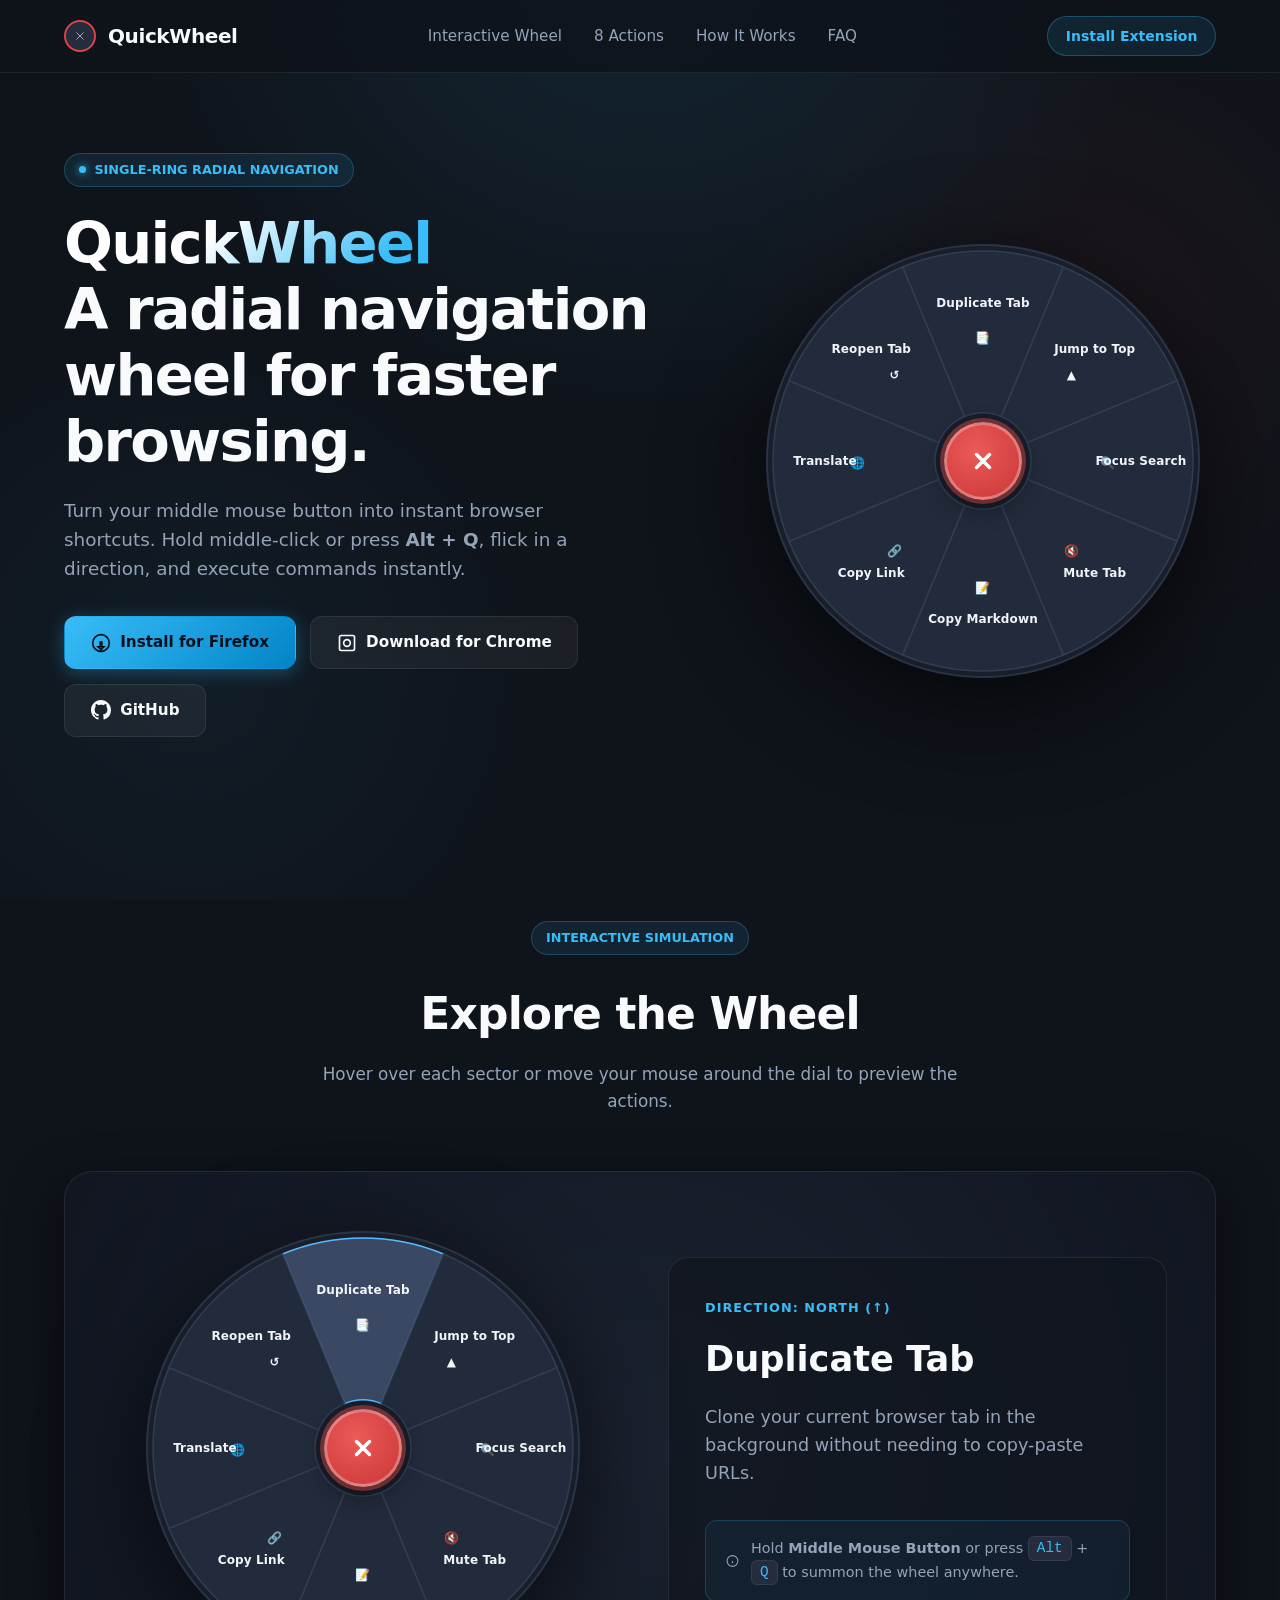
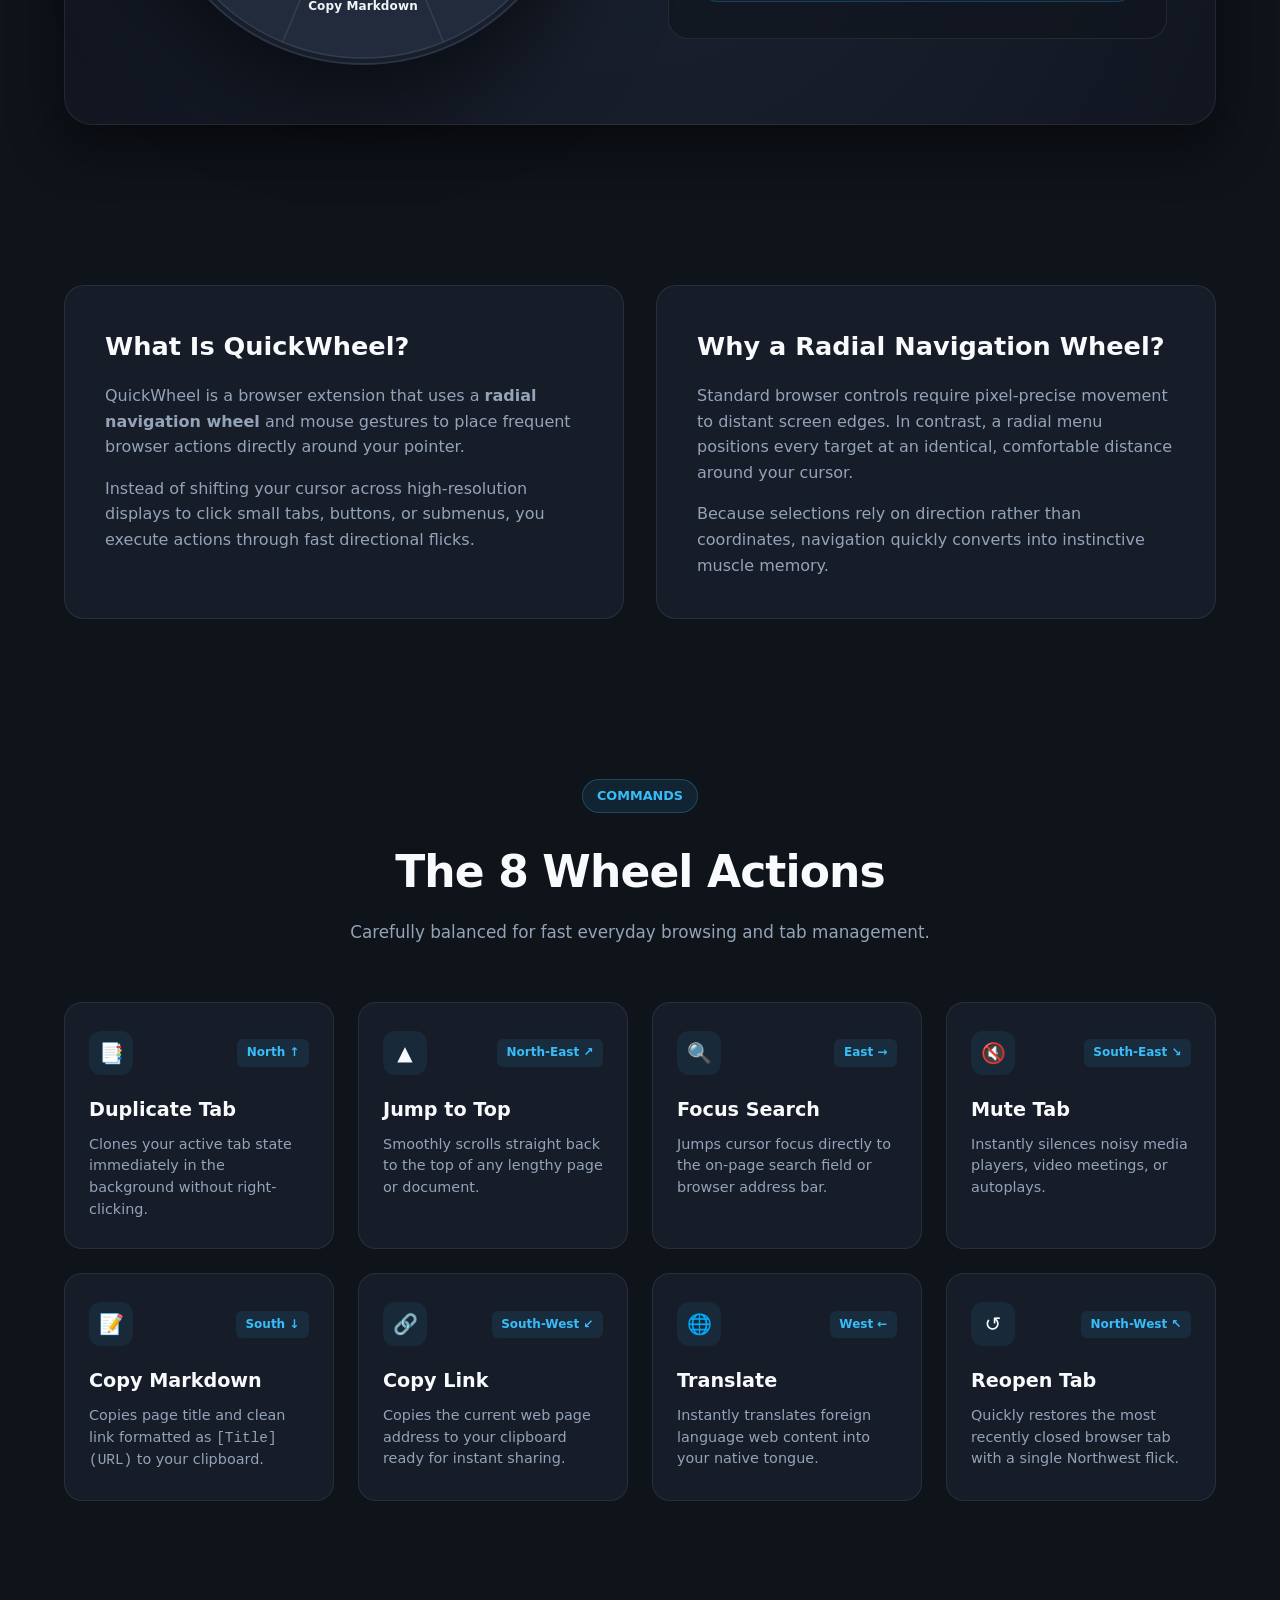
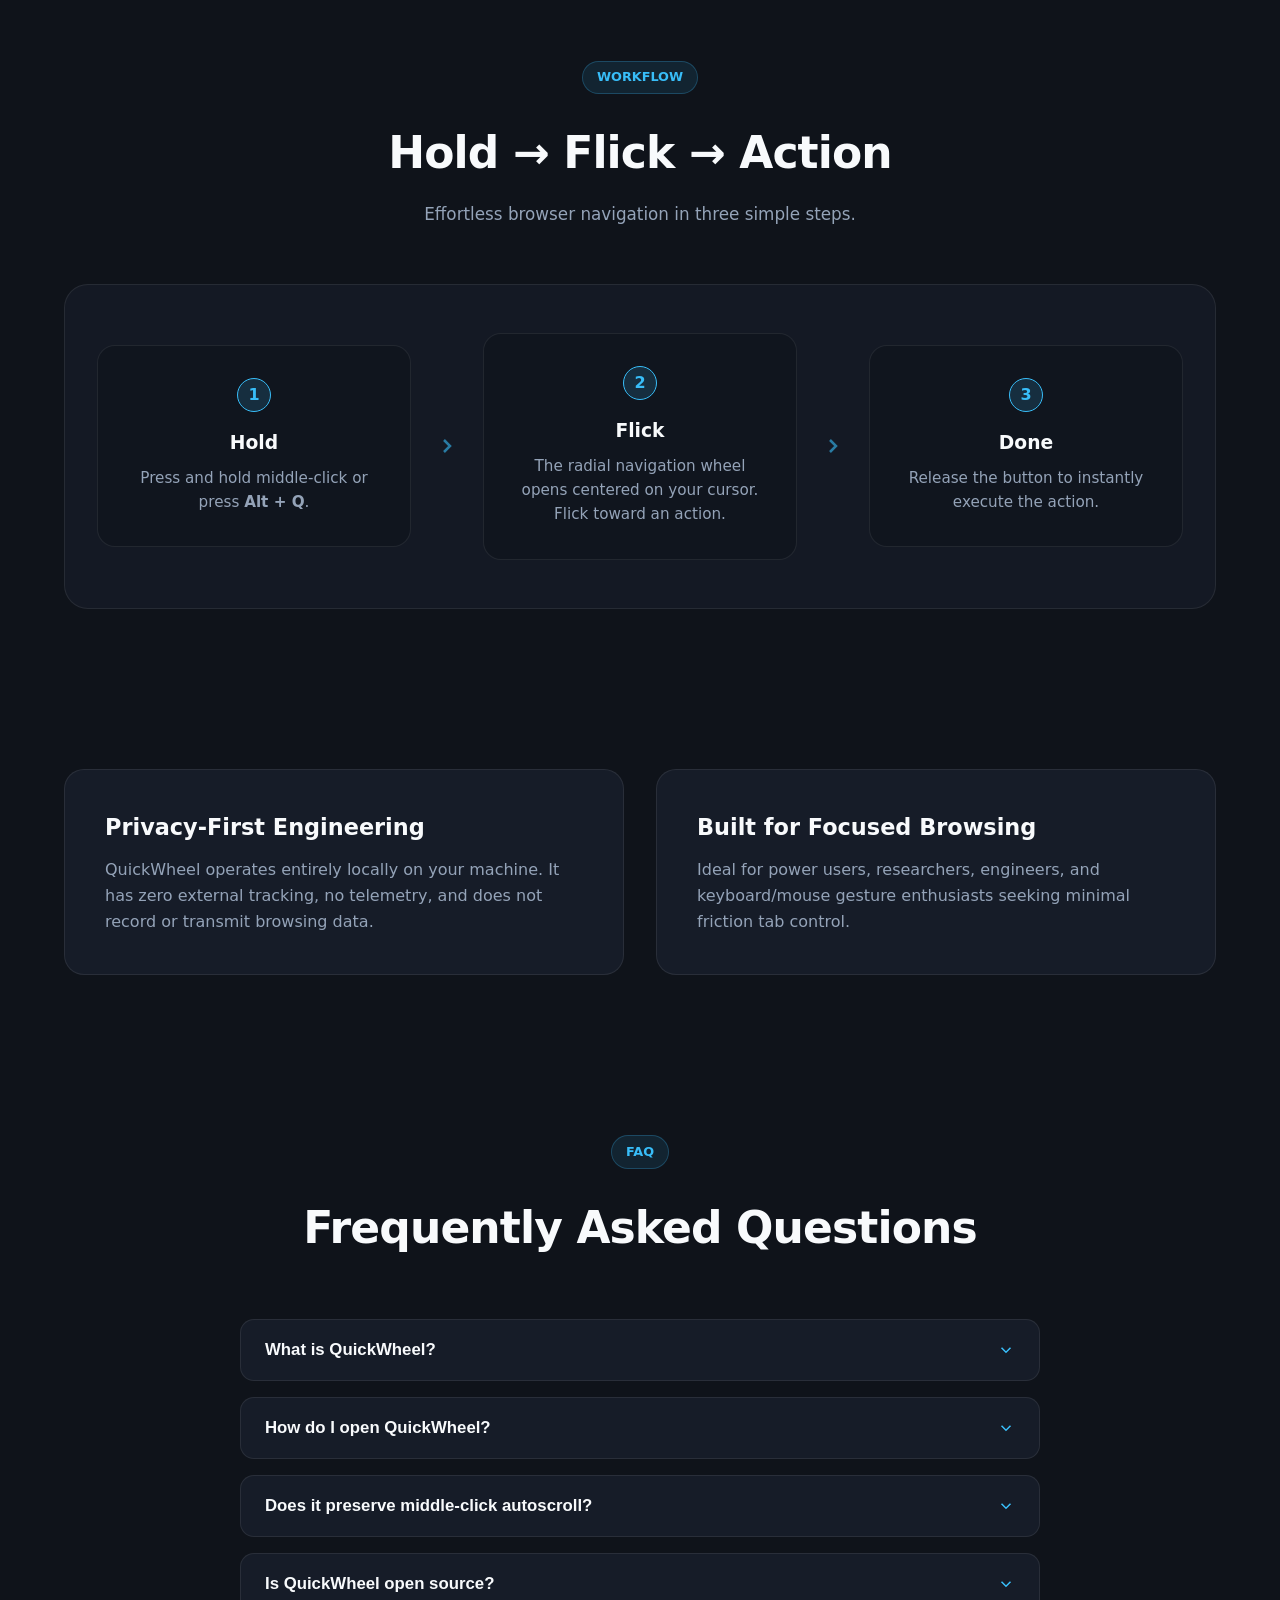
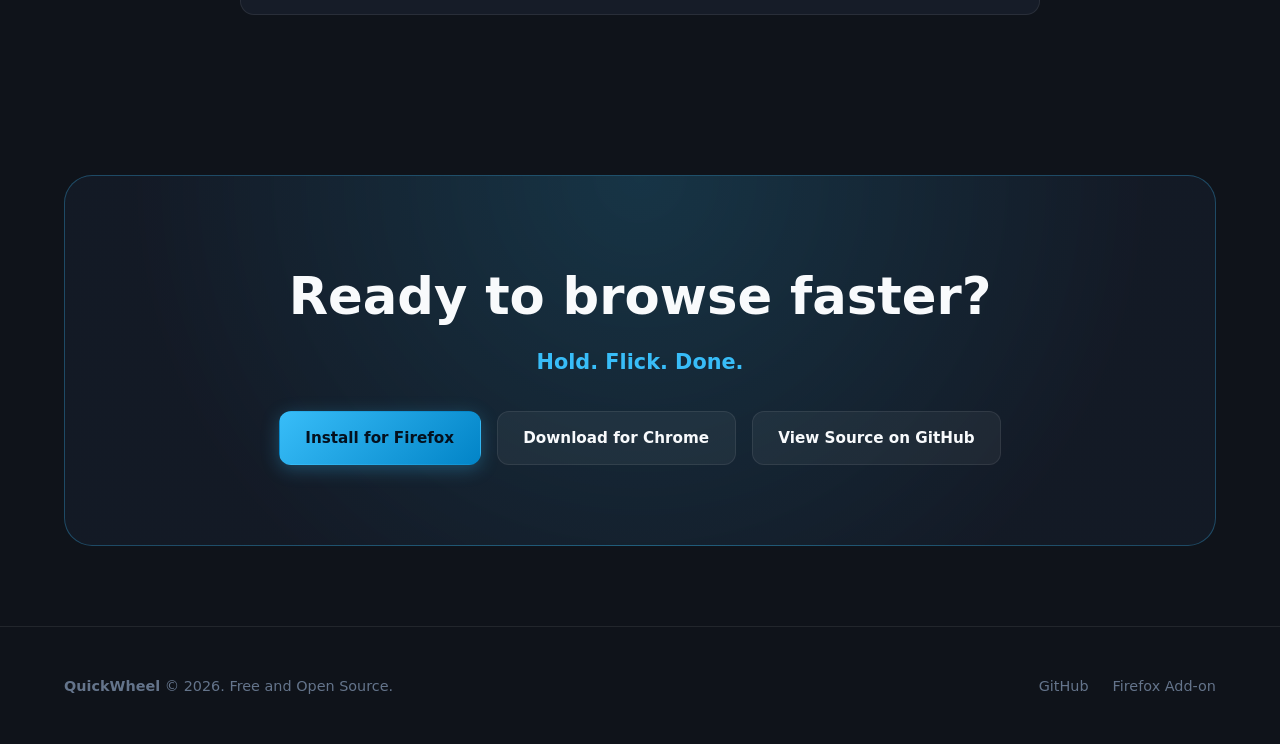
==== index.html @ 704f4c3c "Update print statement from 'Hello' to 'Goodbye'" ====
<!DOCTYPE html>
<html lang="en">
<head>
  <meta charset="UTF-8" />
  <meta name="viewport" content="width=device-width, initial-scale=1.0" />
  <title>QuickWheel — Radial Navigation Wheel Browser Extension</title>
  <meta name="description" content="QuickWheel is a lightweight browser extension that turns your middle mouse button into an 8-direction radial navigation wheel for instant mouse gesture shortcuts." />
  <link rel="canonical" href="https://fluryjanis.github.io/QuickWheel/" />

  <!-- Open Graph -->
  <meta property="og:type" content="website" />
  <meta property="og:url" content="https://fluryjanis.github.io/QuickWheel/" />
  <meta property="og:title" content="QuickWheel — Radial Navigation Wheel Browser Extension" />
  <meta property="og:description" content="Turn your middle mouse button into instant browser shortcuts. Hold, flick toward an action, and browse faster." />

  <!-- Favicon SVG -->
  <link rel="icon" href="data:image/svg+xml,<svg xmlns='http://www.w3.org/2000/svg' viewBox='0 0 100 100'><circle cx='50' cy='50' r='46' fill='%231e2533' stroke='%2338bdf8' stroke-width='4'/><circle cx='50' cy='50' r='16' fill='%23dc4545'/><path d='M44 44 L56 56 M56 44 L44 56' stroke='white' stroke-width='3' stroke-linecap='round'/></svg>" />

  <style>
    *, *::before, *::after {
      box-sizing: border-box;
      margin: 0;
      padding: 0;
    }

    :root {
      --bg-dark: #0f131a;
      --bg-card: rgba(26, 33, 47, 0.7);
      --bg-card-hover: rgba(36, 46, 65, 0.85);
      --border-subtle: rgba(255, 255, 255, 0.08);
      --border-focus: rgba(56, 189, 248, 0.45);
      --wheel-outer: #1c222e;
      --wheel-inner: #242c3d;
      --wheel-hover: #323d54;
      --wheel-red: #dc4545;
      --wheel-red-ring: rgba(239, 83, 80, 0.4);
      --primary: #38bdf8;
      --text-main: #f8fafc;
      --text-muted: #94a3b8;
      --text-subtle: #64748b;
      --font: system-ui, -apple-system, BlinkMacSystemFont, "Segoe UI", Roboto, sans-serif;
    }

    html {
      scroll-behavior: smooth;
      font-family: var(--font);
      background-color: var(--bg-dark);
      color: var(--text-main);
      line-height: 1.6;
      -webkit-font-smoothing: antialiased;
    }

    body {
      overflow-x: hidden;
      background-image: 
        radial-gradient(circle at 50% -10%, rgba(56, 189, 248, 0.12), transparent 45%),
        radial-gradient(circle at 85% 35%, rgba(220, 69, 69, 0.06), transparent 30%),
        radial-gradient(circle at 15% 75%, rgba(56, 189, 248, 0.06), transparent 30%);
      background-attachment: fixed;
    }

    a { color: inherit; text-decoration: none; }

    .container {
      max-width: 1200px;
      margin: 0 auto;
      padding: 0 1.5rem;
    }

    /* HEADER */
    .nav {
      position: sticky;
      top: 0;
      z-index: 100;
      backdrop-filter: blur(16px);
      background: rgba(15, 19, 26, 0.85);
      border-bottom: 1px solid var(--border-subtle);
    }
    .nav-content {
      display: flex;
      align-items: center;
      justify-content: space-between;
      height: 72px;
    }
    .brand {
      display: flex;
      align-items: center;
      gap: 0.75rem;
      font-size: 1.25rem;
      font-weight: 800;
      letter-spacing: -0.02em;
    }
    .brand-icon {
      width: 32px;
      height: 32px;
      border-radius: 50%;
      background: var(--wheel-inner);
      border: 2px solid var(--wheel-red);
      display: grid;
      place-items: center;
    }
    .brand-icon svg { width: 14px; height: 14px; stroke: #fff; }
    .nav-links { display: flex; gap: 2rem; }
    .nav-link { font-size: 0.95rem; font-weight: 500; color: var(--text-muted); transition: color 0.2s; }
    .nav-link:hover { color: #fff; }
    .nav-btn {
      padding: 0.5rem 1.1rem;
      border-radius: 9999px;
      background: rgba(56, 189, 248, 0.1);
      border: 1px solid rgba(56, 189, 248, 0.3);
      color: var(--primary);
      font-size: 0.875rem;
      font-weight: 600;
      transition: all 0.2s;
    }
    .nav-btn:hover { background: var(--primary); color: #000; }

    /* HERO */
    .hero { padding: 5rem 0 4.5rem; }
    .hero-grid {
      display: grid;
      grid-template-columns: 1.15fr 0.85fr;
      gap: 3.5rem;
      align-items: center;
    }
    .badge {
      display: inline-flex;
      align-items: center;
      gap: 0.5rem;
      padding: 0.35rem 0.9rem;
      background: rgba(56, 189, 248, 0.1);
      border: 1px solid rgba(56, 189, 248, 0.25);
      border-radius: 9999px;
      font-size: 0.8rem;
      font-weight: 600;
      text-transform: uppercase;
      color: var(--primary);
      margin-bottom: 1.5rem;
    }
    .badge-dot {
      width: 7px;
      height: 7px;
      border-radius: 50%;
      background: var(--primary);
      box-shadow: 0 0 8px var(--primary);
    }
    .hero-title {
      font-size: clamp(2.4rem, 4.5vw, 3.8rem);
      line-height: 1.15;
      font-weight: 800;
      letter-spacing: -0.03em;
      margin-bottom: 1.25rem;
    }
    .gradient-text {
      background: linear-gradient(135deg, #ffffff 40%, #38bdf8 85%);
      -webkit-background-clip: text;
      -webkit-text-fill-color: transparent;
    }
    .hero-subtitle {
      font-size: 1.15rem;
      color: var(--text-muted);
      margin-bottom: 2rem;
      max-width: 560px;
    }
    .hero-cta-group {
      display: flex;
      flex-wrap: wrap;
      gap: 0.9rem;
      margin-bottom: 2rem;
    }
    .btn {
      display: inline-flex;
      align-items: center;
      justify-content: center;
      gap: 0.6rem;
      padding: 0.85rem 1.6rem;
      border-radius: 12px;
      font-size: 0.95rem;
      font-weight: 600;
      cursor: pointer;
      transition: all 0.2s ease;
      border: 1px solid transparent;
    }
    .btn-primary {
      background: linear-gradient(135deg, #38bdf8, #0284c7);
      color: #04101e;
      box-shadow: 0 4px 18px rgba(56, 189, 248, 0.3);
    }
    .btn-primary:hover {
      transform: translateY(-2px);
      box-shadow: 0 6px 24px rgba(56, 189, 248, 0.5);
    }
    .btn-secondary {
      background: rgba(255, 255, 255, 0.05);
      border-color: var(--border-subtle);
      color: var(--text-main);
    }
    .btn-secondary:hover {
      background: rgba(255, 255, 255, 0.1);
      transform: translateY(-2px);
    }

    /* THE REALISTIC RADIAL WHEEL COMPONENT */
    .wheel-wrapper {
      position: relative;
      width: 440px;
      height: 440px;
      margin: 0 auto;
      user-select: none;
      filter: drop-shadow(0 25px 50px rgba(0, 0, 0, 0.65));
    }
    .wheel-svg-canvas {
      width: 100%;
      height: 100%;
      overflow: visible;
    }
    .wheel-sector-wedge {
      fill: #222b3b;
      stroke: #333d52;
      stroke-width: 1.5;
      cursor: pointer;
      transition: fill 0.18s ease, stroke 0.18s ease, transform 0.18s ease;
      transform-origin: 220px 220px;
    }
    .wheel-sector-wedge:hover,
    .wheel-sector-wedge.active-wedge {
      fill: #333f56;
      stroke: #4ba2ea;
      filter: brightness(1.15);
    }
    .wheel-icon-item {
      pointer-events: none;
      transition: transform 0.18s ease;
      transform-origin: center;
    }
    .wheel-icon-item text {
      fill: #f1f5f9;
      font-size: 12px;
      font-weight: 600;
      letter-spacing: 0.01em;
      text-anchor: middle;
      font-family: var(--font);
    }
    .wheel-center-btn {
      position: absolute;
      top: 50%;
      left: 50%;
      width: 78px;
      height: 78px;
      transform: translate(-50%, -50%);
      border-radius: 50%;
      background: radial-gradient(circle at 40% 35%, #eb5b58 0%, #c93636 100%);
      border: 3px solid rgba(255, 255, 255, 0.3);
      box-shadow: 0 0 0 4px var(--wheel-red-ring), 0 8px 24px rgba(0, 0, 0, 0.4);
      display: grid;
      place-items: center;
      cursor: pointer;
      z-index: 10;
      transition: transform 0.2s ease, box-shadow 0.2s ease;
    }
    .wheel-center-btn:hover {
      transform: translate(-50%, -50%) scale(1.06);
      box-shadow: 0 0 0 6px var(--wheel-red-ring), 0 10px 28px rgba(220, 69, 69, 0.5);
    }
    .wheel-center-btn svg {
      width: 26px;
      height: 26px;
      stroke: #ffffff;
      stroke-width: 3.2;
      stroke-linecap: round;
    }

    /* SECTION BASICS */
    section { padding: 5rem 0; }
    .section-header {
      text-align: center;
      max-width: 680px;
      margin: 0 auto 3.5rem;
    }
    .section-header h2 {
      font-size: clamp(2rem, 3.5vw, 2.75rem);
      font-weight: 800;
      letter-spacing: -0.02em;
      margin-bottom: 0.75rem;
    }
    .section-header p {
      color: var(--text-muted);
      font-size: 1.05rem;
    }

    /* DEMO SECTION */
    .demo-container {
      background: radial-gradient(circle at center, #1b2230 0%, #111621 100%);
      border: 1px solid rgba(255, 255, 255, 0.08);
      border-radius: 28px;
      padding: 3.5rem 3rem;
      display: grid;
      grid-template-columns: 1fr 1fr;
      gap: 3.5rem;
      align-items: center;
      box-shadow: 0 20px 50px rgba(0,0,0,0.5);
    }
    .demo-info-panel {
      background: rgba(15, 20, 29, 0.6);
      border: 1px solid var(--border-subtle);
      border-radius: 20px;
      padding: 2.25rem;
    }
    .demo-badge {
      font-size: 0.8rem;
      font-weight: 700;
      color: var(--primary);
      text-transform: uppercase;
      letter-spacing: 0.08em;
      margin-bottom: 0.75rem;
      display: inline-block;
    }
    .demo-title {
      font-size: 2.2rem;
      font-weight: 800;
      margin-bottom: 1rem;
      display: flex;
      align-items: center;
      gap: 0.75rem;
    }
    .demo-desc {
      font-size: 1.1rem;
      color: var(--text-muted);
      margin-bottom: 2rem;
      line-height: 1.6;
      min-height: 56px;
    }
    .demo-hint-box {
      background: rgba(56, 189, 248, 0.06);
      border: 1px solid rgba(56, 189, 248, 0.2);
      border-radius: 12px;
      padding: 1rem 1.25rem;
      font-size: 0.9rem;
      color: var(--text-muted);
      display: flex;
      align-items: center;
      gap: 0.75rem;
    }
    .demo-hint-box kbd {
      background: #242c3d;
      border: 1px solid var(--border-subtle);
      border-radius: 6px;
      padding: 0.2rem 0.5rem;
      color: var(--primary);
      font-family: monospace;
    }

    /* ACTION CARDS */
    .actions-grid {
      display: grid;
      grid-template-columns: repeat(4, 1fr);
      gap: 1.5rem;
    }
    .action-card {
      background: var(--bg-card);
      border: 1px solid var(--border-subtle);
      border-radius: 18px;
      padding: 1.75rem 1.5rem;
      transition: all 0.2s ease;
      cursor: default;
    }
    .action-card:hover {
      background: var(--bg-card-hover);
      border-color: var(--border-focus);
      transform: translateY(-3px);
    }
    .action-card-header {
      display: flex;
      justify-content: space-between;
      align-items: center;
      margin-bottom: 1.25rem;
    }
    .action-icon-pill {
      width: 44px;
      height: 44px;
      border-radius: 12px;
      background: rgba(56, 189, 248, 0.08);
      display: grid;
      place-items: center;
      font-size: 1.25rem;
    }
    .action-dir-badge {
      font-size: 0.75rem;
      font-weight: 700;
      color: var(--primary);
      background: rgba(56, 189, 248, 0.1);
      padding: 0.25rem 0.6rem;
      border-radius: 6px;
    }
    .action-card h3 {
      font-size: 1.2rem;
      font-weight: 700;
      margin-bottom: 0.5rem;
    }
    .action-card p {
      font-size: 0.9rem;
      color: var(--text-muted);
      line-height: 1.5;
    }

    /* TIMELINE */
    .timeline-steps {
      display: grid;
      grid-template-columns: 1fr 40px 1fr 40px 1fr;
      align-items: center;
      gap: 1rem;
      background: rgba(26, 33, 47, 0.5);
      border: 1px solid var(--border-subtle);
      border-radius: 24px;
      padding: 3rem 2rem;
    }
    .step-card {
      background: rgba(15, 20, 29, 0.8);
      border: 1px solid var(--border-subtle);
      border-radius: 18px;
      padding: 2rem;
      text-align: center;
    }
    .step-number {
      display: inline-block;
      width: 34px;
      height: 34px;
      line-height: 32px;
      border-radius: 50%;
      background: rgba(56, 189, 248, 0.15);
      border: 1px solid var(--primary);
      color: var(--primary);
      font-weight: 800;
      margin-bottom: 1rem;
    }
    .timeline-arrow {
      display: grid;
      place-items: center;
      color: var(--primary);
      opacity: 0.6;
    }

    /* FAQ */
    .faq-list {
      max-width: 800px;
      margin: 0 auto;
      display: flex;
      flex-direction: column;
      gap: 1rem;
    }
    .faq-item {
      background: var(--bg-card);
      border: 1px solid var(--border-subtle);
      border-radius: 14px;
      overflow: hidden;
    }
    .faq-question {
      width: 100%;
      text-align: left;
      background: none;
      border: none;
      padding: 1.25rem 1.5rem;
      font-size: 1.05rem;
      font-weight: 600;
      color: var(--text-main);
      display: flex;
      justify-content: space-between;
      align-items: center;
      cursor: pointer;
    }
    .faq-toggle-icon {
      width: 18px;
      height: 18px;
      stroke: var(--primary);
      transition: transform 0.25s ease;
    }
    .faq-answer {
      padding: 0 1.5rem 1.25rem;
      font-size: 0.95rem;
      color: var(--text-muted);
      line-height: 1.6;
      display: none;
    }
    .faq-item.open .faq-answer { display: block; }
    .faq-item.open .faq-toggle-icon { transform: rotate(180deg); }

    /* CTA BANNER */
    .cta-banner {
      background: radial-gradient(circle at 50% 0%, rgba(56, 189, 248, 0.2) 0%, rgba(20, 26, 38, 0.95) 75%);
      border: 1px solid rgba(56, 189, 248, 0.3);
      border-radius: 28px;
      padding: 5rem 2rem;
      text-align: center;
    }

    /* FOOTER */
    footer {
      border-top: 1px solid var(--border-subtle);
      padding: 3rem 0;
      color: var(--text-subtle);
      font-size: 0.9rem;
    }
    .footer-content {
      display: flex;
      justify-content: space-between;
      align-items: center;
      flex-wrap: wrap;
      gap: 1rem;
    }

    /* RESPONSIVE */
    @media (max-width: 960px) {
      .hero-grid, .demo-container { grid-template-columns: 1fr; }
      .actions-grid { grid-template-columns: repeat(2, 1fr); }
      .timeline-steps { grid-template-columns: 1fr; }
      .timeline-arrow { transform: rotate(90deg); margin: 0 auto; }
      .wheel-wrapper { width: 340px; height: 340px; }
    }
    @media (max-width: 640px) {
      .actions-grid { grid-template-columns: 1fr; }
      .nav-links { display: none; }
      .wheel-wrapper { width: 300px; height: 300px; }
      .wheel-center-btn { width: 62px; height: 62px; }
    }
  </style>
</head>
<body>

  <!-- HEADER -->
  <header class="nav">
    <div class="container nav-content">
      <a href="#" class="brand" aria-label="QuickWheel Home">
        <div class="brand-icon">
          <svg viewBox="0 0 24 24" fill="none"><line x1="6" y1="6" x2="18" y2="18"/><line x1="18" y1="6" x2="6" y2="18"/></svg>
        </div>
        <span>QuickWheel</span>
      </a>
      <nav class="nav-links">
        <a href="#demo" class="nav-link">Interactive Wheel</a>
        <a href="#actions" class="nav-link">8 Actions</a>
        <a href="#how-it-works" class="nav-link">How It Works</a>
        <a href="#faq" class="nav-link">FAQ</a>
      </nav>
      <a href="https://addons.mozilla.org/en-US/firefox/addon/quickwheel/" target="_blank" rel="noopener noreferrer" class="nav-btn">Install Extension</a>
    </div>
  </header>

  <main>
    <!-- HERO -->
    <section class="hero">
      <div class="container hero-grid">
        <div>
          <div class="badge">
            <span class="badge-dot"></span> Single-Ring Radial Navigation
          </div>
          <h1 class="hero-title">
            <span class="gradient-text">QuickWheel</span><br />
            A radial navigation wheel for faster browsing.
          </h1>
          <p class="hero-subtitle">
            Turn your middle mouse button into instant browser shortcuts. Hold middle-click or press <strong>Alt + Q</strong>, flick in a direction, and execute commands instantly.
          </p>
          <div class="hero-cta-group">
            <a href="https://addons.mozilla.org/en-US/firefox/addon/quickwheel/" target="_blank" rel="noopener noreferrer" class="btn btn-primary">
              <svg width="20" height="20" viewBox="0 0 24 24" fill="none" stroke="currentColor" stroke-width="2"><path d="M12 2a10 10 0 1 0 10 10A10 10 0 0 0 12 2zm1 14.5V11h-2v5.5H8.5L12 20l3.5-3.5z"/></svg>
              Install for Firefox
            </a>
            <a href="https://github.com/fluryjanis/QuickWheel/releases/tag/v1.1.0" target="_blank" rel="noopener noreferrer" class="btn btn-secondary">
              <svg width="20" height="20" viewBox="0 0 24 24" fill="none" stroke="currentColor" stroke-width="2"><rect x="3" y="3" width="18" height="18" rx="2"/><circle cx="12" cy="12" r="4"/></svg>
              Download for Chrome
            </a>
            <a href="https://github.com/fluryjanis/QuickWheel" target="_blank" rel="noopener noreferrer" class="btn btn-secondary">
              <svg width="20" height="20" viewBox="0 0 24 24" fill="currentColor"><path d="M12 0C5.37 0 0 5.37 0 12c0 5.31 3.435 9.795 8.205 11.385.6.105.825-.255.825-.57 0-.285-.015-1.23-.015-2.235-3.015.555-3.795-.735-4.035-1.41-.135-.345-.72-1.41-1.23-1.695-.42-.225-1.02-.78-.015-.795.945-.015 1.62.87 1.845 1.23 1.08 1.815 2.805 1.305 3.495.99.105-.78.42-1.305.765-1.605-2.67-.3-5.46-1.335-5.46-5.925 0-1.305.465-2.385 1.23-3.225-.12-.3-.54-1.53.12-3.18 0 0 1.005-.315 3.3 1.23.96-.27 1.98-.405 3-.405s2.04.135 3 .405c2.295-1.56 3.3-1.23 3.3-1.23.66 1.65.24 2.88.12 3.18.765.84 1.23 1.905 1.23 3.225 0 4.605-2.805 5.625-5.475 5.925.435.375.81 1.095.81 2.22 0 1.605-.015 2.895-.015 3.3 0 .315.225.69.825.57A12.02 12.02 0 0024 12c0-6.63-5.37-12-12-12z"/></svg>
              GitHub
            </a>
          </div>
        </div>

        <!-- HERO RADIAL WHEEL DISPLAY -->
        <div>
          <div class="wheel-wrapper" id="heroWheel">
            <svg class="wheel-svg-canvas" viewBox="0 0 440 440" id="heroWheelSvg">
              <!-- Outer Dark Shell -->
              <circle cx="220" cy="220" r="216" fill="#181e2a" stroke="#2a3447" stroke-width="2" />
              <!-- Slices Container -->
              <g id="heroWheelSlices"></g>
            </svg>
            <!-- Center Red X Button -->
            <div class="wheel-center-btn" title="Close Wheel">
              <svg viewBox="0 0 24 24"><line x1="6" y1="6" x2="18" y2="18"/><line x1="18" y1="6" x2="6" y2="18"/></svg>
            </div>
          </div>
        </div>
      </div>
    </section>

    <!-- INTERACTIVE DEMONSTRATION -->
    <section id="demo">
      <div class="container">
        <div class="section-header">
          <div class="badge">Interactive Simulation</div>
          <h2>Explore the Wheel</h2>
          <p>Hover over each sector or move your mouse around the dial to preview the actions.</p>
        </div>

        <div class="demo-container">
          <div class="wheel-wrapper" id="interactiveWheel">
            <svg class="wheel-svg-canvas" viewBox="0 0 440 440" id="interactiveWheelSvg">
              <circle cx="220" cy="220" r="216" fill="#181e2a" stroke="#2a3447" stroke-width="2" />
              <g id="interactiveWheelSlices"></g>
            </svg>
            <div class="wheel-center-btn" id="interactiveCenterBtn">
              <svg viewBox="0 0 24 24"><line x1="6" y1="6" x2="18" y2="18"/><line x1="18" y1="6" x2="6" y2="18"/></svg>
            </div>
          </div>

          <div class="demo-info-panel">
            <span class="demo-badge" id="demoDir">DIRECTION: NORTH (↑)</span>
            <div class="demo-title" id="demoTitle">Duplicate Tab</div>
            <p class="demo-desc" id="demoDesc">
              Clone your current browser tab in the background without needing to copy-paste URLs.
            </p>
            <div class="demo-hint-box">
              <svg width="22" height="22" viewBox="0 0 24 24" fill="none" stroke="currentColor" stroke-width="2"><circle cx="12" cy="12" r="10"/><line x1="12" y1="16" x2="12" y2="12"/><line x1="12" y1="8" x2="12.01" y2="8"/></svg>
              <span>Hold <strong>Middle Mouse Button</strong> or press <kbd>Alt</kbd> + <kbd>Q</kbd> to summon the wheel anywhere.</span>
            </div>
          </div>
        </div>
      </div>
    </section>

    <!-- WHAT IS QUICKWHEEL & PHILOSOPHY -->
    <section>
      <div class="container" style="display: grid; grid-template-columns: repeat(auto-fit, minmax(320px, 1fr)); gap: 2rem;">
        <div style="background: var(--bg-card); border: 1px solid var(--border-subtle); border-radius: 20px; padding: 2.5rem;">
          <h2 style="font-size: 1.6rem; margin-bottom: 1rem;">What Is QuickWheel?</h2>
          <p style="color: var(--text-muted); margin-bottom: 1rem;">
            QuickWheel is a browser extension that uses a <strong>radial navigation wheel</strong> and mouse gestures to place frequent browser actions directly around your pointer.
          </p>
          <p style="color: var(--text-muted);">
            Instead of shifting your cursor across high-resolution displays to click small tabs, buttons, or submenus, you execute actions through fast directional flicks.
          </p>
        </div>

        <div style="background: var(--bg-card); border: 1px solid var(--border-subtle); border-radius: 20px; padding: 2.5rem;">
          <h2 style="font-size: 1.6rem; margin-bottom: 1rem;">Why a Radial Navigation Wheel?</h2>
          <p style="color: var(--text-muted); margin-bottom: 1rem;">
            Standard browser controls require pixel-precise movement to distant screen edges. In contrast, a radial menu positions every target at an identical, comfortable distance around your cursor.
          </p>
          <p style="color: var(--text-muted);">
            Because selections rely on direction rather than coordinates, navigation quickly converts into instinctive muscle memory.
          </p>
        </div>
      </div>
    </section>

    <!-- 8 ACTIONS GRID -->
    <section id="actions">
      <div class="container">
        <div class="section-header">
          <div class="badge">Commands</div>
          <h2>The 8 Wheel Actions</h2>
          <p>Carefully balanced for fast everyday browsing and tab management.</p>
        </div>

        <div class="actions-grid">
          <!-- 1. Duplicate Tab -->
          <div class="action-card">
            <div class="action-card-header">
              <div class="action-icon-pill">📑</div>
              <span class="action-dir-badge">North ↑</span>
            </div>
            <h3>Duplicate Tab</h3>
            <p>Clones your active tab state immediately in the background without right-clicking.</p>
          </div>

          <!-- 2. Jump to Top -->
          <div class="action-card">
            <div class="action-card-header">
              <div class="action-icon-pill">▲</div>
              <span class="action-dir-badge">North-East ↗</span>
            </div>
            <h3>Jump to Top</h3>
            <p>Smoothly scrolls straight back to the top of any lengthy page or document.</p>
          </div>

          <!-- 3. Focus Search -->
          <div class="action-card">
            <div class="action-card-header">
              <div class="action-icon-pill">🔍</div>
              <span class="action-dir-badge">East →</span>
            </div>
            <h3>Focus Search</h3>
            <p>Jumps cursor focus directly to the on-page search field or browser address bar.</p>
          </div>

          <!-- 4. Mute Tab -->
          <div class="action-card">
            <div class="action-card-header">
              <div class="action-icon-pill">🔇</div>
              <span class="action-dir-badge">South-East ↘</span>
            </div>
            <h3>Mute Tab</h3>
            <p>Instantly silences noisy media players, video meetings, or autoplays.</p>
          </div>

          <!-- 5. Copy Markdown -->
          <div class="action-card">
            <div class="action-card-header">
              <div class="action-icon-pill">📝</div>
              <span class="action-dir-badge">South ↓</span>
            </div>
            <h3>Copy Markdown</h3>
            <p>Copies page title and clean link formatted as <code>[Title](URL)</code> to your clipboard.</p>
          </div>

          <!-- 6. Copy Link -->
          <div class="action-card">
            <div class="action-card-header">
              <div class="action-icon-pill">🔗</div>
              <span class="action-dir-badge">South-West ↙</span>
            </div>
            <h3>Copy Link</h3>
            <p>Copies the current web page address to your clipboard ready for instant sharing.</p>
          </div>

          <!-- 7. Translate -->
          <div class="action-card">
            <div class="action-card-header">
              <div class="action-icon-pill">🌐</div>
              <span class="action-dir-badge">West ←</span>
            </div>
            <h3>Translate</h3>
            <p>Instantly translates foreign language web content into your native tongue.</p>
          </div>

          <!-- 8. Reopen Tab -->
          <div class="action-card">
            <div class="action-card-header">
              <div class="action-icon-pill">↺</div>
              <span class="action-dir-badge">North-West ↖</span>
            </div>
            <h3>Reopen Tab</h3>
            <p>Quickly restores the most recently closed browser tab with a single Northwest flick.</p>
          </div>
        </div>
      </div>
    </section>

    <!-- HOLD FLICK DONE -->
    <section id="how-it-works">
      <div class="container">
        <div class="section-header">
          <div class="badge">Workflow</div>
          <h2>Hold → Flick → Action</h2>
          <p>Effortless browser navigation in three simple steps.</p>
        </div>

        <div class="timeline-steps">
          <div class="step-card">
            <span class="step-number">1</span>
            <h3>Hold</h3>
            <p style="color:var(--text-muted);font-size:0.95rem;margin-top:0.5rem;">
              Press and hold middle-click or press <strong>Alt + Q</strong>.
            </p>
          </div>
          <div class="timeline-arrow">
            <svg width="24" height="24" viewBox="0 0 24 24" fill="none" stroke="currentColor" stroke-width="2.5"><polyline points="9 18 15 12 9 6"/></svg>
          </div>
          <div class="step-card">
            <span class="step-number">2</span>
            <h3>Flick</h3>
            <p style="color:var(--text-muted);font-size:0.95rem;margin-top:0.5rem;">
              The radial navigation wheel opens centered on your cursor. Flick toward an action.
            </p>
          </div>
          <div class="timeline-arrow">
            <svg width="24" height="24" viewBox="0 0 24 24" fill="none" stroke="currentColor" stroke-width="2.5"><polyline points="9 18 15 12 9 6"/></svg>
          </div>
          <div class="step-card">
            <span class="step-number">3</span>
            <h3>Done</h3>
            <p style="color:var(--text-muted);font-size:0.95rem;margin-top:0.5rem;">
              Release the button to instantly execute the action.
            </p>
          </div>
        </div>
      </div>
    </section>

    <!-- PRIVACY & AUDIENCE -->
    <section>
      <div class="container" style="display: grid; grid-template-columns: 1fr 1fr; gap: 2rem;">
        <div style="background: var(--bg-card); border: 1px solid var(--border-subtle); border-radius: 20px; padding: 2.5rem;">
          <h3 style="font-size: 1.4rem; margin-bottom: 0.75rem;">Privacy-First Engineering</h3>
          <p style="color: var(--text-muted); line-height: 1.6;">
            QuickWheel operates entirely locally on your machine. It has zero external tracking, no telemetry, and does not record or transmit browsing data.
          </p>
        </div>
        <div style="background: var(--bg-card); border: 1px solid var(--border-subtle); border-radius: 20px; padding: 2.5rem;">
          <h3 style="font-size: 1.4rem; margin-bottom: 0.75rem;">Built for Focused Browsing</h3>
          <p style="color: var(--text-muted); line-height: 1.6;">
            Ideal for power users, researchers, engineers, and keyboard/mouse gesture enthusiasts seeking minimal friction tab control.
          </p>
        </div>
      </div>
    </section>

    <!-- FAQ -->
    <section id="faq">
      <div class="container">
        <div class="section-header">
          <div class="badge">FAQ</div>
          <h2>Frequently Asked Questions</h2>
        </div>

        <div class="faq-list">
          <div class="faq-item">
            <button class="faq-question" type="button">
              <span>What is QuickWheel?</span>
              <svg class="faq-toggle-icon" viewBox="0 0 24 24" fill="none" stroke="currentColor" stroke-width="2"><polyline points="6 9 12 15 18 9"/></svg>
            </button>
            <div class="faq-answer">
              QuickWheel is a browser extension that equips your mouse cursor with an 8-direction radial navigation menu for instant gesture shortcuts.
            </div>
          </div>

          <div class="faq-item">
            <button class="faq-question" type="button">
              <span>How do I open QuickWheel?</span>
              <svg class="faq-toggle-icon" viewBox="0 0 24 24" fill="none" stroke="currentColor" stroke-width="2"><polyline points="6 9 12 15 18 9"/></svg>
            </button>
            <div class="faq-answer">
              Hold down your middle mouse button (scroll wheel) or press <strong>Alt + Q</strong> anywhere on a webpage.
            </div>
          </div>

          <div class="faq-item">
            <button class="faq-question" type="button">
              <span>Does it preserve middle-click autoscroll?</span>
              <svg class="faq-toggle-icon" viewBox="0 0 24 24" fill="none" stroke="currentColor" stroke-width="2"><polyline points="6 9 12 15 18 9"/></svg>
            </button>
            <div class="faq-answer">
              Yes! QuickWheel includes threshold detection so native browser middle-click autoscroll remains intact when not flicking an action.
            </div>
          </div>

          <div class="faq-item">
            <button class="faq-question" type="button">
              <span>Is QuickWheel open source?</span>
              <svg class="faq-toggle-icon" viewBox="0 0 24 24" fill="none" stroke="currentColor" stroke-width="2"><polyline points="6 9 12 15 18 9"/></svg>
            </button>
            <div class="faq-answer">
              Yes, QuickWheel is fully open source on GitHub under an open permissive license.
            </div>
          </div>
        </div>
      </div>
    </section>

    <!-- FINAL CTA -->
    <section>
      <div class="container">
        <div class="cta-banner">
          <h2 style="font-size: clamp(2.2rem, 4vw, 3.2rem); font-weight: 800; margin-bottom: 0.5rem;">Ready to browse faster?</h2>
          <div style="font-size: 1.3rem; color: var(--primary); font-weight: 600; margin-bottom: 2rem;">Hold. Flick. Done.</div>
          <div style="display: flex; justify-content: center; gap: 1rem; flex-wrap: wrap;">
            <a href="https://addons.mozilla.org/en-US/firefox/addon/quickwheel/" target="_blank" rel="noopener noreferrer" class="btn btn-primary">Install for Firefox</a>
            <a href="https://github.com/fluryjanis/QuickWheel/releases/tag/v1.1.0" target="_blank" rel="noopener noreferrer" class="btn btn-secondary">Download for Chrome</a>
            <a href="https://github.com/fluryjanis/QuickWheel" target="_blank" rel="noopener noreferrer" class="btn btn-secondary">View Source on GitHub</a>
          </div>
        </div>
      </div>
    </section>
  </main>

  <footer>
    <div class="container footer-content">
      <div><strong>QuickWheel</strong> &copy; 2026. Free and Open Source.</div>
      <div style="display: flex; gap: 1.5rem;">
        <a href="https://github.com/fluryjanis/QuickWheel" target="_blank" rel="noopener noreferrer">GitHub</a>
        <a href="https://addons.mozilla.org/en-US/firefox/addon/quickwheel/" target="_blank" rel="noopener noreferrer">Firefox Add-on</a>
      </div>
    </div>
  </footer>

  <!-- SCRIPT: GENERATE PIE SECTORS & INTERACTION -->
  <script>
    (function () {
      // 8 Actions exactly mapped to the visual layout from the product image
      const actions = [
        { name: "Duplicate Tab", dir: "NORTH (↑)", icon: "📑", desc: "Clones the current active tab in the background without manually copying links.", startAngle: -22.5, endAngle: 22.5, midAngle: 0 },
        { name: "Jump to Top", dir: "NORTH-EAST (↗)", icon: "▲", desc: "Instant smooth scroll straight to the very top of the page.", startAngle: 22.5, endAngle: 67.5, midAngle: 45 },
        { name: "Focus Search", dir: "EAST (→)", icon: "🔍", desc: "Instantly brings keyboard focus straight to page search boxes or the search bar.", startAngle: 67.5, endAngle: 112.5, midAngle: 90 },
        { name: "Mute Tab", dir: "SOUTH-EAST (↘)", icon: "🔇", desc: "Immediately silence background tabs, auto-playing video streams, or music.", startAngle: 112.5, endAngle: 157.5, midAngle: 135 },
        { name: "Copy Markdown", dir: "SOUTH (↓)", icon: "📝", desc: "Copies current page title & URL formatted as a clean Markdown link [Title](URL).", startAngle: 157.5, endAngle: 202.5, midAngle: 180 },
        { name: "Copy Link", dir: "SOUTH-WEST (↙)", icon: "🔗", desc: "Copies current page clean address to clipboard ready for sharing.", startAngle: 202.5, endAngle: 247.5, midAngle: 225 },
        { name: "Translate", dir: "WEST (←)", icon: "🌐", desc: "Instantly triggers page translation into your preferred native language.", startAngle: 247.5, endAngle: 292.5, midAngle: 270 },
        { name: "Reopen Tab", dir: "NORTH-WEST (↖)", icon: "↺", desc: "Restores your most recently closed browser tab in a snap.", startAngle: 292.5, endAngle: 337.5, midAngle: 315 }
      ];

      function polarToCartesian(cx, cy, r, angleInDegrees) {
        const rad = (angleInDegrees - 90) * Math.PI / 180.0;
        return {
          x: cx + (r * Math.cos(rad)),
          y: cy + (r * Math.sin(rad))
        };
      }

      function describeDonutSegment(cx, cy, innerR, outerR, startAngle, endAngle) {
        const p1 = polarToCartesian(cx, cy, outerR, startAngle);
        const p2 = polarToCartesian(cx, cy, outerR, endAngle);
        const p3 = polarToCartesian(cx, cy, innerR, endAngle);
        const p4 = polarToCartesian(cx, cy, innerR, startAngle);

        return [
          "M", p1.x, p1.y,
          "A", outerR, outerR, 0, 0, 1, p2.x, p2.y,
          "L", p3.x, p3.y,
          "A", innerR, innerR, 0, 0, 0, p4.x, p4.y,
          "Z"
        ].join(" ");
      }

      function buildWheelSlices(containerId, isInteractive) {
        const group = document.getElementById(containerId);
        if (!group) return;
        const cx = 220, cy = 220, innerR = 48, outerR = 210, iconR = 125, textR = 158;

        actions.forEach((act, idx) => {
          const pathD = describeDonutSegment(cx, cy, innerR, outerR, act.startAngle, act.endAngle);

          // Wedge Path
          const path = document.createElementNS("http://www.w3.org/2000/svg", "path");
          path.setAttribute("d", pathD);
          path.setAttribute("class", "wheel-sector-wedge" + (idx === 0 && isInteractive ? " active-wedge" : ""));
          path.setAttribute("data-index", idx);
          group.appendChild(path);

          // Icon and Label
          const iconPos = polarToCartesian(cx, cy, iconR, act.midAngle);
          const textPos = polarToCartesian(cx, cy, textR, act.midAngle);

          const itemGroup = document.createElementNS("http://www.w3.org/2000/svg", "g");
          itemGroup.setAttribute("class", "wheel-icon-item");

          // Text Icon
          const iconText = document.createElementNS("http://www.w3.org/2000/svg", "text");
          iconText.setAttribute("x", iconPos.x);
          iconText.setAttribute("y", iconPos.y + 6);
          iconText.setAttribute("font-size", "22");
          iconText.textContent = act.icon;
          itemGroup.appendChild(iconText);

          // Action Name Label
          const labelText = document.createElementNS("http://www.w3.org/2000/svg", "text");
          labelText.setAttribute("x", textPos.x);
          labelText.setAttribute("y", textPos.y + 4);
          labelText.textContent = act.name;
          itemGroup.appendChild(labelText);

          group.appendChild(itemGroup);
        });
      }

      buildWheelSlices("heroWheelSlices", false);
      buildWheelSlices("interactiveWheelSlices", true);

      // Interactive Demo Behavior
      const demoTitle = document.getElementById("demoTitle");
      const demoDesc = document.getElementById("demoDesc");
      const demoDir = document.getElementById("demoDir");
      const interactiveWheel = document.getElementById("interactiveWheel");

      function updateActiveAction(idx) {
        const wedges = document.querySelectorAll("#interactiveWheelSlices .wheel-sector-wedge");
        wedges.forEach((w, i) => {
          w.classList.toggle("active-wedge", i === idx);
        });
        const act = actions[idx];
        demoTitle.innerHTML = `<span style="font-size:1.8rem;margin-right:0.5rem">${act.icon}</span> ${act.name}`;
        demoDesc.textContent = act.desc;
        demoDir.textContent = `DIRECTION: ${act.dir}`;
      }

      // Wedge hover listeners
      const demoWedges = document.querySelectorAll("#interactiveWheelSlices .wheel-sector-wedge");
      demoWedges.forEach((wedge) => {
        wedge.addEventListener("mouseenter", () => {
          const idx = parseInt(wedge.getAttribute("data-index"), 10);
          updateActiveAction(idx);
        });
      });

      // Mouse angle tracking over wheel container
      if (interactiveWheel) {
        interactiveWheel.addEventListener("mousemove", (e) => {
          const rect = interactiveWheel.getBoundingClientRect();
          const cx = rect.left + rect.width / 2;
          const cy = rect.top + rect.height / 2;
          const dx = e.clientX - cx;
          const dy = e.clientY - cy;
          const dist = Math.hypot(dx, dy);

          if (dist > 35) {
            let deg = Math.atan2(dx, -dy) * (180 / Math.PI);
            if (deg < 0) deg += 360;
            // 8 sectors offset by 22.5 deg
            const sliceIndex = Math.floor(((deg + 22.5) % 360) / 45);
            updateActiveAction(sliceIndex);
          }
        });
      }

      // FAQ accordion toggle
      document.querySelectorAll(".faq-question").forEach((btn) => {
        btn.addEventListener("click", () => {
          const item = btn.parentElement;
          item.classList.toggle("open");
        });
      });
    })();
  </script>
</body>
</html>
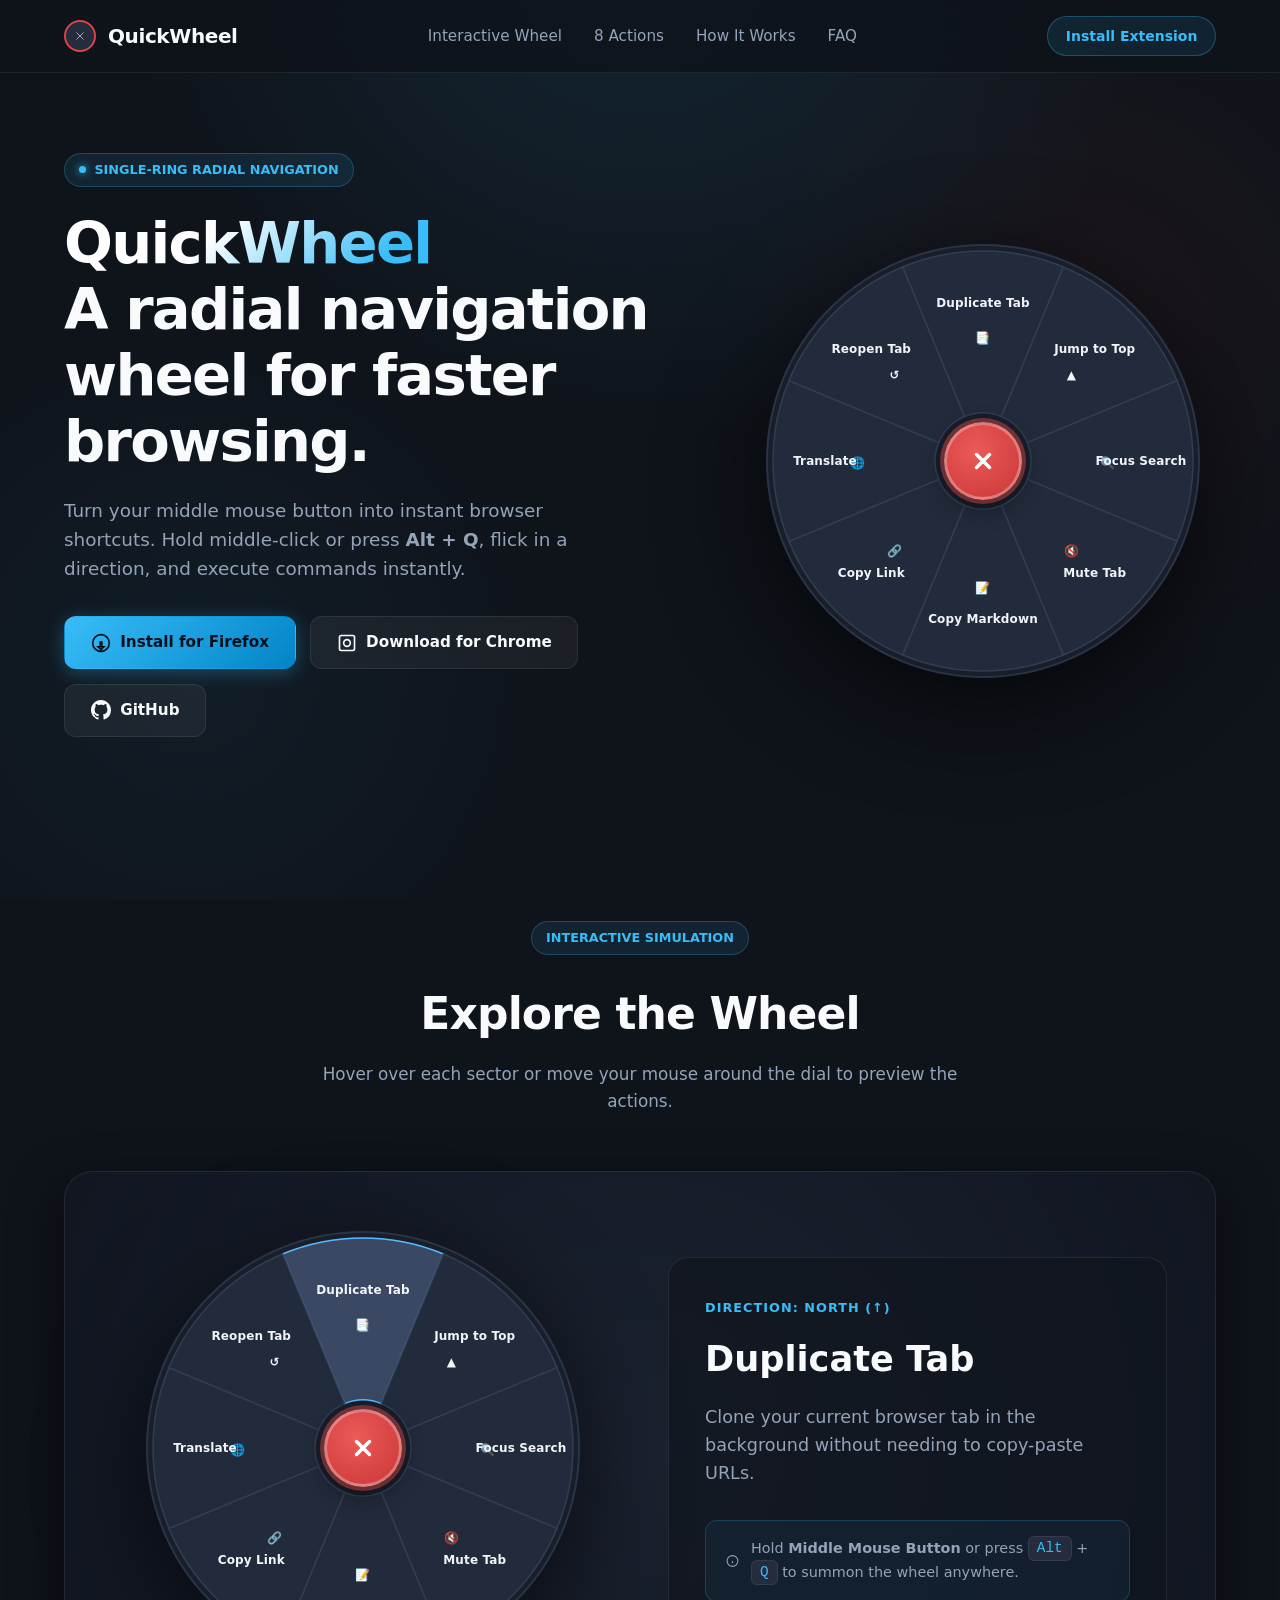
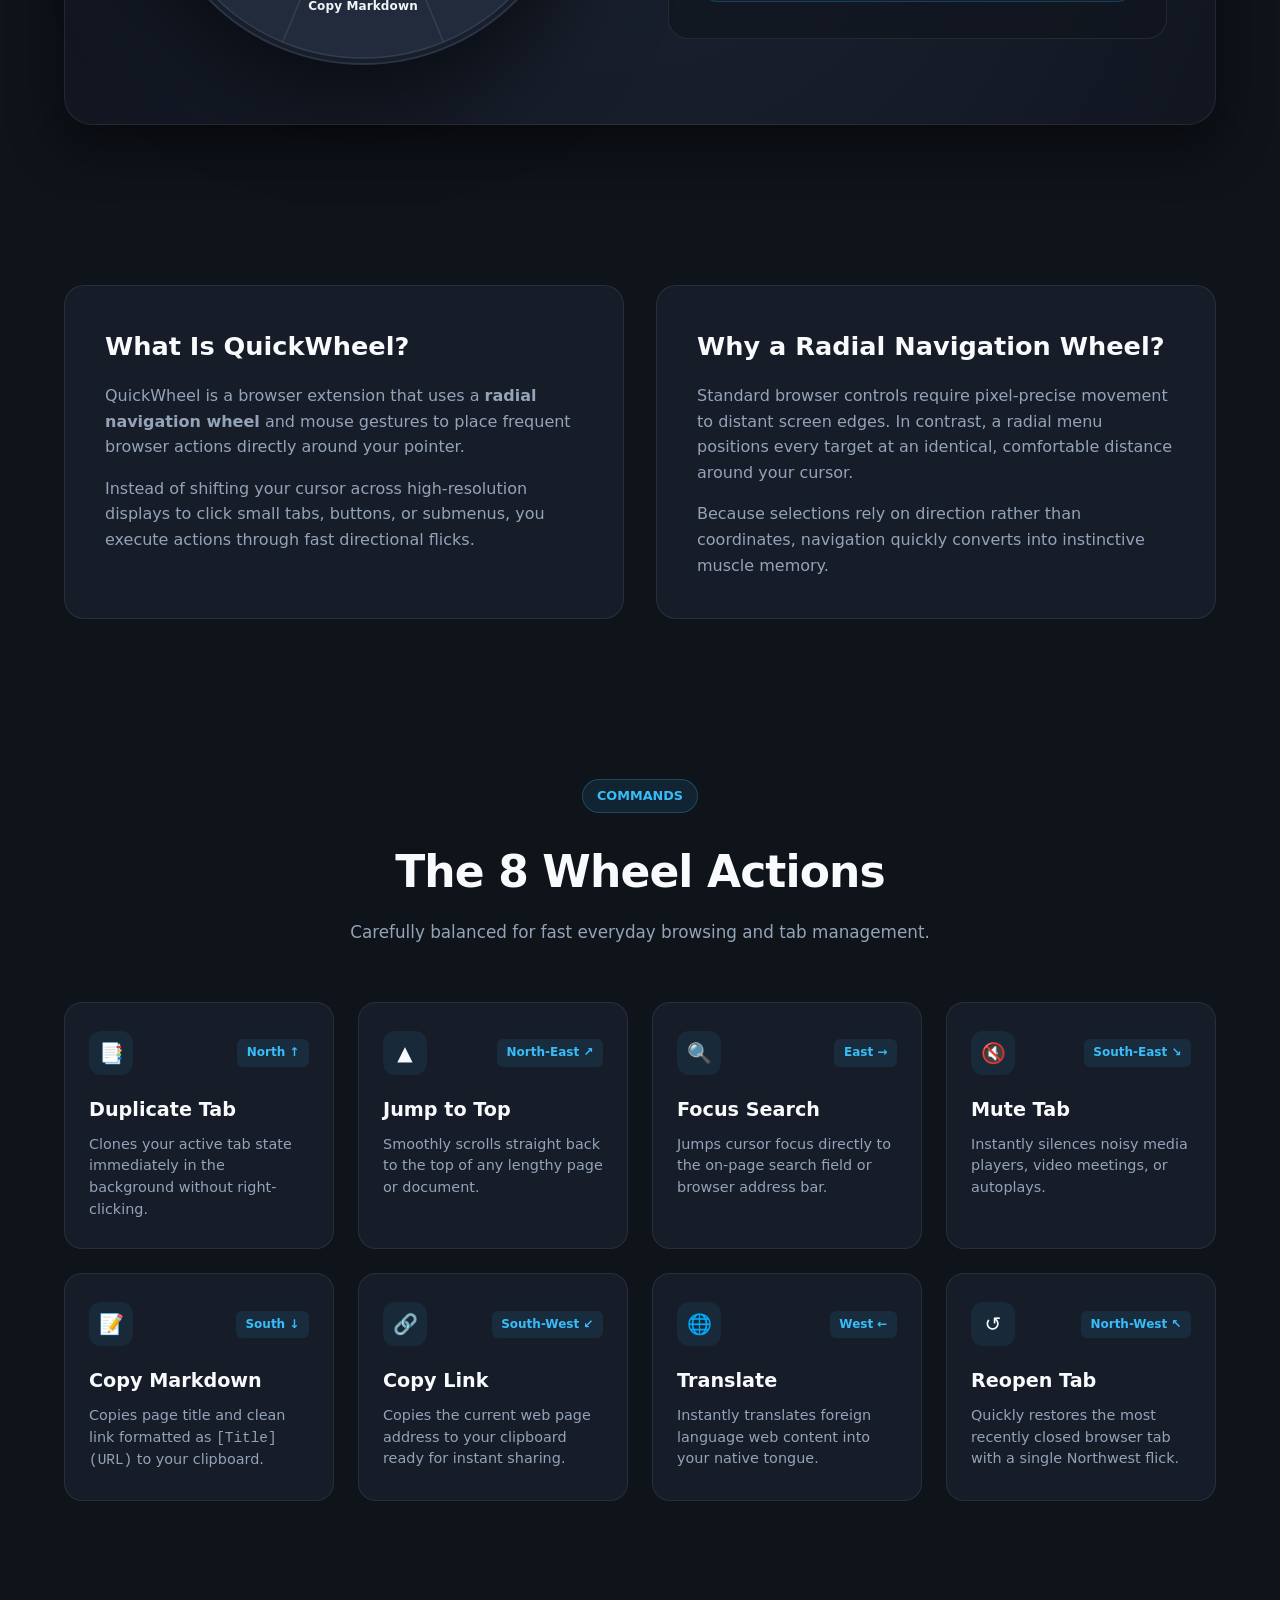
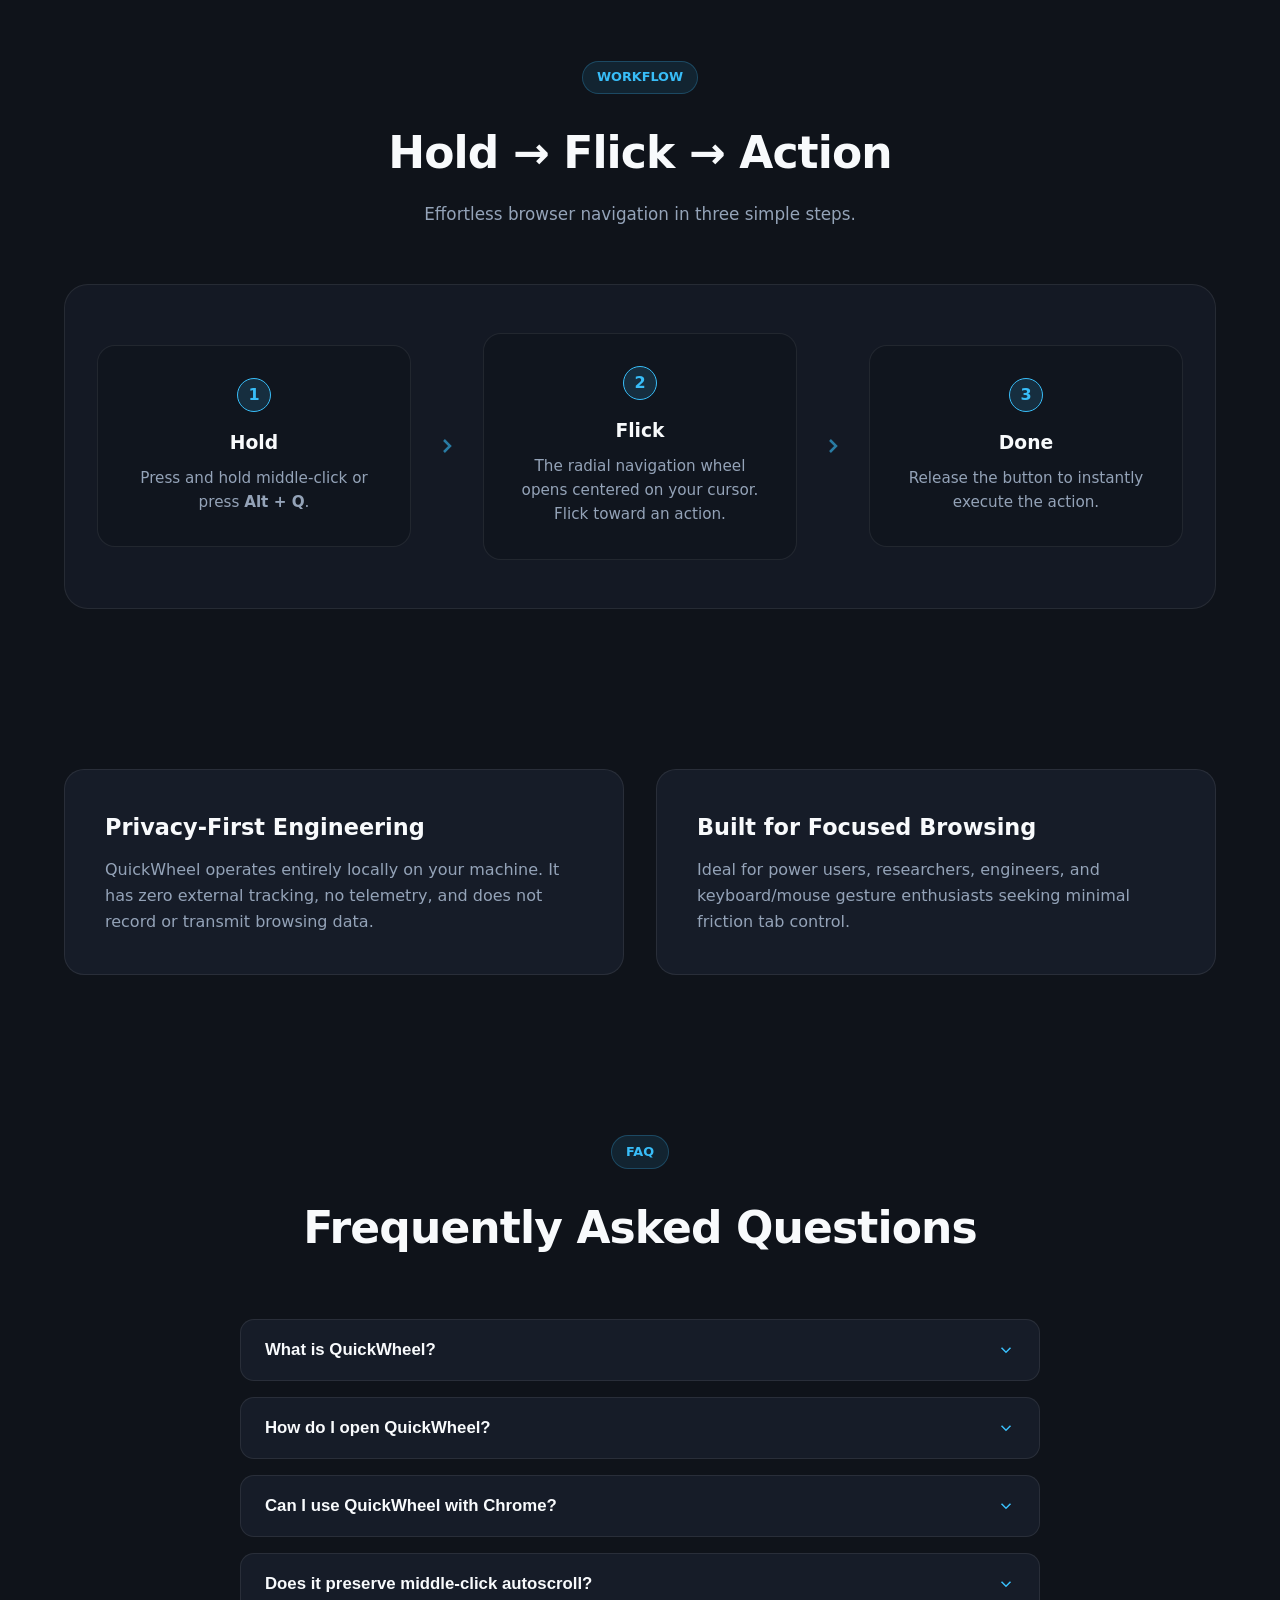
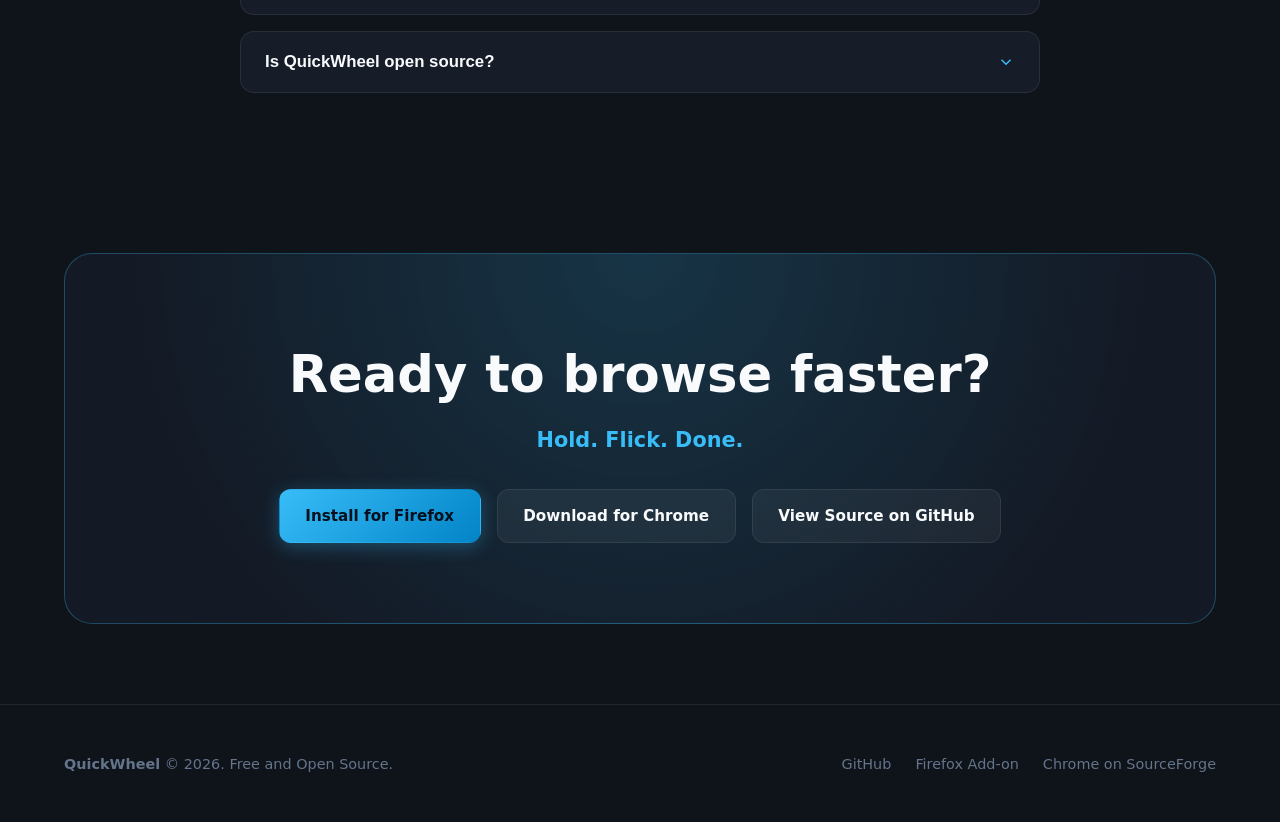
==== commit 9f58ddd0: "Update references from GitHub to SourceForge" ====
--- a/index.html
+++ b/index.html
@@ -200,7 +200,7 @@
       transform: translateY(-2px);
     }
 
-    /* THE REALISTIC RADIAL WHEEL COMPONENT */
+    /* THE RADIAL WHEEL COMPONENT */
     .wheel-wrapper {
       position: relative;
       width: 440px;
@@ -219,7 +219,7 @@
       stroke: #333d52;
       stroke-width: 1.5;
       cursor: pointer;
-      transition: fill 0.18s ease, stroke 0.18s ease, transform 0.18s ease;
+      transition: fill 0.18s ease, stroke 0.18s ease;
       transform-origin: 220px 220px;
     }
     .wheel-sector-wedge:hover,
@@ -565,7 +565,7 @@
               <svg width="20" height="20" viewBox="0 0 24 24" fill="none" stroke="currentColor" stroke-width="2"><path d="M12 2a10 10 0 1 0 10 10A10 10 0 0 0 12 2zm1 14.5V11h-2v5.5H8.5L12 20l3.5-3.5z"/></svg>
               Install for Firefox
             </a>
-            <a href="https://github.com/fluryjanis/QuickWheel/releases/tag/v1.1.0" target="_blank" rel="noopener noreferrer" class="btn btn-secondary">
+            <a href="https://sourceforge.net/projects/quickwheel/" target="_blank" rel="noopener noreferrer" class="btn btn-secondary">
               <svg width="20" height="20" viewBox="0 0 24 24" fill="none" stroke="currentColor" stroke-width="2"><rect x="3" y="3" width="18" height="18" rx="2"/><circle cx="12" cy="12" r="4"/></svg>
               Download for Chrome
             </a>
@@ -837,6 +837,16 @@
 
           <div class="faq-item">
             <button class="faq-question" type="button">
+              <span>Can I use QuickWheel with Chrome?</span>
+              <svg class="faq-toggle-icon" viewBox="0 0 24 24" fill="none" stroke="currentColor" stroke-width="2"><polyline points="6 9 12 15 18 9"/></svg>
+            </button>
+            <div class="faq-answer">
+              Yes! You can download the Chrome package directly from <a href="https://sourceforge.net/projects/quickwheel/" target="_blank" rel="noopener noreferrer" style="color: var(--primary); text-decoration: underline;">SourceForge</a>.
+            </div>
+          </div>
+
+          <div class="faq-item">
+            <button class="faq-question" type="button">
               <span>Does it preserve middle-click autoscroll?</span>
               <svg class="faq-toggle-icon" viewBox="0 0 24 24" fill="none" stroke="currentColor" stroke-width="2"><polyline points="6 9 12 15 18 9"/></svg>
             </button>
@@ -866,7 +876,7 @@
           <div style="font-size: 1.3rem; color: var(--primary); font-weight: 600; margin-bottom: 2rem;">Hold. Flick. Done.</div>
           <div style="display: flex; justify-content: center; gap: 1rem; flex-wrap: wrap;">
             <a href="https://addons.mozilla.org/en-US/firefox/addon/quickwheel/" target="_blank" rel="noopener noreferrer" class="btn btn-primary">Install for Firefox</a>
-            <a href="https://github.com/fluryjanis/QuickWheel/releases/tag/v1.1.0" target="_blank" rel="noopener noreferrer" class="btn btn-secondary">Download for Chrome</a>
+            <a href="https://sourceforge.net/projects/quickwheel/" target="_blank" rel="noopener noreferrer" class="btn btn-secondary">Download for Chrome</a>
             <a href="https://github.com/fluryjanis/QuickWheel" target="_blank" rel="noopener noreferrer" class="btn btn-secondary">View Source on GitHub</a>
           </div>
         </div>
@@ -880,6 +890,7 @@
       <div style="display: flex; gap: 1.5rem;">
         <a href="https://github.com/fluryjanis/QuickWheel" target="_blank" rel="noopener noreferrer">GitHub</a>
         <a href="https://addons.mozilla.org/en-US/firefox/addon/quickwheel/" target="_blank" rel="noopener noreferrer">Firefox Add-on</a>
+        <a href="https://sourceforge.net/projects/quickwheel/" target="_blank" rel="noopener noreferrer">Chrome on SourceForge</a>
       </div>
     </div>
   </footer>
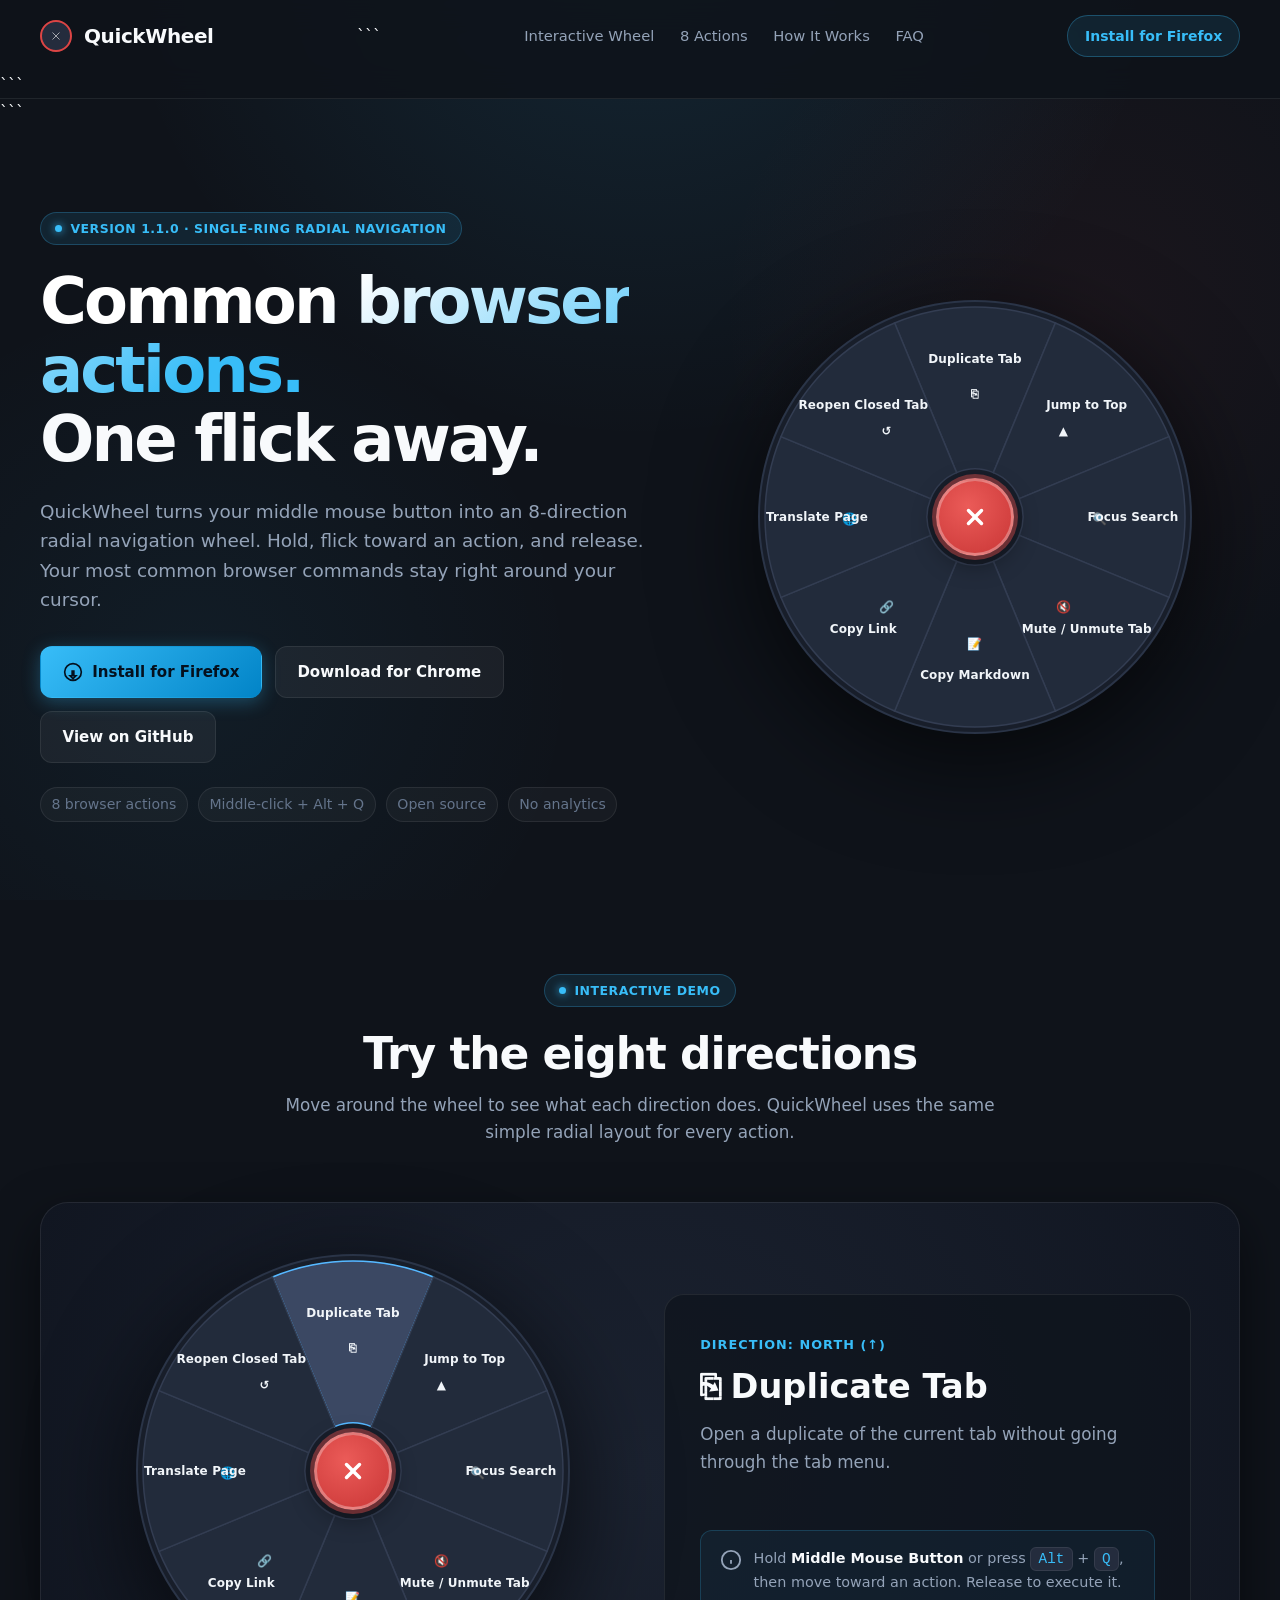
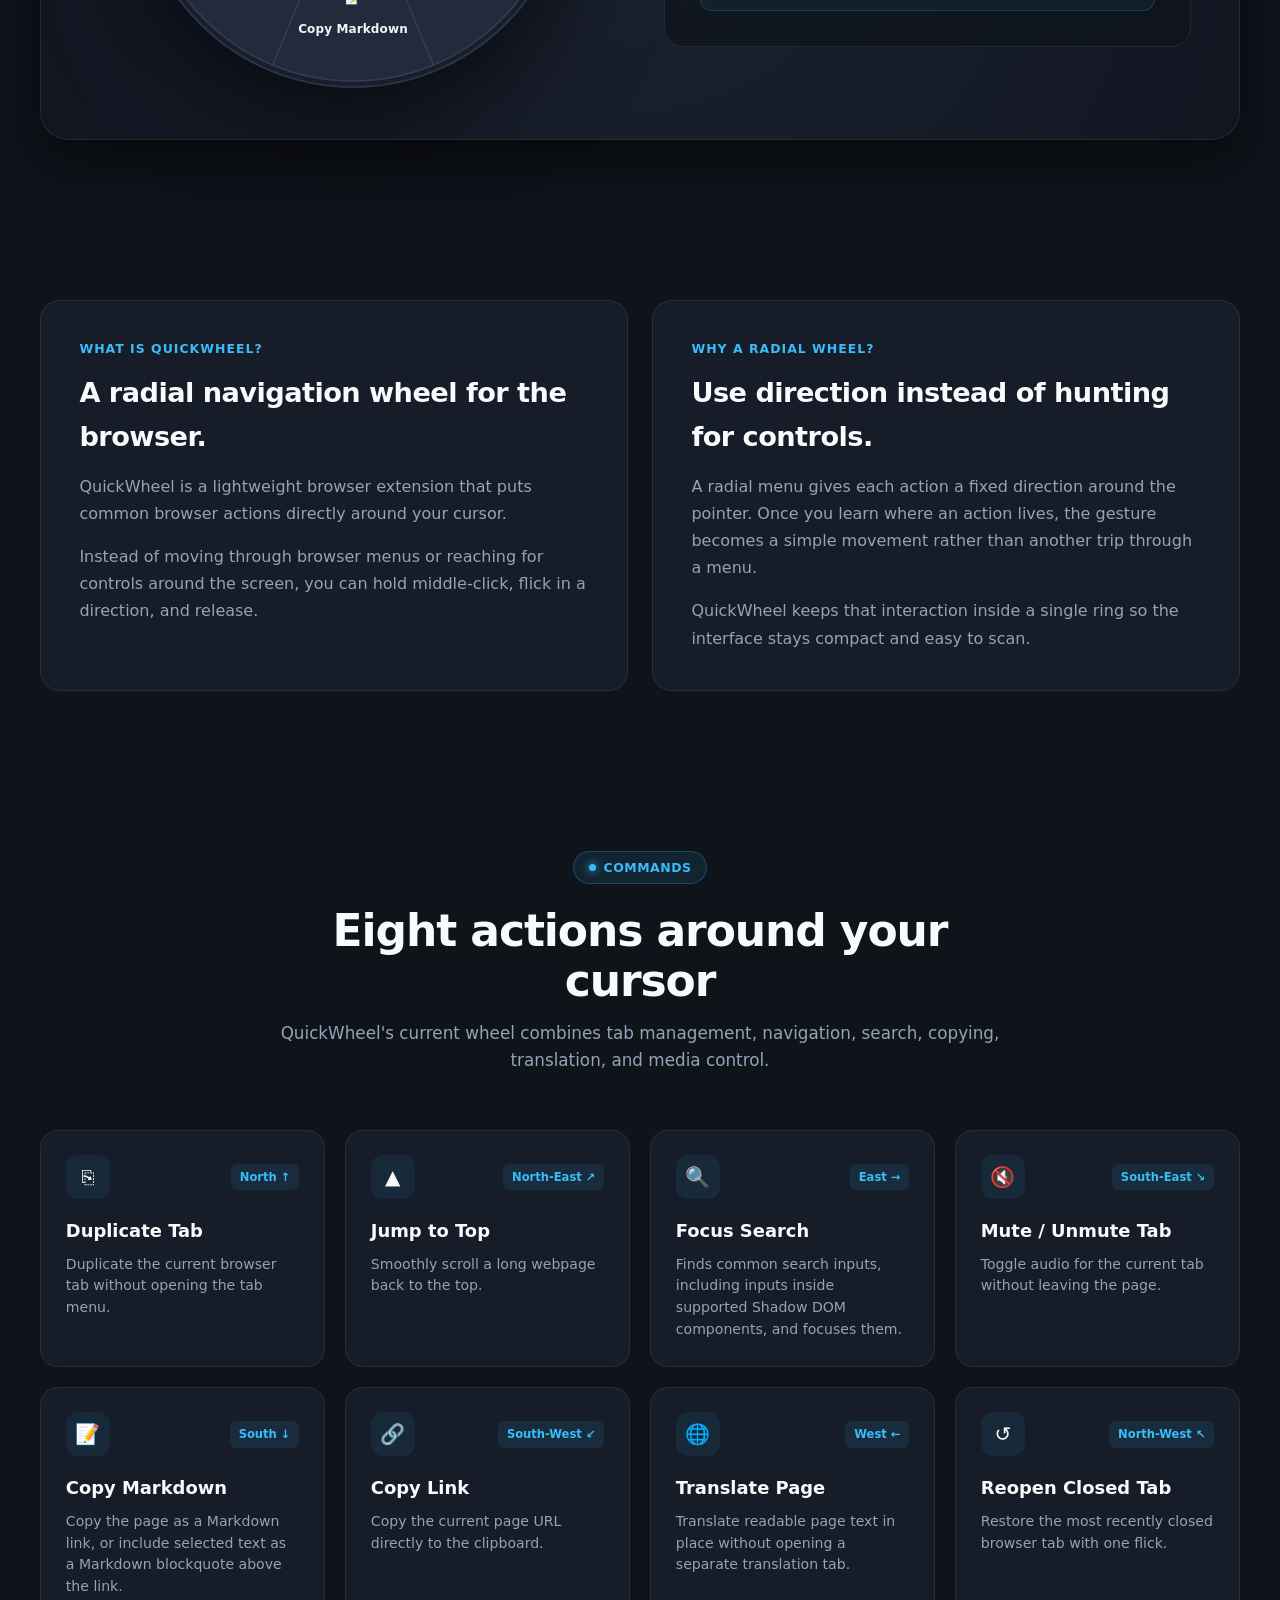
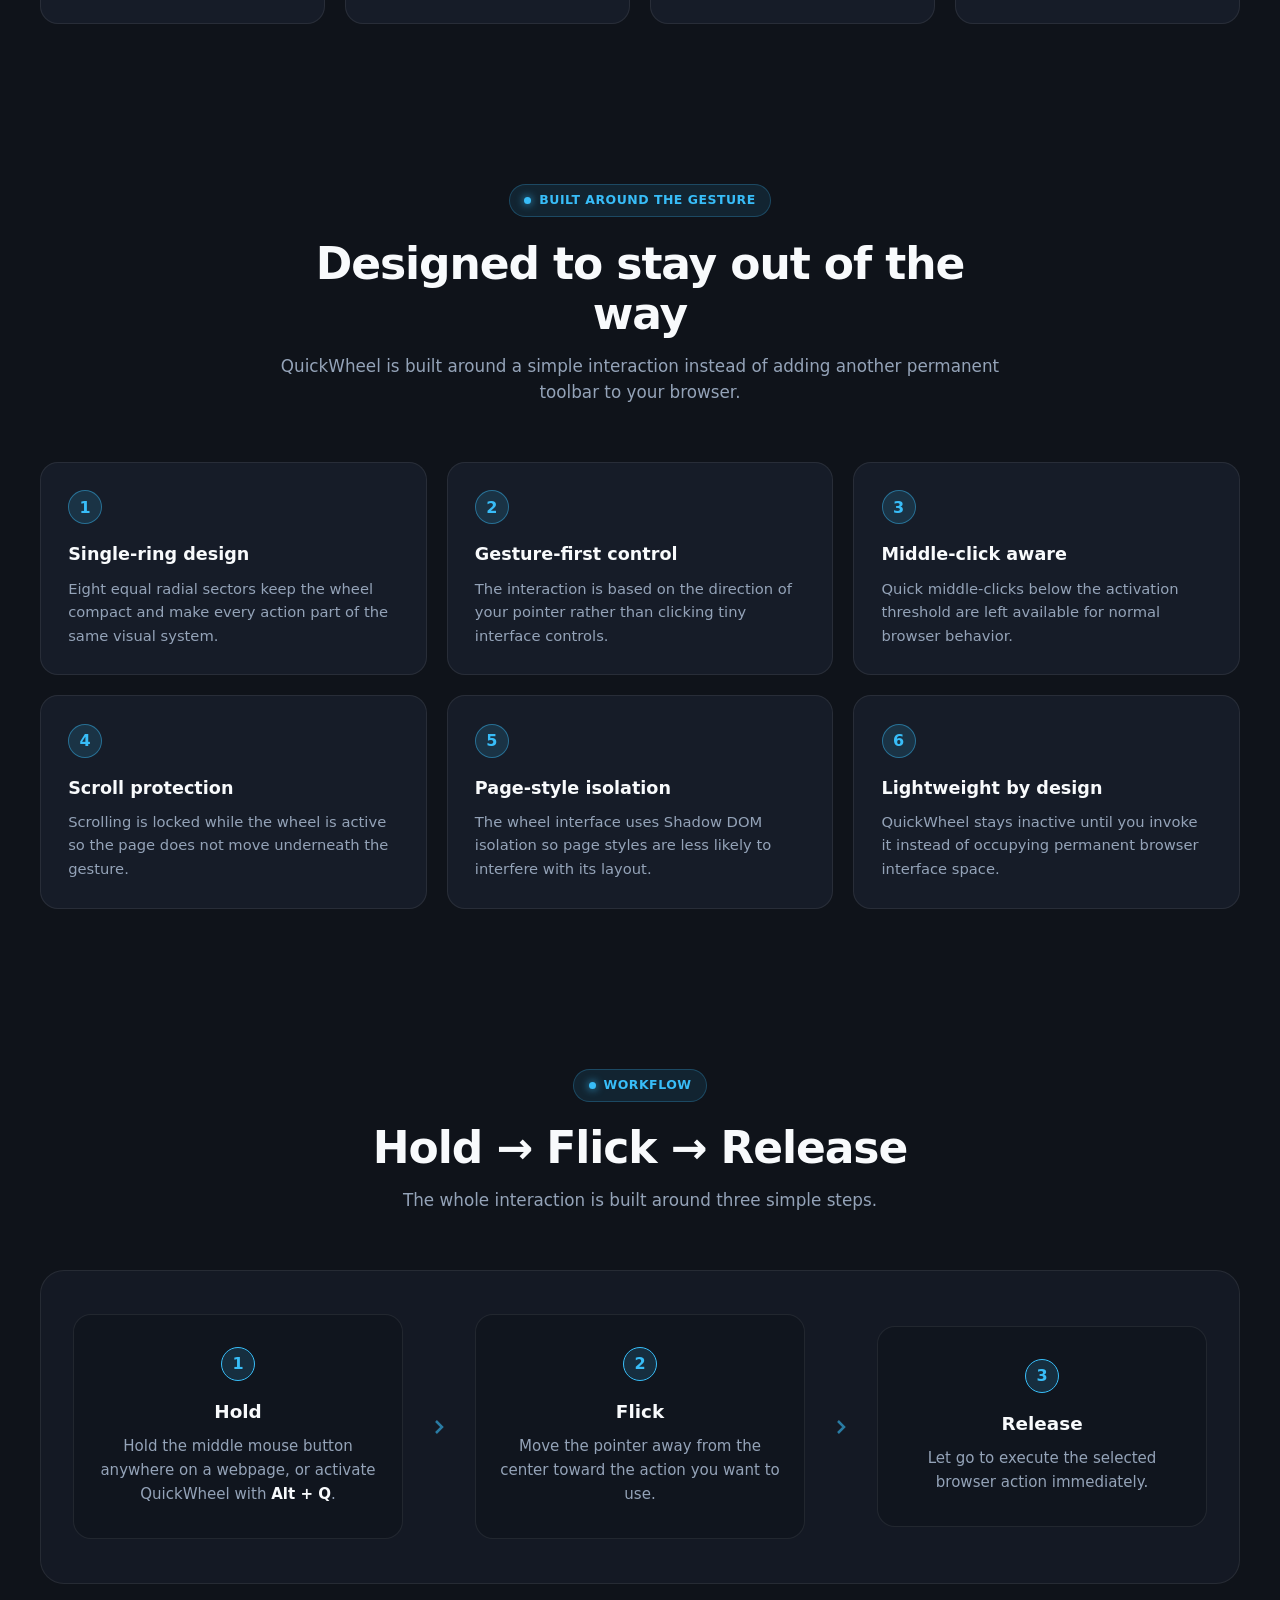
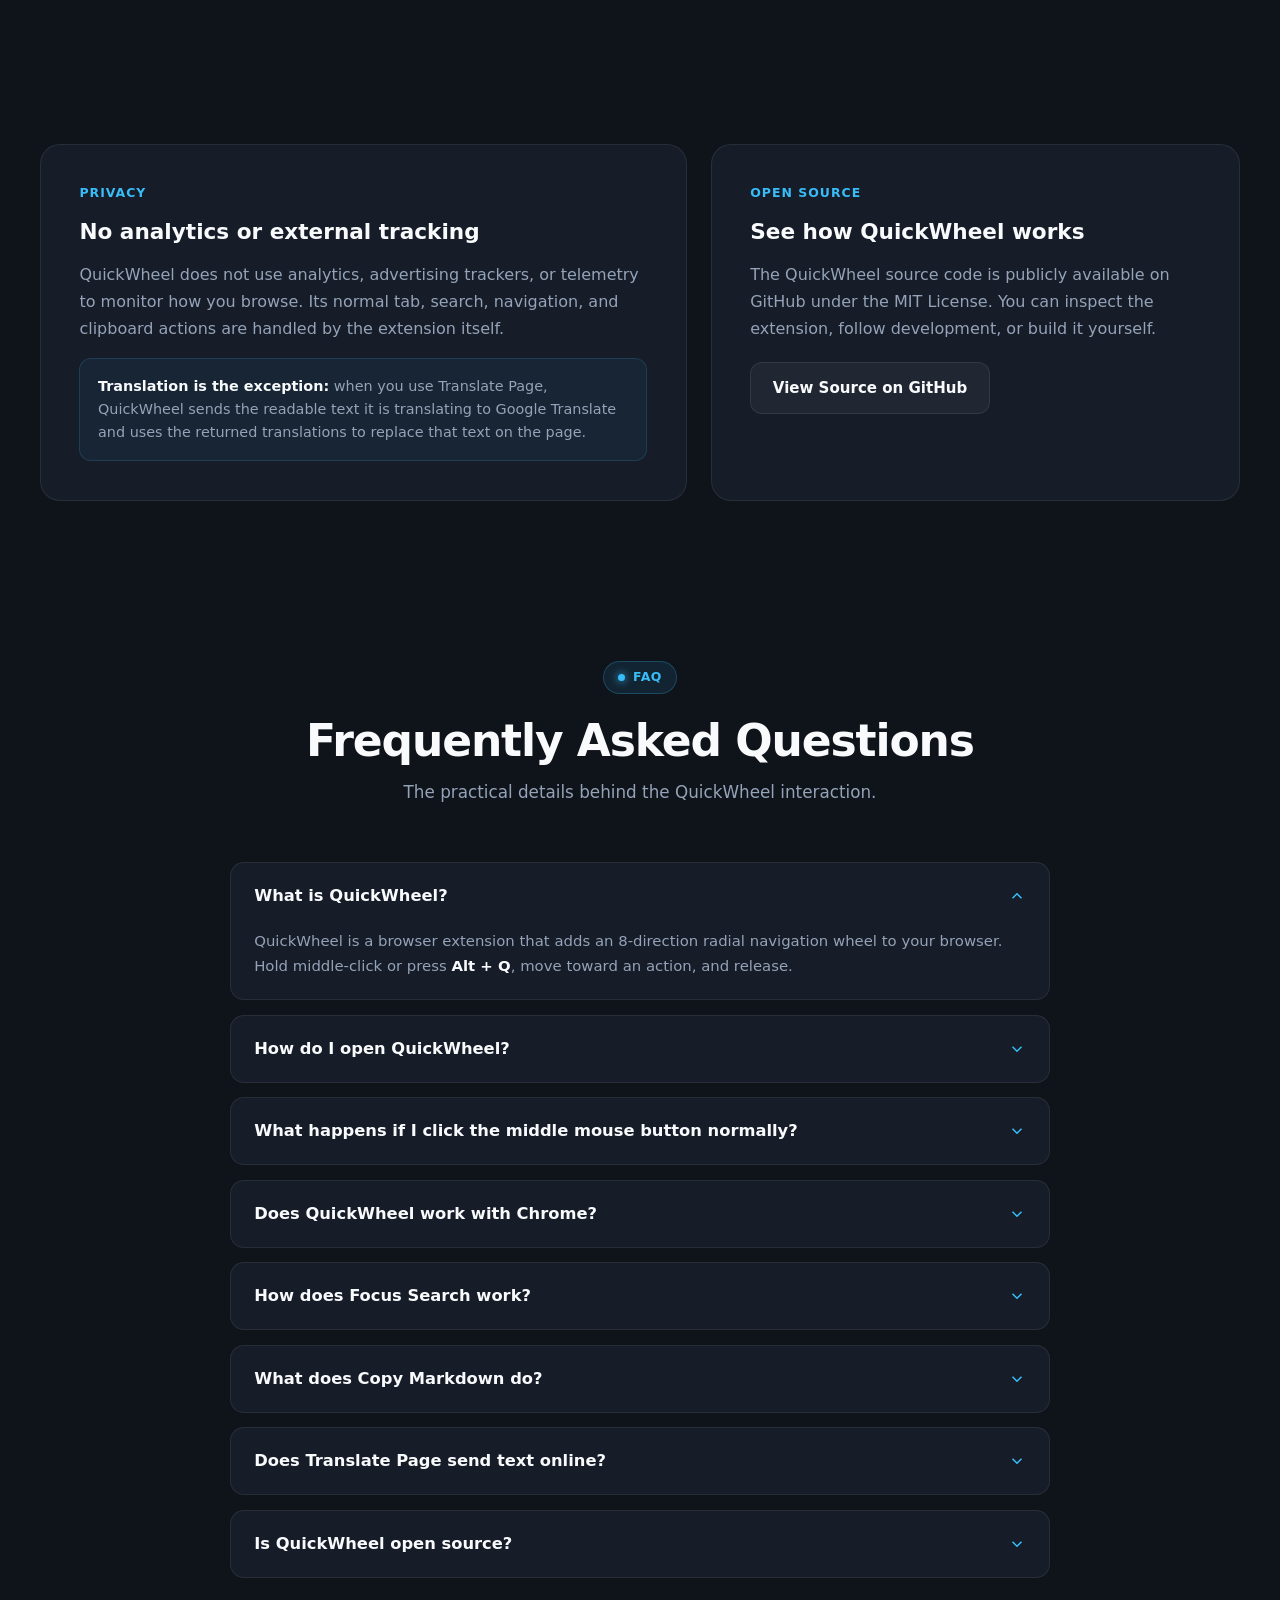
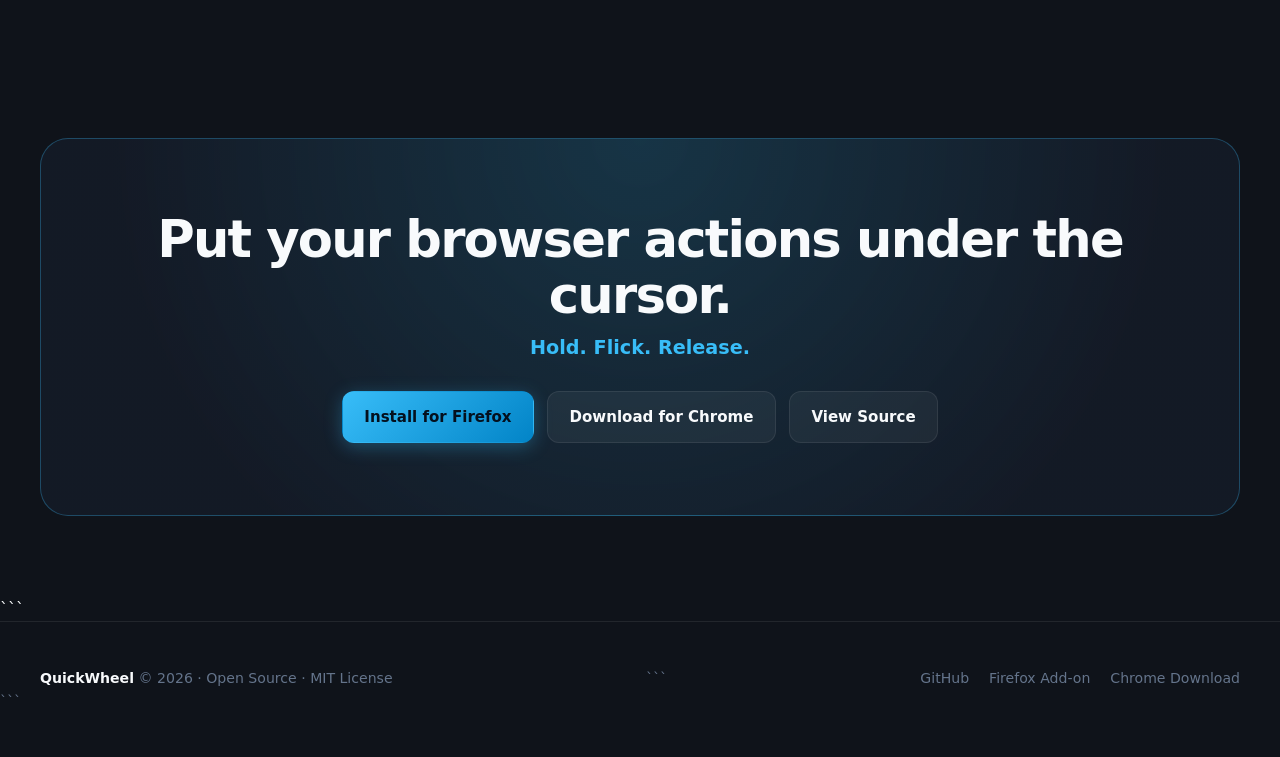
==== commit 970c3235: "Update print statement from 'Hello' to 'Goodbye'" ====
--- a/index.html
+++ b/index.html
@@ -1,20 +1,69 @@
 <!DOCTYPE html>
+
 <html lang="en">
 <head>
   <meta charset="UTF-8" />
   <meta name="viewport" content="width=device-width, initial-scale=1.0" />
+
   <title>QuickWheel — Radial Navigation Wheel Browser Extension</title>
-  <meta name="description" content="QuickWheel is a lightweight browser extension that turns your middle mouse button into an 8-direction radial navigation wheel for instant mouse gesture shortcuts." />
+  <meta
+    name="description"
+    content="QuickWheel is a lightweight browser extension that turns your middle mouse button into an 8-direction radial navigation wheel for faster browser actions."
+  />
+  <meta name="author" content="Janis Flury" />
   <link rel="canonical" href="https://fluryjanis.github.io/QuickWheel/" />
 
   <!-- Open Graph -->
+
   <meta property="og:type" content="website" />
   <meta property="og:url" content="https://fluryjanis.github.io/QuickWheel/" />
+  <meta property="og:site_name" content="QuickWheel" />
   <meta property="og:title" content="QuickWheel — Radial Navigation Wheel Browser Extension" />
-  <meta property="og:description" content="Turn your middle mouse button into instant browser shortcuts. Hold, flick toward an action, and browse faster." />
-
-  <!-- Favicon SVG -->
-  <link rel="icon" href="data:image/svg+xml,<svg xmlns='http://www.w3.org/2000/svg' viewBox='0 0 100 100'><circle cx='50' cy='50' r='46' fill='%231e2533' stroke='%2338bdf8' stroke-width='4'/><circle cx='50' cy='50' r='16' fill='%23dc4545'/><path d='M44 44 L56 56 M56 44 L44 56' stroke='white' stroke-width='3' stroke-linecap='round'/></svg>" />
+  <meta
+    property="og:description"
+    content="Hold middle-click, flick toward an action, and release. QuickWheel puts eight common browser actions directly around your cursor."
+  />
+
+  <!-- Twitter -->
+
+  <meta name="twitter:card" content="summary" />
+  <meta name="twitter:title" content="QuickWheel — Radial Navigation Wheel Browser Extension" />
+  <meta
+    name="twitter:description"
+    content="An 8-direction radial navigation wheel for common browser actions."
+  />
+
+  <!-- SoftwareApplication Structured Data -->
+
+  <script type="application/ld+json">
+  {
+    "@context": "https://schema.org",
+    "@type": "SoftwareApplication",
+    "name": "QuickWheel",
+    "description": "A lightweight browser extension that turns your middle mouse button into an 8-direction radial navigation wheel for faster browser actions.",
+    "applicationCategory": "BrowserApplication",
+    "softwareVersion": "1.1.0",
+    "url": "https://fluryjanis.github.io/QuickWheel/",
+    "license": "https://opensource.org/licenses/MIT",
+    "offers": {
+      "@type": "Offer",
+      "price": 0,
+      "priceCurrency": "USD"
+    },
+    "sameAs": [
+      "https://github.com/fluryjanis/QuickWheel",
+      "https://addons.mozilla.org/en-US/firefox/addon/quickwheel/",
+      "https://sourceforge.net/projects/quickwheel/"
+    ]
+  }
+  </script>
+
+  <!-- Favicon -->
+
+  <link
+    rel="icon"
+    href="data:image/svg+xml,<svg xmlns='http://www.w3.org/2000/svg' viewBox='0 0 100 100'><circle cx='50' cy='50' r='46' fill='%231e2533' stroke='%2338bdf8' stroke-width='4'/><circle cx='50' cy='50' r='16' fill='%23dc4545'/><path d='M44 44 L56 56 M56 44 L44 56' stroke='white' stroke-width='3' stroke-linecap='round'/></svg>"
+  />
 
   <style>
     *, *::before, *::after {
@@ -25,19 +74,29 @@
 
     :root {
       --bg-dark: #0f131a;
-      --bg-card: rgba(26, 33, 47, 0.7);
-      --bg-card-hover: rgba(36, 46, 65, 0.85);
+      --bg-card: rgba(26, 33, 47, 0.72);
+      --bg-card-hover: rgba(36, 46, 65, 0.88);
+      --bg-panel: rgba(15, 20, 29, 0.72);
+
       --border-subtle: rgba(255, 255, 255, 0.08);
       --border-focus: rgba(56, 189, 248, 0.45);
-      --wheel-outer: #1c222e;
-      --wheel-inner: #242c3d;
-      --wheel-hover: #323d54;
+
+      --wheel-shell: #181e2a;
+      --wheel-fill: #222b3b;
+      --wheel-fill-hover: #333f56;
+      --wheel-stroke: #333d52;
+
       --wheel-red: #dc4545;
+      --wheel-red-dark: #c93636;
       --wheel-red-ring: rgba(239, 83, 80, 0.4);
+
       --primary: #38bdf8;
+      --primary-dark: #0284c7;
+
       --text-main: #f8fafc;
       --text-muted: #94a3b8;
       --text-subtle: #64748b;
+
       --font: system-ui, -apple-system, BlinkMacSystemFont, "Segoe UI", Roboto, sans-serif;
     }
 
@@ -52,19 +111,35 @@
 
     body {
       overflow-x: hidden;
-      background-image: 
+      background:
         radial-gradient(circle at 50% -10%, rgba(56, 189, 248, 0.12), transparent 45%),
         radial-gradient(circle at 85% 35%, rgba(220, 69, 69, 0.06), transparent 30%),
         radial-gradient(circle at 15% 75%, rgba(56, 189, 248, 0.06), transparent 30%);
       background-attachment: fixed;
     }
 
-    a { color: inherit; text-decoration: none; }
+    a {
+      color: inherit;
+      text-decoration: none;
+    }
+
+    button {
+      font: inherit;
+    }
+
+    strong {
+      color: var(--text-main);
+    }
+
+    code {
+      color: var(--primary);
+      font-family: ui-monospace, SFMono-Regular, Menlo, Monaco, Consolas, monospace;
+      font-size: 0.9em;
+    }
 
     .container {
-      max-width: 1200px;
+      width: min(1200px, calc(100% - 3rem));
       margin: 0 auto;
-      padding: 0 1.5rem;
     }
 
     /* HEADER */
@@ -73,15 +148,18 @@
       top: 0;
       z-index: 100;
       backdrop-filter: blur(16px);
-      background: rgba(15, 19, 26, 0.85);
+      background: rgba(15, 19, 26, 0.86);
       border-bottom: 1px solid var(--border-subtle);
     }
+
     .nav-content {
       display: flex;
       align-items: center;
       justify-content: space-between;
-      height: 72px;
-    }
+      min-height: 72px;
+      gap: 1rem;
+    }
+
     .brand {
       display: flex;
       align-items: center;
@@ -89,40 +167,86 @@
       font-size: 1.25rem;
       font-weight: 800;
       letter-spacing: -0.02em;
-    }
+      white-space: nowrap;
+    }
+
     .brand-icon {
       width: 32px;
       height: 32px;
       border-radius: 50%;
-      background: var(--wheel-inner);
+      background: #242c3d;
       border: 2px solid var(--wheel-red);
       display: grid;
       place-items: center;
-    }
-    .brand-icon svg { width: 14px; height: 14px; stroke: #fff; }
-    .nav-links { display: flex; gap: 2rem; }
-    .nav-link { font-size: 0.95rem; font-weight: 500; color: var(--text-muted); transition: color 0.2s; }
-    .nav-link:hover { color: #fff; }
+      flex: 0 0 auto;
+    }
+
+    .brand-icon svg {
+      width: 14px;
+      height: 14px;
+      stroke: #fff;
+    }
+
+    .nav-links {
+      display: flex;
+      gap: 1.6rem;
+      align-items: center;
+    }
+
+    .nav-link {
+      font-size: 0.92rem;
+      font-weight: 500;
+      color: var(--text-muted);
+      transition: color 0.2s ease;
+    }
+
+    .nav-link:hover,
+    .nav-link:focus-visible {
+      color: #fff;
+    }
+
     .nav-btn {
-      padding: 0.5rem 1.1rem;
+      padding: 0.52rem 1.05rem;
       border-radius: 9999px;
       background: rgba(56, 189, 248, 0.1);
       border: 1px solid rgba(56, 189, 248, 0.3);
       color: var(--primary);
       font-size: 0.875rem;
-      font-weight: 600;
-      transition: all 0.2s;
-    }
-    .nav-btn:hover { background: var(--primary); color: #000; }
-
-    /* HERO */
-    .hero { padding: 5rem 0 4.5rem; }
-    .hero-grid {
-      display: grid;
-      grid-template-columns: 1.15fr 0.85fr;
-      gap: 3.5rem;
-      align-items: center;
-    }
+      font-weight: 700;
+      transition: all 0.2s ease;
+      white-space: nowrap;
+    }
+
+    .nav-btn:hover,
+    .nav-btn:focus-visible {
+      background: var(--primary);
+      color: #04101e;
+    }
+
+    /* GENERAL */
+    section {
+      padding: 5rem 0;
+    }
+
+    .section-header {
+      text-align: center;
+      max-width: 720px;
+      margin: 0 auto 3.5rem;
+    }
+
+    .section-header h2 {
+      font-size: clamp(2rem, 3.5vw, 2.75rem);
+      font-weight: 800;
+      letter-spacing: -0.025em;
+      margin-bottom: 0.8rem;
+      line-height: 1.15;
+    }
+
+    .section-header p {
+      color: var(--text-muted);
+      font-size: 1.05rem;
+    }
+
     .badge {
       display: inline-flex;
       align-items: center;
@@ -131,12 +255,14 @@
       background: rgba(56, 189, 248, 0.1);
       border: 1px solid rgba(56, 189, 248, 0.25);
       border-radius: 9999px;
-      font-size: 0.8rem;
-      font-weight: 600;
+      font-size: 0.78rem;
+      font-weight: 700;
       text-transform: uppercase;
+      letter-spacing: 0.04em;
       color: var(--primary);
-      margin-bottom: 1.5rem;
-    }
+      margin-bottom: 1.35rem;
+    }
+
     .badge-dot {
       width: 7px;
       height: 7px;
@@ -144,63 +270,117 @@
       background: var(--primary);
       box-shadow: 0 0 8px var(--primary);
     }
-    .hero-title {
-      font-size: clamp(2.4rem, 4.5vw, 3.8rem);
-      line-height: 1.15;
+
+    .eyebrow {
+      color: var(--primary);
+      font-size: 0.78rem;
       font-weight: 800;
-      letter-spacing: -0.03em;
-      margin-bottom: 1.25rem;
-    }
-    .gradient-text {
-      background: linear-gradient(135deg, #ffffff 40%, #38bdf8 85%);
-      -webkit-background-clip: text;
-      -webkit-text-fill-color: transparent;
-    }
-    .hero-subtitle {
-      font-size: 1.15rem;
-      color: var(--text-muted);
-      margin-bottom: 2rem;
-      max-width: 560px;
-    }
-    .hero-cta-group {
-      display: flex;
-      flex-wrap: wrap;
-      gap: 0.9rem;
-      margin-bottom: 2rem;
-    }
+      text-transform: uppercase;
+      letter-spacing: 0.08em;
+      margin-bottom: 0.75rem;
+    }
+
     .btn {
       display: inline-flex;
       align-items: center;
       justify-content: center;
       gap: 0.6rem;
-      padding: 0.85rem 1.6rem;
+      min-height: 46px;
+      padding: 0.8rem 1.35rem;
       border-radius: 12px;
-      font-size: 0.95rem;
-      font-weight: 600;
+      font-size: 0.94rem;
+      font-weight: 700;
       cursor: pointer;
       transition: all 0.2s ease;
       border: 1px solid transparent;
     }
+
     .btn-primary {
-      background: linear-gradient(135deg, #38bdf8, #0284c7);
+      background: linear-gradient(135deg, var(--primary), var(--primary-dark));
       color: #04101e;
       box-shadow: 0 4px 18px rgba(56, 189, 248, 0.3);
     }
-    .btn-primary:hover {
+
+    .btn-primary:hover,
+    .btn-primary:focus-visible {
       transform: translateY(-2px);
       box-shadow: 0 6px 24px rgba(56, 189, 248, 0.5);
     }
+
     .btn-secondary {
       background: rgba(255, 255, 255, 0.05);
       border-color: var(--border-subtle);
       color: var(--text-main);
     }
-    .btn-secondary:hover {
+
+    .btn-secondary:hover,
+    .btn-secondary:focus-visible {
       background: rgba(255, 255, 255, 0.1);
       transform: translateY(-2px);
     }
 
-    /* THE RADIAL WHEEL COMPONENT */
+    .muted {
+      color: var(--text-muted);
+    }
+
+    /* HERO */
+    .hero {
+      padding: 5.5rem 0 4.5rem;
+    }
+
+    .hero-grid {
+      display: grid;
+      grid-template-columns: 1.08fr 0.92fr;
+      gap: 3rem;
+      align-items: center;
+    }
+
+    .hero-title {
+      font-size: clamp(2.5rem, 5vw, 4rem);
+      line-height: 1.08;
+      font-weight: 850;
+      letter-spacing: -0.045em;
+      margin-bottom: 1.4rem;
+      max-width: 760px;
+    }
+
+    .gradient-text {
+      background: linear-gradient(135deg, #ffffff 35%, #38bdf8 85%);
+      -webkit-background-clip: text;
+      -webkit-text-fill-color: transparent;
+      background-clip: text;
+    }
+
+    .hero-subtitle {
+      max-width: 620px;
+      font-size: 1.15rem;
+      color: var(--text-muted);
+      margin-bottom: 2rem;
+    }
+
+    .hero-cta-group {
+      display: flex;
+      flex-wrap: wrap;
+      gap: 0.8rem;
+      margin-bottom: 1.5rem;
+    }
+
+    .hero-meta {
+      display: flex;
+      flex-wrap: wrap;
+      gap: 0.65rem;
+      color: var(--text-subtle);
+      font-size: 0.88rem;
+    }
+
+    .meta-pill {
+      padding: 0.34rem 0.65rem;
+      background: rgba(255, 255, 255, 0.035);
+      border: 1px solid var(--border-subtle);
+      border-radius: 999px;
+    }
+
+    /* WHEEL */
     .wheel-wrapper {
       position: relative;
       width: 440px;
@@ -209,38 +389,42 @@
       user-select: none;
       filter: drop-shadow(0 25px 50px rgba(0, 0, 0, 0.65));
     }
+
     .wheel-svg-canvas {
       width: 100%;
       height: 100%;
       overflow: visible;
     }
+
     .wheel-sector-wedge {
-      fill: #222b3b;
-      stroke: #333d52;
+      fill: var(--wheel-fill);
+      stroke: var(--wheel-stroke);
       stroke-width: 1.5;
       cursor: pointer;
-      transition: fill 0.18s ease, stroke 0.18s ease;
+      transition: fill 0.18s ease, stroke 0.18s ease, filter 0.18s ease;
       transform-origin: 220px 220px;
     }
+
     .wheel-sector-wedge:hover,
     .wheel-sector-wedge.active-wedge {
-      fill: #333f56;
+      fill: var(--wheel-fill-hover);
       stroke: #4ba2ea;
       filter: brightness(1.15);
     }
+
     .wheel-icon-item {
       pointer-events: none;
-      transition: transform 0.18s ease;
-      transform-origin: center;
-    }
+    }
+
     .wheel-icon-item text {
       fill: #f1f5f9;
       font-size: 12px;
-      font-weight: 600;
+      font-weight: 650;
       letter-spacing: 0.01em;
       text-anchor: middle;
       font-family: var(--font);
     }
+
     .wheel-center-btn {
       position: absolute;
       top: 50%;
@@ -249,132 +433,175 @@
       height: 78px;
       transform: translate(-50%, -50%);
       border-radius: 50%;
-      background: radial-gradient(circle at 40% 35%, #eb5b58 0%, #c93636 100%);
+      background: radial-gradient(circle at 40% 35%, #eb5b58 0%, var(--wheel-red-dark) 100%);
       border: 3px solid rgba(255, 255, 255, 0.3);
-      box-shadow: 0 0 0 4px var(--wheel-red-ring), 0 8px 24px rgba(0, 0, 0, 0.4);
+      box-shadow:
+        0 0 0 4px var(--wheel-red-ring),
+        0 8px 24px rgba(0, 0, 0, 0.4);
       display: grid;
       place-items: center;
       cursor: pointer;
       z-index: 10;
       transition: transform 0.2s ease, box-shadow 0.2s ease;
     }
-    .wheel-center-btn:hover {
+
+    .wheel-center-btn:hover,
+    .wheel-center-btn:focus-visible {
       transform: translate(-50%, -50%) scale(1.06);
-      box-shadow: 0 0 0 6px var(--wheel-red-ring), 0 10px 28px rgba(220, 69, 69, 0.5);
-    }
+      box-shadow:
+        0 0 0 6px var(--wheel-red-ring),
+        0 10px 28px rgba(220, 69, 69, 0.5);
+    }
+
     .wheel-center-btn svg {
       width: 26px;
       height: 26px;
-      stroke: #ffffff;
+      stroke: #fff;
       stroke-width: 3.2;
       stroke-linecap: round;
     }
 
-    /* SECTION BASICS */
-    section { padding: 5rem 0; }
-    .section-header {
-      text-align: center;
-      max-width: 680px;
-      margin: 0 auto 3.5rem;
-    }
-    .section-header h2 {
-      font-size: clamp(2rem, 3.5vw, 2.75rem);
-      font-weight: 800;
-      letter-spacing: -0.02em;
-      margin-bottom: 0.75rem;
-    }
-    .section-header p {
-      color: var(--text-muted);
-      font-size: 1.05rem;
-    }
-
-    /* DEMO SECTION */
+    /* DEMO */
     .demo-container {
       background: radial-gradient(circle at center, #1b2230 0%, #111621 100%);
-      border: 1px solid rgba(255, 255, 255, 0.08);
+      border: 1px solid var(--border-subtle);
       border-radius: 28px;
-      padding: 3.5rem 3rem;
+      padding: 3rem;
       display: grid;
       grid-template-columns: 1fr 1fr;
-      gap: 3.5rem;
+      gap: 3rem;
       align-items: center;
-      box-shadow: 0 20px 50px rgba(0,0,0,0.5);
-    }
+      box-shadow: 0 20px 50px rgba(0, 0, 0, 0.5);
+    }
+
     .demo-info-panel {
-      background: rgba(15, 20, 29, 0.6);
+      background: var(--bg-panel);
       border: 1px solid var(--border-subtle);
       border-radius: 20px;
-      padding: 2.25rem;
-    }
+      padding: 2.2rem;
+    }
+
     .demo-badge {
       font-size: 0.8rem;
-      font-weight: 700;
+      font-weight: 800;
       color: var(--primary);
       text-transform: uppercase;
       letter-spacing: 0.08em;
-      margin-bottom: 0.75rem;
+      margin-bottom: 0.8rem;
       display: inline-block;
     }
+
     .demo-title {
-      font-size: 2.2rem;
+      font-size: 2.1rem;
       font-weight: 800;
-      margin-bottom: 1rem;
+      margin-bottom: 0.9rem;
       display: flex;
       align-items: center;
-      gap: 0.75rem;
-    }
+      gap: 0.65rem;
+      line-height: 1.15;
+    }
+
     .demo-desc {
-      font-size: 1.1rem;
+      font-size: 1.05rem;
       color: var(--text-muted);
-      margin-bottom: 2rem;
-      line-height: 1.6;
-      min-height: 56px;
-    }
+      margin-bottom: 1.7rem;
+      line-height: 1.65;
+      min-height: 82px;
+    }
+
     .demo-hint-box {
       background: rgba(56, 189, 248, 0.06);
       border: 1px solid rgba(56, 189, 248, 0.2);
       border-radius: 12px;
-      padding: 1rem 1.25rem;
+      padding: 1rem 1.15rem;
       font-size: 0.9rem;
       color: var(--text-muted);
       display: flex;
-      align-items: center;
+      align-items: flex-start;
       gap: 0.75rem;
     }
+
+    .demo-hint-box svg {
+      flex: 0 0 auto;
+      margin-top: 0.1rem;
+    }
+
     .demo-hint-box kbd {
       background: #242c3d;
       border: 1px solid var(--border-subtle);
       border-radius: 6px;
-      padding: 0.2rem 0.5rem;
+      padding: 0.18rem 0.45rem;
       color: var(--primary);
-      font-family: monospace;
-    }
-
-    /* ACTION CARDS */
+      font-family: ui-monospace, SFMono-Regular, Menlo, Monaco, Consolas, monospace;
+    }
+
+    /* INTRO SPLIT */
+    .split-grid {
+      display: grid;
+      grid-template-columns: repeat(2, 1fr);
+      gap: 1.5rem;
+    }
+
+    .info-card {
+      background: var(--bg-card);
+      border: 1px solid var(--border-subtle);
+      border-radius: 20px;
+      padding: 2.4rem;
+    }
+
+    .info-card h2,
+    .info-card h3 {
+      font-weight: 800;
+      letter-spacing: -0.02em;
+      margin-bottom: 0.9rem;
+    }
+
+    .info-card h2 {
+      font-size: 1.7rem;
+    }
+
+    .info-card h3 {
+      font-size: 1.35rem;
+    }
+
+    .info-card p {
+      color: var(--text-muted);
+      line-height: 1.7;
+    }
+
+    .info-card p + p {
+      margin-top: 1rem;
+    }
+
+    /* ACTIONS */
     .actions-grid {
       display: grid;
       grid-template-columns: repeat(4, 1fr);
-      gap: 1.5rem;
-    }
+      gap: 1.25rem;
+    }
+
     .action-card {
       background: var(--bg-card);
       border: 1px solid var(--border-subtle);
       border-radius: 18px;
-      padding: 1.75rem 1.5rem;
+      padding: 1.55rem;
       transition: all 0.2s ease;
-      cursor: default;
-    }
+    }
+
     .action-card:hover {
       background: var(--bg-card-hover);
       border-color: var(--border-focus);
       transform: translateY(-3px);
     }
+
     .action-card-header {
       display: flex;
       justify-content: space-between;
       align-items: center;
-      margin-bottom: 1.25rem;
-    }
+      gap: 0.75rem;
+      margin-bottom: 1.1rem;
+    }
+
     .action-icon-pill {
       width: 44px;
       height: 44px;
@@ -383,27 +610,70 @@
       display: grid;
       place-items: center;
       font-size: 1.25rem;
-    }
+      flex: 0 0 auto;
+    }
+
     .action-dir-badge {
-      font-size: 0.75rem;
-      font-weight: 700;
+      font-size: 0.72rem;
+      font-weight: 800;
       color: var(--primary);
       background: rgba(56, 189, 248, 0.1);
-      padding: 0.25rem 0.6rem;
+      padding: 0.24rem 0.55rem;
       border-radius: 6px;
-    }
+      white-space: nowrap;
+    }
+
     .action-card h3 {
-      font-size: 1.2rem;
-      font-weight: 700;
+      font-size: 1.12rem;
+      font-weight: 750;
       margin-bottom: 0.5rem;
     }
+
     .action-card p {
-      font-size: 0.9rem;
+      font-size: 0.88rem;
       color: var(--text-muted);
-      line-height: 1.5;
-    }
-
-    /* TIMELINE */
+      line-height: 1.55;
+    }
+
+    /* WHY */
+    .why-grid {
+      display: grid;
+      grid-template-columns: repeat(3, 1fr);
+      gap: 1.25rem;
+    }
+
+    .why-card {
+      background: var(--bg-card);
+      border: 1px solid var(--border-subtle);
+      border-radius: 18px;
+      padding: 1.7rem;
+    }
+
+    .why-number {
+      width: 34px;
+      height: 34px;
+      display: grid;
+      place-items: center;
+      border-radius: 50%;
+      background: rgba(56, 189, 248, 0.14);
+      border: 1px solid rgba(56, 189, 248, 0.45);
+      color: var(--primary);
+      font-weight: 800;
+      margin-bottom: 1rem;
+    }
+
+    .why-card h3 {
+      font-size: 1.1rem;
+      margin-bottom: 0.5rem;
+    }
+
+    .why-card p {
+      color: var(--text-muted);
+      font-size: 0.92rem;
+      line-height: 1.6;
+    }
+
+    /* STEPS */
     .timeline-steps {
       display: grid;
       grid-template-columns: 1fr 40px 1fr 40px 1fr;
@@ -412,20 +682,22 @@
       background: rgba(26, 33, 47, 0.5);
       border: 1px solid var(--border-subtle);
       border-radius: 24px;
-      padding: 3rem 2rem;
-    }
+      padding: 2.7rem 2rem;
+    }
+
     .step-card {
       background: rgba(15, 20, 29, 0.8);
       border: 1px solid var(--border-subtle);
       border-radius: 18px;
-      padding: 2rem;
+      padding: 2rem 1.5rem;
       text-align: center;
     }
+
     .step-number {
-      display: inline-block;
+      display: inline-grid;
+      place-items: center;
       width: 34px;
       height: 34px;
-      line-height: 32px;
       border-radius: 50%;
       background: rgba(56, 189, 248, 0.15);
       border: 1px solid var(--primary);
@@ -433,6 +705,18 @@
       font-weight: 800;
       margin-bottom: 1rem;
     }
+
+    .step-card h3 {
+      font-size: 1.15rem;
+    }
+
+    .step-card p {
+      color: var(--text-muted);
+      font-size: 0.94rem;
+      line-height: 1.6;
+      margin-top: 0.5rem;
+    }
+
     .timeline-arrow {
       display: grid;
       place-items: center;
@@ -440,66 +724,146 @@
       opacity: 0.6;
     }
 
+    /* PRIVACY */
+    .privacy-grid {
+      display: grid;
+      grid-template-columns: 1.1fr 0.9fr;
+      gap: 1.5rem;
+    }
+
+    .privacy-card {
+      background: var(--bg-card);
+      border: 1px solid var(--border-subtle);
+      border-radius: 20px;
+      padding: 2.4rem;
+    }
+
+    .privacy-card h3 {
+      font-size: 1.35rem;
+      margin-bottom: 0.7rem;
+    }
+
+    .privacy-card p {
+      color: var(--text-muted);
+      line-height: 1.7;
+    }
+
+    .privacy-note {
+      margin-top: 1rem;
+      padding: 1rem 1.1rem;
+      border-radius: 12px;
+      background: rgba(56, 189, 248, 0.06);
+      border: 1px solid rgba(56, 189, 248, 0.16);
+      color: var(--text-muted);
+      font-size: 0.9rem;
+    }
+
     /* FAQ */
     .faq-list {
-      max-width: 800px;
+      max-width: 820px;
       margin: 0 auto;
       display: flex;
       flex-direction: column;
-      gap: 1rem;
-    }
+      gap: 0.9rem;
+    }
+
     .faq-item {
       background: var(--bg-card);
       border: 1px solid var(--border-subtle);
       border-radius: 14px;
       overflow: hidden;
     }
+
     .faq-question {
       width: 100%;
       text-align: left;
       background: none;
       border: none;
-      padding: 1.25rem 1.5rem;
-      font-size: 1.05rem;
-      font-weight: 600;
+      padding: 1.25rem 1.45rem;
+      font-size: 1.02rem;
+      font-weight: 700;
       color: var(--text-main);
       display: flex;
       justify-content: space-between;
       align-items: center;
+      gap: 1rem;
       cursor: pointer;
     }
+
+    .faq-question:hover,
+    .faq-question:focus-visible {
+      background: rgba(255, 255, 255, 0.025);
+    }
+
     .faq-toggle-icon {
       width: 18px;
       height: 18px;
       stroke: var(--primary);
       transition: transform 0.25s ease;
-    }
+      flex: 0 0 auto;
+    }
+
     .faq-answer {
-      padding: 0 1.5rem 1.25rem;
-      font-size: 0.95rem;
+      padding: 0 1.45rem 1.25rem;
+      font-size: 0.93rem;
       color: var(--text-muted);
-      line-height: 1.6;
+      line-height: 1.7;
+    }
+
+    .faq-item:not(.open) .faq-answer {
       display: none;
     }
-    .faq-item.open .faq-answer { display: block; }
-    .faq-item.open .faq-toggle-icon { transform: rotate(180deg); }
-
-    /* CTA BANNER */
+
+    .faq-item.open .faq-toggle-icon {
+      transform: rotate(180deg);
+    }
+
+    .faq-answer a {
+      color: var(--primary);
+      text-decoration: underline;
+      text-underline-offset: 2px;
+    }
+
+    /* CTA */
     .cta-banner {
-      background: radial-gradient(circle at 50% 0%, rgba(56, 189, 248, 0.2) 0%, rgba(20, 26, 38, 0.95) 75%);
+      background:
+        radial-gradient(circle at 50% 0%, rgba(56, 189, 248, 0.2) 0%, rgba(20, 26, 38, 0.95) 75%);
       border: 1px solid rgba(56, 189, 248, 0.3);
       border-radius: 28px;
-      padding: 5rem 2rem;
+      padding: 4.5rem 2rem;
       text-align: center;
+    }
+
+    .cta-banner h2 {
+      font-size: clamp(2.2rem, 4vw, 3.2rem);
+      font-weight: 800;
+      line-height: 1.1;
+      letter-spacing: -0.035em;
+      margin-bottom: 0.6rem;
+    }
+
+    .cta-tagline {
+      color: var(--primary);
+      font-size: 1.2rem;
+      font-weight: 700;
+      margin-bottom: 1.7rem;
+    }
+
+    .cta-buttons {
+      display: flex;
+      justify-content: center;
+      flex-wrap: wrap;
+      gap: 0.8rem;
     }
 
     /* FOOTER */
     footer {
       border-top: 1px solid var(--border-subtle);
-      padding: 3rem 0;
+      padding: 2.8rem 0;
       color: var(--text-subtle);
-      font-size: 0.9rem;
-    }
+      font-size: 0.88rem;
+    }
+
     .footer-content {
       display: flex;
       justify-content: space-between;
@@ -508,417 +872,1090 @@
       gap: 1rem;
     }
 
+    .footer-links {
+      display: flex;
+      flex-wrap: wrap;
+      gap: 1.25rem;
+    }
+
+    .footer-links a:hover,
+    .footer-links a:focus-visible {
+      color: var(--text-main);
+    }
+
     /* RESPONSIVE */
+    @media (max-width: 1050px) {
+      .hero-grid {
+        grid-template-columns: 1fr;
+      }
+
+      .hero-copy {
+        text-align: center;
+      }
+
+      .hero-subtitle {
+        margin-left: auto;
+        margin-right: auto;
+      }
+
+      .hero-cta-group,
+      .hero-meta {
+        justify-content: center;
+      }
+
+      .demo-container {
+        grid-template-columns: 1fr;
+      }
+
+      .privacy-grid {
+        grid-template-columns: 1fr;
+      }
+
+      .actions-grid {
+        grid-template-columns: repeat(2, 1fr);
+      }
+
+      .why-grid {
+        grid-template-columns: repeat(2, 1fr);
+      }
+    }
+
     @media (max-width: 960px) {
-      .hero-grid, .demo-container { grid-template-columns: 1fr; }
-      .actions-grid { grid-template-columns: repeat(2, 1fr); }
-      .timeline-steps { grid-template-columns: 1fr; }
-      .timeline-arrow { transform: rotate(90deg); margin: 0 auto; }
-      .wheel-wrapper { width: 340px; height: 340px; }
-    }
+      .timeline-steps {
+        grid-template-columns: 1fr;
+      }
+
+      .timeline-arrow {
+        transform: rotate(90deg);
+        margin: 0 auto;
+      }
+
+      .wheel-wrapper {
+        width: 340px;
+        height: 340px;
+      }
+    }
+
+    @media (max-width: 760px) {
+      .nav-links {
+        display: none;
+      }
+
+      .split-grid,
+      .why-grid {
+        grid-template-columns: 1fr;
+      }
+    }
+
     @media (max-width: 640px) {
-      .actions-grid { grid-template-columns: 1fr; }
-      .nav-links { display: none; }
-      .wheel-wrapper { width: 300px; height: 300px; }
-      .wheel-center-btn { width: 62px; height: 62px; }
+      .container {
+        width: min(100% - 1.5rem, 1200px);
+      }
+
+      section {
+        padding: 4rem 0;
+      }
+
+      .hero {
+        padding: 4rem 0 3.5rem;
+      }
+
+      .actions-grid {
+        grid-template-columns: 1fr;
+      }
+
+      .demo-container {
+        padding: 1.25rem;
+      }
+
+      .demo-info-panel,
+      .info-card,
+      .privacy-card {
+        padding: 1.6rem;
+      }
+
+      .wheel-wrapper {
+        width: 300px;
+        height: 300px;
+      }
+
+      .wheel-center-btn {
+        width: 62px;
+        height: 62px;
+      }
+
+      .cta-banner {
+        padding: 3.5rem 1.25rem;
+      }
+
+      .footer-content {
+        align-items: flex-start;
+        flex-direction: column;
+      }
+    }
+
+    @media (prefers-reduced-motion: reduce) {
+      html {
+        scroll-behavior: auto;
+      }
+
+      *,
+      *::before,
+      *::after {
+        transition-duration: 0.001ms !important;
+        animation-duration: 0.001ms !important;
+      }
     }
   </style>
+
 </head>
+
 <body>
 
   <!-- HEADER -->
+
   <header class="nav">
     <div class="container nav-content">
       <a href="#" class="brand" aria-label="QuickWheel Home">
-        <div class="brand-icon">
-          <svg viewBox="0 0 24 24" fill="none"><line x1="6" y1="6" x2="18" y2="18"/><line x1="18" y1="6" x2="6" y2="18"/></svg>
+        <div class="brand-icon" aria-hidden="true">
+          <svg viewBox="0 0 24 24" fill="none">
+            <line x1="6" y1="6" x2="18" y2="18"></line>
+            <line x1="18" y1="6" x2="6" y2="18"></line>
+          </svg>
         </div>
         <span>QuickWheel</span>
       </a>
-      <nav class="nav-links">
-        <a href="#demo" class="nav-link">Interactive Wheel</a>
-        <a href="#actions" class="nav-link">8 Actions</a>
-        <a href="#how-it-works" class="nav-link">How It Works</a>
-        <a href="#faq" class="nav-link">FAQ</a>
-      </nav>
-      <a href="https://addons.mozilla.org/en-US/firefox/addon/quickwheel/" target="_blank" rel="noopener noreferrer" class="nav-btn">Install Extension</a>
+
+```
+  <nav class="nav-links" aria-label="Primary navigation">
+    <a href="#demo" class="nav-link">Interactive Wheel</a>
+    <a href="#actions" class="nav-link">8 Actions</a>
+    <a href="#how-it-works" class="nav-link">How It Works</a>
+    <a href="#faq" class="nav-link">FAQ</a>
+  </nav>
+
+  <a
+    href="https://addons.mozilla.org/en-US/firefox/addon/quickwheel/"
+    target="_blank"
+    rel="noopener noreferrer"
+    class="nav-btn"
+  >
+    Install for Firefox
+  </a>
+</div>
+```
+
+  </header>
+
+  <main>
+
+```
+<!-- HERO -->
+<section class="hero">
+  <div class="container hero-grid">
+    <div class="hero-copy">
+      <div class="badge">
+        <span class="badge-dot"></span>
+        Version 1.1.0 · Single-Ring Radial Navigation
+      </div>
+
+      <h1 class="hero-title">
+        <span class="gradient-text">Common browser actions.</span><br />
+        One flick away.
+      </h1>
+
+      <p class="hero-subtitle">
+        QuickWheel turns your middle mouse button into an 8-direction
+        radial navigation wheel. Hold, flick toward an action, and release.
+        Your most common browser commands stay right around your cursor.
+      </p>
+
+      <div class="hero-cta-group">
+        <a
+          href="https://addons.mozilla.org/en-US/firefox/addon/quickwheel/"
+          target="_blank"
+          rel="noopener noreferrer"
+          class="btn btn-primary"
+        >
+          <svg width="20" height="20" viewBox="0 0 24 24" fill="none" stroke="currentColor" stroke-width="2">
+            <path d="M12 2a10 10 0 1 0 10 10A10 10 0 0 0 12 2zm1 14.5V11h-2v5.5H8.5L12 20l3.5-3.5z"></path>
+          </svg>
+          Install for Firefox
+        </a>
+
+        <a
+          href="https://sourceforge.net/projects/quickwheel/"
+          target="_blank"
+          rel="noopener noreferrer"
+          class="btn btn-secondary"
+        >
+          Download for Chrome
+        </a>
+
+        <a
+          href="https://github.com/fluryjanis/QuickWheel"
+          target="_blank"
+          rel="noopener noreferrer"
+          class="btn btn-secondary"
+        >
+          View on GitHub
+        </a>
+      </div>
+
+      <div class="hero-meta" aria-label="QuickWheel highlights">
+        <span class="meta-pill">8 browser actions</span>
+        <span class="meta-pill">Middle-click + Alt + Q</span>
+        <span class="meta-pill">Open source</span>
+        <span class="meta-pill">No analytics</span>
+      </div>
     </div>
-  </header>
-
-  <main>
-    <!-- HERO -->
-    <section class="hero">
-      <div class="container hero-grid">
-        <div>
-          <div class="badge">
-            <span class="badge-dot"></span> Single-Ring Radial Navigation
-          </div>
-          <h1 class="hero-title">
-            <span class="gradient-text">QuickWheel</span><br />
-            A radial navigation wheel for faster browsing.
-          </h1>
-          <p class="hero-subtitle">
-            Turn your middle mouse button into instant browser shortcuts. Hold middle-click or press <strong>Alt + Q</strong>, flick in a direction, and execute commands instantly.
-          </p>
-          <div class="hero-cta-group">
-            <a href="https://addons.mozilla.org/en-US/firefox/addon/quickwheel/" target="_blank" rel="noopener noreferrer" class="btn btn-primary">
-              <svg width="20" height="20" viewBox="0 0 24 24" fill="none" stroke="currentColor" stroke-width="2"><path d="M12 2a10 10 0 1 0 10 10A10 10 0 0 0 12 2zm1 14.5V11h-2v5.5H8.5L12 20l3.5-3.5z"/></svg>
-              Install for Firefox
-            </a>
-            <a href="https://sourceforge.net/projects/quickwheel/" target="_blank" rel="noopener noreferrer" class="btn btn-secondary">
-              <svg width="20" height="20" viewBox="0 0 24 24" fill="none" stroke="currentColor" stroke-width="2"><rect x="3" y="3" width="18" height="18" rx="2"/><circle cx="12" cy="12" r="4"/></svg>
-              Download for Chrome
-            </a>
-            <a href="https://github.com/fluryjanis/QuickWheel" target="_blank" rel="noopener noreferrer" class="btn btn-secondary">
-              <svg width="20" height="20" viewBox="0 0 24 24" fill="currentColor"><path d="M12 0C5.37 0 0 5.37 0 12c0 5.31 3.435 9.795 8.205 11.385.6.105.825-.255.825-.57 0-.285-.015-1.23-.015-2.235-3.015.555-3.795-.735-4.035-1.41-.135-.345-.72-1.41-1.23-1.695-.42-.225-1.02-.78-.015-.795.945-.015 1.62.87 1.845 1.23 1.08 1.815 2.805 1.305 3.495.99.105-.78.42-1.305.765-1.605-2.67-.3-5.46-1.335-5.46-5.925 0-1.305.465-2.385 1.23-3.225-.12-.3-.54-1.53.12-3.18 0 0 1.005-.315 3.3 1.23.96-.27 1.98-.405 3-.405s2.04.135 3 .405c2.295-1.56 3.3-1.23 3.3-1.23.66 1.65.24 2.88.12 3.18.765.84 1.23 1.905 1.23 3.225 0 4.605-2.805 5.625-5.475 5.925.435.375.81 1.095.81 2.22 0 1.605-.015 2.895-.015 3.3 0 .315.225.69.825.57A12.02 12.02 0 0024 12c0-6.63-5.37-12-12-12z"/></svg>
-              GitHub
-            </a>
-          </div>
+
+    <!-- HERO WHEEL -->
+    <div>
+      <div class="wheel-wrapper" id="heroWheel" aria-hidden="true">
+        <svg
+          class="wheel-svg-canvas"
+          viewBox="0 0 440 440"
+          id="heroWheelSvg"
+        >
+          <circle
+            cx="220"
+            cy="220"
+            r="216"
+            fill="#181e2a"
+            stroke="#2a3447"
+            stroke-width="2"
+          />
+          <g id="heroWheelSlices"></g>
+        </svg>
+
+        <div class="wheel-center-btn" title="Close Wheel">
+          <svg viewBox="0 0 24 24" fill="none">
+            <line x1="6" y1="6" x2="18" y2="18"></line>
+            <line x1="18" y1="6" x2="6" y2="18"></line>
+          </svg>
         </div>
-
-        <!-- HERO RADIAL WHEEL DISPLAY -->
-        <div>
-          <div class="wheel-wrapper" id="heroWheel">
-            <svg class="wheel-svg-canvas" viewBox="0 0 440 440" id="heroWheelSvg">
-              <!-- Outer Dark Shell -->
-              <circle cx="220" cy="220" r="216" fill="#181e2a" stroke="#2a3447" stroke-width="2" />
-              <!-- Slices Container -->
-              <g id="heroWheelSlices"></g>
-            </svg>
-            <!-- Center Red X Button -->
-            <div class="wheel-center-btn" title="Close Wheel">
-              <svg viewBox="0 0 24 24"><line x1="6" y1="6" x2="18" y2="18"/><line x1="18" y1="6" x2="6" y2="18"/></svg>
-            </div>
-          </div>
+      </div>
+    </div>
+  </div>
+</section>
+
+<!-- INTERACTIVE DEMO -->
+<section id="demo">
+  <div class="container">
+    <div class="section-header">
+      <div class="badge">
+        <span class="badge-dot"></span>
+        Interactive Demo
+      </div>
+      <h2>Try the eight directions</h2>
+      <p>
+        Move around the wheel to see what each direction does.
+        QuickWheel uses the same simple radial layout for every action.
+      </p>
+    </div>
+
+    <div class="demo-container">
+      <div
+        class="wheel-wrapper"
+        id="interactiveWheel"
+        aria-label="Interactive QuickWheel demonstration"
+        role="img"
+      >
+        <svg
+          class="wheel-svg-canvas"
+          viewBox="0 0 440 440"
+          id="interactiveWheelSvg"
+        >
+          <circle
+            cx="220"
+            cy="220"
+            r="216"
+            fill="#181e2a"
+            stroke="#2a3447"
+            stroke-width="2"
+          />
+          <g id="interactiveWheelSlices"></g>
+        </svg>
+
+        <button
+          class="wheel-center-btn"
+          id="interactiveCenterBtn"
+          type="button"
+          aria-label="Close wheel"
+          title="Close Wheel"
+        >
+          <svg viewBox="0 0 24 24" fill="none" aria-hidden="true">
+            <line x1="6" y1="6" x2="18" y2="18"></line>
+            <line x1="18" y1="6" x2="6" y2="18"></line>
+          </svg>
+        </button>
+      </div>
+
+      <div class="demo-info-panel">
+        <span class="demo-badge" id="demoDir">DIRECTION: NORTH (↑)</span>
+
+        <div class="demo-title" id="demoTitle">
+          <span aria-hidden="true">⎘</span>
+          Duplicate Tab
         </div>
-      </div>
-    </section>
-
-    <!-- INTERACTIVE DEMONSTRATION -->
-    <section id="demo">
-      <div class="container">
-        <div class="section-header">
-          <div class="badge">Interactive Simulation</div>
-          <h2>Explore the Wheel</h2>
-          <p>Hover over each sector or move your mouse around the dial to preview the actions.</p>
+
+        <p class="demo-desc" id="demoDesc">
+          Open a duplicate of the current tab without going through the
+          tab menu.
+        </p>
+
+        <div class="demo-hint-box">
+          <svg
+            width="22"
+            height="22"
+            viewBox="0 0 24 24"
+            fill="none"
+            stroke="currentColor"
+            stroke-width="2"
+            aria-hidden="true"
+          >
+            <circle cx="12" cy="12" r="10"></circle>
+            <line x1="12" y1="16" x2="12" y2="12"></line>
+            <line x1="12" y1="8" x2="12.01" y2="8"></line>
+          </svg>
+
+          <span>
+            Hold <strong>Middle Mouse Button</strong> or press
+            <kbd>Alt</kbd> + <kbd>Q</kbd>, then move toward an action.
+            Release to execute it.
+          </span>
         </div>
-
-        <div class="demo-container">
-          <div class="wheel-wrapper" id="interactiveWheel">
-            <svg class="wheel-svg-canvas" viewBox="0 0 440 440" id="interactiveWheelSvg">
-              <circle cx="220" cy="220" r="216" fill="#181e2a" stroke="#2a3447" stroke-width="2" />
-              <g id="interactiveWheelSlices"></g>
-            </svg>
-            <div class="wheel-center-btn" id="interactiveCenterBtn">
-              <svg viewBox="0 0 24 24"><line x1="6" y1="6" x2="18" y2="18"/><line x1="18" y1="6" x2="6" y2="18"/></svg>
-            </div>
-          </div>
-
-          <div class="demo-info-panel">
-            <span class="demo-badge" id="demoDir">DIRECTION: NORTH (↑)</span>
-            <div class="demo-title" id="demoTitle">Duplicate Tab</div>
-            <p class="demo-desc" id="demoDesc">
-              Clone your current browser tab in the background without needing to copy-paste URLs.
-            </p>
-            <div class="demo-hint-box">
-              <svg width="22" height="22" viewBox="0 0 24 24" fill="none" stroke="currentColor" stroke-width="2"><circle cx="12" cy="12" r="10"/><line x1="12" y1="16" x2="12" y2="12"/><line x1="12" y1="8" x2="12.01" y2="8"/></svg>
-              <span>Hold <strong>Middle Mouse Button</strong> or press <kbd>Alt</kbd> + <kbd>Q</kbd> to summon the wheel anywhere.</span>
-            </div>
-          </div>
+      </div>
+    </div>
+  </div>
+</section>
+
+<!-- WHAT IS QUICKWHEEL -->
+<section>
+  <div class="container split-grid">
+    <article class="info-card">
+      <div class="eyebrow">What is QuickWheel?</div>
+
+      <h2>A radial navigation wheel for the browser.</h2>
+
+      <p>
+        QuickWheel is a lightweight browser extension that puts common
+        browser actions directly around your cursor.
+      </p>
+
+      <p>
+        Instead of moving through browser menus or reaching for controls
+        around the screen, you can hold middle-click, flick in a direction,
+        and release.
+      </p>
+    </article>
+
+    <article class="info-card">
+      <div class="eyebrow">Why a radial wheel?</div>
+
+      <h2>Use direction instead of hunting for controls.</h2>
+
+      <p>
+        A radial menu gives each action a fixed direction around the
+        pointer. Once you learn where an action lives, the gesture becomes
+        a simple movement rather than another trip through a menu.
+      </p>
+
+      <p>
+        QuickWheel keeps that interaction inside a single ring so the
+        interface stays compact and easy to scan.
+      </p>
+    </article>
+  </div>
+</section>
+
+<!-- 8 ACTIONS -->
+<section id="actions">
+  <div class="container">
+    <div class="section-header">
+      <div class="badge">
+        <span class="badge-dot"></span>
+        Commands
+      </div>
+
+      <h2>Eight actions around your cursor</h2>
+
+      <p>
+        QuickWheel's current wheel combines tab management, navigation,
+        search, copying, translation, and media control.
+      </p>
+    </div>
+
+    <div class="actions-grid">
+
+      <article class="action-card">
+        <div class="action-card-header">
+          <div class="action-icon-pill">⎘</div>
+          <span class="action-dir-badge">North ↑</span>
         </div>
-      </div>
-    </section>
-
-    <!-- WHAT IS QUICKWHEEL & PHILOSOPHY -->
-    <section>
-      <div class="container" style="display: grid; grid-template-columns: repeat(auto-fit, minmax(320px, 1fr)); gap: 2rem;">
-        <div style="background: var(--bg-card); border: 1px solid var(--border-subtle); border-radius: 20px; padding: 2.5rem;">
-          <h2 style="font-size: 1.6rem; margin-bottom: 1rem;">What Is QuickWheel?</h2>
-          <p style="color: var(--text-muted); margin-bottom: 1rem;">
-            QuickWheel is a browser extension that uses a <strong>radial navigation wheel</strong> and mouse gestures to place frequent browser actions directly around your pointer.
-          </p>
-          <p style="color: var(--text-muted);">
-            Instead of shifting your cursor across high-resolution displays to click small tabs, buttons, or submenus, you execute actions through fast directional flicks.
-          </p>
+        <h3>Duplicate Tab</h3>
+        <p>
+          Duplicate the current browser tab without opening the tab menu.
+        </p>
+      </article>
+
+      <article class="action-card">
+        <div class="action-card-header">
+          <div class="action-icon-pill">▲</div>
+          <span class="action-dir-badge">North-East ↗</span>
         </div>
-
-        <div style="background: var(--bg-card); border: 1px solid var(--border-subtle); border-radius: 20px; padding: 2.5rem;">
-          <h2 style="font-size: 1.6rem; margin-bottom: 1rem;">Why a Radial Navigation Wheel?</h2>
-          <p style="color: var(--text-muted); margin-bottom: 1rem;">
-            Standard browser controls require pixel-precise movement to distant screen edges. In contrast, a radial menu positions every target at an identical, comfortable distance around your cursor.
-          </p>
-          <p style="color: var(--text-muted);">
-            Because selections rely on direction rather than coordinates, navigation quickly converts into instinctive muscle memory.
-          </p>
+        <h3>Jump to Top</h3>
+        <p>
+          Smoothly scroll a long webpage back to the top.
+        </p>
+      </article>
+
+      <article class="action-card">
+        <div class="action-card-header">
+          <div class="action-icon-pill">🔍</div>
+          <span class="action-dir-badge">East →</span>
         </div>
-      </div>
-    </section>
-
-    <!-- 8 ACTIONS GRID -->
-    <section id="actions">
-      <div class="container">
-        <div class="section-header">
-          <div class="badge">Commands</div>
-          <h2>The 8 Wheel Actions</h2>
-          <p>Carefully balanced for fast everyday browsing and tab management.</p>
+        <h3>Focus Search</h3>
+        <p>
+          Finds common search inputs, including inputs inside supported
+          Shadow DOM components, and focuses them.
+        </p>
+      </article>
+
+      <article class="action-card">
+        <div class="action-card-header">
+          <div class="action-icon-pill">🔇</div>
+          <span class="action-dir-badge">South-East ↘</span>
         </div>
-
-        <div class="actions-grid">
-          <!-- 1. Duplicate Tab -->
-          <div class="action-card">
-            <div class="action-card-header">
-              <div class="action-icon-pill">📑</div>
-              <span class="action-dir-badge">North ↑</span>
-            </div>
-            <h3>Duplicate Tab</h3>
-            <p>Clones your active tab state immediately in the background without right-clicking.</p>
-          </div>
-
-          <!-- 2. Jump to Top -->
-          <div class="action-card">
-            <div class="action-card-header">
-              <div class="action-icon-pill">▲</div>
-              <span class="action-dir-badge">North-East ↗</span>
-            </div>
-            <h3>Jump to Top</h3>
-            <p>Smoothly scrolls straight back to the top of any lengthy page or document.</p>
-          </div>
-
-          <!-- 3. Focus Search -->
-          <div class="action-card">
-            <div class="action-card-header">
-              <div class="action-icon-pill">🔍</div>
-              <span class="action-dir-badge">East →</span>
-            </div>
-            <h3>Focus Search</h3>
-            <p>Jumps cursor focus directly to the on-page search field or browser address bar.</p>
-          </div>
-
-          <!-- 4. Mute Tab -->
-          <div class="action-card">
-            <div class="action-card-header">
-              <div class="action-icon-pill">🔇</div>
-              <span class="action-dir-badge">South-East ↘</span>
-            </div>
-            <h3>Mute Tab</h3>
-            <p>Instantly silences noisy media players, video meetings, or autoplays.</p>
-          </div>
-
-          <!-- 5. Copy Markdown -->
-          <div class="action-card">
-            <div class="action-card-header">
-              <div class="action-icon-pill">📝</div>
-              <span class="action-dir-badge">South ↓</span>
-            </div>
-            <h3>Copy Markdown</h3>
-            <p>Copies page title and clean link formatted as <code>[Title](URL)</code> to your clipboard.</p>
-          </div>
-
-          <!-- 6. Copy Link -->
-          <div class="action-card">
-            <div class="action-card-header">
-              <div class="action-icon-pill">🔗</div>
-              <span class="action-dir-badge">South-West ↙</span>
-            </div>
-            <h3>Copy Link</h3>
-            <p>Copies the current web page address to your clipboard ready for instant sharing.</p>
-          </div>
-
-          <!-- 7. Translate -->
-          <div class="action-card">
-            <div class="action-card-header">
-              <div class="action-icon-pill">🌐</div>
-              <span class="action-dir-badge">West ←</span>
-            </div>
-            <h3>Translate</h3>
-            <p>Instantly translates foreign language web content into your native tongue.</p>
-          </div>
-
-          <!-- 8. Reopen Tab -->
-          <div class="action-card">
-            <div class="action-card-header">
-              <div class="action-icon-pill">↺</div>
-              <span class="action-dir-badge">North-West ↖</span>
-            </div>
-            <h3>Reopen Tab</h3>
-            <p>Quickly restores the most recently closed browser tab with a single Northwest flick.</p>
-          </div>
+        <h3>Mute / Unmute Tab</h3>
+        <p>
+          Toggle audio for the current tab without leaving the page.
+        </p>
+      </article>
+
+      <article class="action-card">
+        <div class="action-card-header">
+          <div class="action-icon-pill">📝</div>
+          <span class="action-dir-badge">South ↓</span>
         </div>
-      </div>
-    </section>
-
-    <!-- HOLD FLICK DONE -->
-    <section id="how-it-works">
-      <div class="container">
-        <div class="section-header">
-          <div class="badge">Workflow</div>
-          <h2>Hold → Flick → Action</h2>
-          <p>Effortless browser navigation in three simple steps.</p>
+        <h3>Copy Markdown</h3>
+        <p>
+          Copy the page as a Markdown link, or include selected text as a
+          Markdown blockquote above the link.
+        </p>
+      </article>
+
+      <article class="action-card">
+        <div class="action-card-header">
+          <div class="action-icon-pill">🔗</div>
+          <span class="action-dir-badge">South-West ↙</span>
         </div>
-
-        <div class="timeline-steps">
-          <div class="step-card">
-            <span class="step-number">1</span>
-            <h3>Hold</h3>
-            <p style="color:var(--text-muted);font-size:0.95rem;margin-top:0.5rem;">
-              Press and hold middle-click or press <strong>Alt + Q</strong>.
-            </p>
-          </div>
-          <div class="timeline-arrow">
-            <svg width="24" height="24" viewBox="0 0 24 24" fill="none" stroke="currentColor" stroke-width="2.5"><polyline points="9 18 15 12 9 6"/></svg>
-          </div>
-          <div class="step-card">
-            <span class="step-number">2</span>
-            <h3>Flick</h3>
-            <p style="color:var(--text-muted);font-size:0.95rem;margin-top:0.5rem;">
-              The radial navigation wheel opens centered on your cursor. Flick toward an action.
-            </p>
-          </div>
-          <div class="timeline-arrow">
-            <svg width="24" height="24" viewBox="0 0 24 24" fill="none" stroke="currentColor" stroke-width="2.5"><polyline points="9 18 15 12 9 6"/></svg>
-          </div>
-          <div class="step-card">
-            <span class="step-number">3</span>
-            <h3>Done</h3>
-            <p style="color:var(--text-muted);font-size:0.95rem;margin-top:0.5rem;">
-              Release the button to instantly execute the action.
-            </p>
-          </div>
+        <h3>Copy Link</h3>
+        <p>
+          Copy the current page URL directly to the clipboard.
+        </p>
+      </article>
+
+      <article class="action-card">
+        <div class="action-card-header">
+          <div class="action-icon-pill">🌐</div>
+          <span class="action-dir-badge">West ←</span>
         </div>
-      </div>
-    </section>
-
-    <!-- PRIVACY & AUDIENCE -->
-    <section>
-      <div class="container" style="display: grid; grid-template-columns: 1fr 1fr; gap: 2rem;">
-        <div style="background: var(--bg-card); border: 1px solid var(--border-subtle); border-radius: 20px; padding: 2.5rem;">
-          <h3 style="font-size: 1.4rem; margin-bottom: 0.75rem;">Privacy-First Engineering</h3>
-          <p style="color: var(--text-muted); line-height: 1.6;">
-            QuickWheel operates entirely locally on your machine. It has zero external tracking, no telemetry, and does not record or transmit browsing data.
-          </p>
+        <h3>Translate Page</h3>
+        <p>
+          Translate readable page text in place without opening a separate
+          translation tab.
+        </p>
+      </article>
+
+      <article class="action-card">
+        <div class="action-card-header">
+          <div class="action-icon-pill">↺</div>
+          <span class="action-dir-badge">North-West ↖</span>
         </div>
-        <div style="background: var(--bg-card); border: 1px solid var(--border-subtle); border-radius: 20px; padding: 2.5rem;">
-          <h3 style="font-size: 1.4rem; margin-bottom: 0.75rem;">Built for Focused Browsing</h3>
-          <p style="color: var(--text-muted); line-height: 1.6;">
-            Ideal for power users, researchers, engineers, and keyboard/mouse gesture enthusiasts seeking minimal friction tab control.
-          </p>
+        <h3>Reopen Closed Tab</h3>
+        <p>
+          Restore the most recently closed browser tab with one flick.
+        </p>
+      </article>
+
+    </div>
+  </div>
+</section>
+
+<!-- WHY QUICKWHEEL -->
+<section>
+  <div class="container">
+    <div class="section-header">
+      <div class="badge">
+        <span class="badge-dot"></span>
+        Built Around the Gesture
+      </div>
+
+      <h2>Designed to stay out of the way</h2>
+
+      <p>
+        QuickWheel is built around a simple interaction instead of adding
+        another permanent toolbar to your browser.
+      </p>
+    </div>
+
+    <div class="why-grid">
+
+      <article class="why-card">
+        <div class="why-number">1</div>
+        <h3>Single-ring design</h3>
+        <p>
+          Eight equal radial sectors keep the wheel compact and make every
+          action part of the same visual system.
+        </p>
+      </article>
+
+      <article class="why-card">
+        <div class="why-number">2</div>
+        <h3>Gesture-first control</h3>
+        <p>
+          The interaction is based on the direction of your pointer rather
+          than clicking tiny interface controls.
+        </p>
+      </article>
+
+      <article class="why-card">
+        <div class="why-number">3</div>
+        <h3>Middle-click aware</h3>
+        <p>
+          Quick middle-clicks below the activation threshold are left
+          available for normal browser behavior.
+        </p>
+      </article>
+
+      <article class="why-card">
+        <div class="why-number">4</div>
+        <h3>Scroll protection</h3>
+        <p>
+          Scrolling is locked while the wheel is active so the page does
+          not move underneath the gesture.
+        </p>
+      </article>
+
+      <article class="why-card">
+        <div class="why-number">5</div>
+        <h3>Page-style isolation</h3>
+        <p>
+          The wheel interface uses Shadow DOM isolation so page styles are
+          less likely to interfere with its layout.
+        </p>
+      </article>
+
+      <article class="why-card">
+        <div class="why-number">6</div>
+        <h3>Lightweight by design</h3>
+        <p>
+          QuickWheel stays inactive until you invoke it instead of
+          occupying permanent browser interface space.
+        </p>
+      </article>
+
+    </div>
+  </div>
+</section>
+
+<!-- HOW IT WORKS -->
+<section id="how-it-works">
+  <div class="container">
+    <div class="section-header">
+      <div class="badge">
+        <span class="badge-dot"></span>
+        Workflow
+      </div>
+
+      <h2>Hold → Flick → Release</h2>
+
+      <p>
+        The whole interaction is built around three simple steps.
+      </p>
+    </div>
+
+    <div class="timeline-steps">
+
+      <article class="step-card">
+        <span class="step-number">1</span>
+        <h3>Hold</h3>
+        <p>
+          Hold the middle mouse button anywhere on a webpage,
+          or activate QuickWheel with <strong>Alt + Q</strong>.
+        </p>
+      </article>
+
+      <div class="timeline-arrow" aria-hidden="true">
+        <svg width="24" height="24" viewBox="0 0 24 24" fill="none" stroke="currentColor" stroke-width="2.5">
+          <polyline points="9 18 15 12 9 6"></polyline>
+        </svg>
+      </div>
+
+      <article class="step-card">
+        <span class="step-number">2</span>
+        <h3>Flick</h3>
+        <p>
+          Move the pointer away from the center toward the action you want
+          to use.
+        </p>
+      </article>
+
+      <div class="timeline-arrow" aria-hidden="true">
+        <svg width="24" height="24" viewBox="0 0 24 24" fill="none" stroke="currentColor" stroke-width="2.5">
+          <polyline points="9 18 15 12 9 6"></polyline>
+        </svg>
+      </div>
+
+      <article class="step-card">
+        <span class="step-number">3</span>
+        <h3>Release</h3>
+        <p>
+          Let go to execute the selected browser action immediately.
+        </p>
+      </article>
+
+    </div>
+  </div>
+</section>
+
+<!-- PRIVACY -->
+<section>
+  <div class="container privacy-grid">
+
+    <article class="privacy-card">
+      <div class="eyebrow">Privacy</div>
+
+      <h3>No analytics or external tracking</h3>
+
+      <p>
+        QuickWheel does not use analytics, advertising trackers, or
+        telemetry to monitor how you browse. Its normal tab, search,
+        navigation, and clipboard actions are handled by the extension
+        itself.
+      </p>
+
+      <div class="privacy-note">
+        <strong>Translation is the exception:</strong>
+        when you use Translate Page, QuickWheel sends the readable text it
+        is translating to Google Translate and uses the returned
+        translations to replace that text on the page.
+      </div>
+    </article>
+
+    <article class="privacy-card">
+      <div class="eyebrow">Open Source</div>
+
+      <h3>See how QuickWheel works</h3>
+
+      <p>
+        The QuickWheel source code is publicly available on GitHub under
+        the MIT License. You can inspect the extension, follow development,
+        or build it yourself.
+      </p>
+
+      <div style="margin-top:1.25rem;">
+        <a
+          href="https://github.com/fluryjanis/QuickWheel"
+          target="_blank"
+          rel="noopener noreferrer"
+          class="btn btn-secondary"
+        >
+          View Source on GitHub
+        </a>
+      </div>
+    </article>
+
+  </div>
+</section>
+
+<!-- FAQ -->
+<section id="faq">
+  <div class="container">
+
+    <div class="section-header">
+      <div class="badge">
+        <span class="badge-dot"></span>
+        FAQ
+      </div>
+
+      <h2>Frequently Asked Questions</h2>
+
+      <p>
+        The practical details behind the QuickWheel interaction.
+      </p>
+    </div>
+
+    <div class="faq-list">
+
+      <div class="faq-item open">
+        <button
+          class="faq-question"
+          type="button"
+          aria-expanded="true"
+          aria-controls="faq-answer-1"
+        >
+          <span>What is QuickWheel?</span>
+
+          <svg class="faq-toggle-icon" viewBox="0 0 24 24" fill="none" stroke="currentColor" stroke-width="2" aria-hidden="true">
+            <polyline points="6 9 12 15 18 9"></polyline>
+          </svg>
+        </button>
+
+        <div class="faq-answer" id="faq-answer-1">
+          QuickWheel is a browser extension that adds an 8-direction radial
+          navigation wheel to your browser. Hold middle-click or press
+          <strong>Alt + Q</strong>, move toward an action, and release.
         </div>
       </div>
-    </section>
-
-    <!-- FAQ -->
-    <section id="faq">
-      <div class="container">
-        <div class="section-header">
-          <div class="badge">FAQ</div>
-          <h2>Frequently Asked Questions</h2>
+
+      <div class="faq-item">
+        <button
+          class="faq-question"
+          type="button"
+          aria-expanded="false"
+          aria-controls="faq-answer-2"
+        >
+          <span>How do I open QuickWheel?</span>
+
+          <svg class="faq-toggle-icon" viewBox="0 0 24 24" fill="none" stroke="currentColor" stroke-width="2" aria-hidden="true">
+            <polyline points="6 9 12 15 18 9"></polyline>
+          </svg>
+        </button>
+
+        <div class="faq-answer" id="faq-answer-2">
+          Hold the middle mouse button on a webpage or use
+          <strong>Alt + Q</strong>. With the mouse trigger, QuickWheel waits
+          for a 150 ms hold before opening the wheel.
         </div>
-
-        <div class="faq-list">
-          <div class="faq-item">
-            <button class="faq-question" type="button">
-              <span>What is QuickWheel?</span>
-              <svg class="faq-toggle-icon" viewBox="0 0 24 24" fill="none" stroke="currentColor" stroke-width="2"><polyline points="6 9 12 15 18 9"/></svg>
-            </button>
-            <div class="faq-answer">
-              QuickWheel is a browser extension that equips your mouse cursor with an 8-direction radial navigation menu for instant gesture shortcuts.
-            </div>
-          </div>
-
-          <div class="faq-item">
-            <button class="faq-question" type="button">
-              <span>How do I open QuickWheel?</span>
-              <svg class="faq-toggle-icon" viewBox="0 0 24 24" fill="none" stroke="currentColor" stroke-width="2"><polyline points="6 9 12 15 18 9"/></svg>
-            </button>
-            <div class="faq-answer">
-              Hold down your middle mouse button (scroll wheel) or press <strong>Alt + Q</strong> anywhere on a webpage.
-            </div>
-          </div>
-
-          <div class="faq-item">
-            <button class="faq-question" type="button">
-              <span>Can I use QuickWheel with Chrome?</span>
-              <svg class="faq-toggle-icon" viewBox="0 0 24 24" fill="none" stroke="currentColor" stroke-width="2"><polyline points="6 9 12 15 18 9"/></svg>
-            </button>
-            <div class="faq-answer">
-              Yes! You can download the Chrome package directly from <a href="https://sourceforge.net/projects/quickwheel/" target="_blank" rel="noopener noreferrer" style="color: var(--primary); text-decoration: underline;">SourceForge</a>.
-            </div>
-          </div>
-
-          <div class="faq-item">
-            <button class="faq-question" type="button">
-              <span>Does it preserve middle-click autoscroll?</span>
-              <svg class="faq-toggle-icon" viewBox="0 0 24 24" fill="none" stroke="currentColor" stroke-width="2"><polyline points="6 9 12 15 18 9"/></svg>
-            </button>
-            <div class="faq-answer">
-              Yes! QuickWheel includes threshold detection so native browser middle-click autoscroll remains intact when not flicking an action.
-            </div>
-          </div>
-
-          <div class="faq-item">
-            <button class="faq-question" type="button">
-              <span>Is QuickWheel open source?</span>
-              <svg class="faq-toggle-icon" viewBox="0 0 24 24" fill="none" stroke="currentColor" stroke-width="2"><polyline points="6 9 12 15 18 9"/></svg>
-            </button>
-            <div class="faq-answer">
-              Yes, QuickWheel is fully open source on GitHub under an open permissive license.
-            </div>
-          </div>
+      </div>
+
+      <div class="faq-item">
+        <button
+          class="faq-question"
+          type="button"
+          aria-expanded="false"
+          aria-controls="faq-answer-3"
+        >
+          <span>What happens if I click the middle mouse button normally?</span>
+
+          <svg class="faq-toggle-icon" viewBox="0 0 24 24" fill="none" stroke="currentColor" stroke-width="2" aria-hidden="true">
+            <polyline points="6 9 12 15 18 9"></polyline>
+          </svg>
+        </button>
+
+        <div class="faq-answer" id="faq-answer-3">
+          Quick middle-clicks below QuickWheel's hold threshold are not
+          treated as wheel gestures, allowing normal browser middle-click
+          behavior such as autoscroll to remain available.
         </div>
       </div>
-    </section>
-
-    <!-- FINAL CTA -->
-    <section>
-      <div class="container">
-        <div class="cta-banner">
-          <h2 style="font-size: clamp(2.2rem, 4vw, 3.2rem); font-weight: 800; margin-bottom: 0.5rem;">Ready to browse faster?</h2>
-          <div style="font-size: 1.3rem; color: var(--primary); font-weight: 600; margin-bottom: 2rem;">Hold. Flick. Done.</div>
-          <div style="display: flex; justify-content: center; gap: 1rem; flex-wrap: wrap;">
-            <a href="https://addons.mozilla.org/en-US/firefox/addon/quickwheel/" target="_blank" rel="noopener noreferrer" class="btn btn-primary">Install for Firefox</a>
-            <a href="https://sourceforge.net/projects/quickwheel/" target="_blank" rel="noopener noreferrer" class="btn btn-secondary">Download for Chrome</a>
-            <a href="https://github.com/fluryjanis/QuickWheel" target="_blank" rel="noopener noreferrer" class="btn btn-secondary">View Source on GitHub</a>
-          </div>
+
+      <div class="faq-item">
+        <button
+          class="faq-question"
+          type="button"
+          aria-expanded="false"
+          aria-controls="faq-answer-4"
+        >
+          <span>Does QuickWheel work with Chrome?</span>
+
+          <svg class="faq-toggle-icon" viewBox="0 0 24 24" fill="none" stroke="currentColor" stroke-width="2" aria-hidden="true">
+            <polyline points="6 9 12 15 18 9"></polyline>
+          </svg>
+        </button>
+
+        <div class="faq-answer" id="faq-answer-4">
+          Yes. A Chrome package is available through
+          <a
+            href="https://sourceforge.net/projects/quickwheel/"
+            target="_blank"
+            rel="noopener noreferrer"
+          >
+            SourceForge
+          </a>.
         </div>
       </div>
-    </section>
+
+      <div class="faq-item">
+        <button
+          class="faq-question"
+          type="button"
+          aria-expanded="false"
+          aria-controls="faq-answer-5"
+        >
+          <span>How does Focus Search work?</span>
+
+          <svg class="faq-toggle-icon" viewBox="0 0 24 24" fill="none" stroke="currentColor" stroke-width="2" aria-hidden="true">
+            <polyline points="6 9 12 15 18 9"></polyline>
+          </svg>
+        </button>
+
+        <div class="faq-answer" id="faq-answer-5">
+          QuickWheel looks for common search inputs and can inspect supported
+          Shadow DOM components. On sites that expose keyboard search
+          shortcuts, it can also trigger the slash-search behavior.
+        </div>
+      </div>
+
+      <div class="faq-item">
+        <button
+          class="faq-question"
+          type="button"
+          aria-expanded="false"
+          aria-controls="faq-answer-6"
+        >
+          <span>What does Copy Markdown do?</span>
+
+          <svg class="faq-toggle-icon" viewBox="0 0 24 24" fill="none" stroke="currentColor" stroke-width="2" aria-hidden="true">
+            <polyline points="6 9 12 15 18 9"></polyline>
+          </svg>
+        </button>
+
+        <div class="faq-answer" id="faq-answer-6">
+          With no selection, it copies the page title and URL as a Markdown
+          link. When text is selected, the selection is copied as a
+          Markdown blockquote followed by the page link.
+        </div>
+      </div>
+
+      <div class="faq-item">
+        <button
+          class="faq-question"
+          type="button"
+          aria-expanded="false"
+          aria-controls="faq-answer-7"
+        >
+          <span>Does Translate Page send text online?</span>
+
+          <svg class="faq-toggle-icon" viewBox="0 0 24 24" fill="none" stroke="currentColor" stroke-width="2" aria-hidden="true">
+            <polyline points="6 9 12 15 18 9"></polyline>
+          </svg>
+        </button>
+
+        <div class="faq-answer" id="faq-answer-7">
+          Yes. QuickWheel's translation feature sends readable page text to
+          Google Translate so it can return translated text. The other
+          QuickWheel actions do not use that translation service.
+        </div>
+      </div>
+
+      <div class="faq-item">
+        <button
+          class="faq-question"
+          type="button"
+          aria-expanded="false"
+          aria-controls="faq-answer-8"
+        >
+          <span>Is QuickWheel open source?</span>
+
+          <svg class="faq-toggle-icon" viewBox="0 0 24 24" fill="none" stroke="currentColor" stroke-width="2" aria-hidden="true">
+            <polyline points="6 9 12 15 18 9"></polyline>
+          </svg>
+        </button>
+
+        <div class="faq-answer" id="faq-answer-8">
+          Yes. The source code is publicly available on
+          <a
+            href="https://github.com/fluryjanis/QuickWheel"
+            target="_blank"
+            rel="noopener noreferrer"
+          >
+            GitHub
+          </a>
+          under the MIT License.
+        </div>
+      </div>
+
+    </div>
+  </div>
+</section>
+
+<!-- CTA -->
+<section>
+  <div class="container">
+    <div class="cta-banner">
+      <h2>Put your browser actions under the cursor.</h2>
+
+      <div class="cta-tagline">
+        Hold. Flick. Release.
+      </div>
+
+      <div class="cta-buttons">
+        <a
+          href="https://addons.mozilla.org/en-US/firefox/addon/quickwheel/"
+          target="_blank"
+          rel="noopener noreferrer"
+          class="btn btn-primary"
+        >
+          Install for Firefox
+        </a>
+
+        <a
+          href="https://sourceforge.net/projects/quickwheel/"
+          target="_blank"
+          rel="noopener noreferrer"
+          class="btn btn-secondary"
+        >
+          Download for Chrome
+        </a>
+
+        <a
+          href="https://github.com/fluryjanis/QuickWheel"
+          target="_blank"
+          rel="noopener noreferrer"
+          class="btn btn-secondary"
+        >
+          View Source
+        </a>
+      </div>
+    </div>
+  </div>
+</section>
+```
+
   </main>
+
+  <!-- FOOTER -->
 
   <footer>
     <div class="container footer-content">
-      <div><strong>QuickWheel</strong> &copy; 2026. Free and Open Source.</div>
-      <div style="display: flex; gap: 1.5rem;">
-        <a href="https://github.com/fluryjanis/QuickWheel" target="_blank" rel="noopener noreferrer">GitHub</a>
-        <a href="https://addons.mozilla.org/en-US/firefox/addon/quickwheel/" target="_blank" rel="noopener noreferrer">Firefox Add-on</a>
-        <a href="https://sourceforge.net/projects/quickwheel/" target="_blank" rel="noopener noreferrer">Chrome on SourceForge</a>
-      </div>
-    </div>
+      <div>
+        <strong>QuickWheel</strong>
+        &copy; 2026 · Open Source · MIT License
+      </div>
+
+```
+  <div class="footer-links">
+    <a
+      href="https://github.com/fluryjanis/QuickWheel"
+      target="_blank"
+      rel="noopener noreferrer"
+    >
+      GitHub
+    </a>
+
+    <a
+      href="https://addons.mozilla.org/en-US/firefox/addon/quickwheel/"
+      target="_blank"
+      rel="noopener noreferrer"
+    >
+      Firefox Add-on
+    </a>
+
+    <a
+      href="https://sourceforge.net/projects/quickwheel/"
+      target="_blank"
+      rel="noopener noreferrer"
+    >
+      Chrome Download
+    </a>
+  </div>
+</div>
+```
+
   </footer>
 
-  <!-- SCRIPT: GENERATE PIE SECTORS & INTERACTION -->
+  <!-- INTERACTION SCRIPT -->
+
   <script>
     (function () {
-      // 8 Actions exactly mapped to the visual layout from the product image
+      "use strict";
+
       const actions = [
-        { name: "Duplicate Tab", dir: "NORTH (↑)", icon: "📑", desc: "Clones the current active tab in the background without manually copying links.", startAngle: -22.5, endAngle: 22.5, midAngle: 0 },
-        { name: "Jump to Top", dir: "NORTH-EAST (↗)", icon: "▲", desc: "Instant smooth scroll straight to the very top of the page.", startAngle: 22.5, endAngle: 67.5, midAngle: 45 },
-        { name: "Focus Search", dir: "EAST (→)", icon: "🔍", desc: "Instantly brings keyboard focus straight to page search boxes or the search bar.", startAngle: 67.5, endAngle: 112.5, midAngle: 90 },
-        { name: "Mute Tab", dir: "SOUTH-EAST (↘)", icon: "🔇", desc: "Immediately silence background tabs, auto-playing video streams, or music.", startAngle: 112.5, endAngle: 157.5, midAngle: 135 },
-        { name: "Copy Markdown", dir: "SOUTH (↓)", icon: "📝", desc: "Copies current page title & URL formatted as a clean Markdown link [Title](URL).", startAngle: 157.5, endAngle: 202.5, midAngle: 180 },
-        { name: "Copy Link", dir: "SOUTH-WEST (↙)", icon: "🔗", desc: "Copies current page clean address to clipboard ready for sharing.", startAngle: 202.5, endAngle: 247.5, midAngle: 225 },
-        { name: "Translate", dir: "WEST (←)", icon: "🌐", desc: "Instantly triggers page translation into your preferred native language.", startAngle: 247.5, endAngle: 292.5, midAngle: 270 },
-        { name: "Reopen Tab", dir: "NORTH-WEST (↖)", icon: "↺", desc: "Restores your most recently closed browser tab in a snap.", startAngle: 292.5, endAngle: 337.5, midAngle: 315 }
+        {
+          name: "Duplicate Tab",
+          dir: "NORTH (↑)",
+          icon: "⎘",
+          desc: "Open a duplicate of the current tab without going through the tab menu.",
+          startAngle: -22.5,
+          endAngle: 22.5,
+          midAngle: 0
+        },
+        {
+          name: "Jump to Top",
+          dir: "NORTH-EAST (↗)",
+          icon: "▲",
+          desc: "Smoothly scroll a long webpage back to the top.",
+          startAngle: 22.5,
+          endAngle: 67.5,
+          midAngle: 45
+        },
+        {
+          name: "Focus Search",
+          dir: "EAST (→)",
+          icon: "🔍",
+          desc: "Find and focus a compatible search input on the current page.",
+          startAngle: 67.5,
+          endAngle: 112.5,
+          midAngle: 90
+        },
+        {
+          name: "Mute / Unmute Tab",
+          dir: "SOUTH-EAST (↘)",
+          icon: "🔇",
+          desc: "Toggle audio for the current browser tab.",
+          startAngle: 112.5,
+          endAngle: 157.5,
+          midAngle: 135
+        },
+        {
+          name: "Copy Markdown",
+          dir: "SOUTH (↓)",
+          icon: "📝",
+          desc: "Copy the page as a Markdown link, including selected text as a blockquote when applicable.",
+          startAngle: 157.5,
+          endAngle: 202.5,
+          midAngle: 180
+        },
+        {
+          name: "Copy Link",
+          dir: "SOUTH-WEST (↙)",
+          icon: "🔗",
+          desc: "Copy the current page URL directly to the clipboard.",
+          startAngle: 202.5,
+          endAngle: 247.5,
+          midAngle: 225
+        },
+        {
+          name: "Translate Page",
+          dir: "WEST (←)",
+          icon: "🌐",
+          desc: "Translate readable page text in place without opening a separate translation tab.",
+          startAngle: 247.5,
+          endAngle: 292.5,
+          midAngle: 270
+        },
+        {
+          name: "Reopen Closed Tab",
+          dir: "NORTH-WEST (↖)",
+          icon: "↺",
+          desc: "Restore the most recently closed browser tab.",
+          startAngle: 292.5,
+          endAngle: 337.5,
+          midAngle: 315
+        }
       ];
 
       function polarToCartesian(cx, cy, r, angleInDegrees) {
-        const rad = (angleInDegrees - 90) * Math.PI / 180.0;
+        const radians = (angleInDegrees - 90) * Math.PI / 180;
+
         return {
-          x: cx + (r * Math.cos(rad)),
-          y: cy + (r * Math.sin(rad))
+          x: cx + (r * Math.cos(radians)),
+          y: cy + (r * Math.sin(radians))
         };
       }
 
-      function describeDonutSegment(cx, cy, innerR, outerR, startAngle, endAngle) {
+      function describeDonutSegment(
+        cx,
+        cy,
+        innerR,
+        outerR,
+        startAngle,
+        endAngle
+      ) {
         const p1 = polarToCartesian(cx, cy, outerR, startAngle);
         const p2 = polarToCartesian(cx, cy, outerR, endAngle);
         const p3 = polarToCartesian(cx, cy, innerR, endAngle);
@@ -935,39 +1972,88 @@
 
       function buildWheelSlices(containerId, isInteractive) {
         const group = document.getElementById(containerId);
-        if (!group) return;
-        const cx = 220, cy = 220, innerR = 48, outerR = 210, iconR = 125, textR = 158;
-
-        actions.forEach((act, idx) => {
-          const pathD = describeDonutSegment(cx, cy, innerR, outerR, act.startAngle, act.endAngle);
-
-          // Wedge Path
-          const path = document.createElementNS("http://www.w3.org/2000/svg", "path");
-          path.setAttribute("d", pathD);
-          path.setAttribute("class", "wheel-sector-wedge" + (idx === 0 && isInteractive ? " active-wedge" : ""));
-          path.setAttribute("data-index", idx);
+
+        if (!group) {
+          return;
+        }
+
+        const cx = 220;
+        const cy = 220;
+        const innerR = 48;
+        const outerR = 210;
+        const iconR = 125;
+        const textR = 158;
+
+        actions.forEach((action, index) => {
+          const path = document.createElementNS(
+            "http://www.w3.org/2000/svg",
+            "path"
+          );
+
+          path.setAttribute(
+            "d",
+            describeDonutSegment(
+              cx,
+              cy,
+              innerR,
+              outerR,
+              action.startAngle,
+              action.endAngle
+            )
+          );
+
+          path.setAttribute(
+            "class",
+            "wheel-sector-wedge" +
+              (index === 0 && isInteractive ? " active-wedge" : "")
+          );
+
+          path.setAttribute("data-index", index);
+
           group.appendChild(path);
 
-          // Icon and Label
-          const iconPos = polarToCartesian(cx, cy, iconR, act.midAngle);
-          const textPos = polarToCartesian(cx, cy, textR, act.midAngle);
-
-          const itemGroup = document.createElementNS("http://www.w3.org/2000/svg", "g");
+          const iconPosition = polarToCartesian(
+            cx,
+            cy,
+            iconR,
+            action.midAngle
+          );
+
+          const textPosition = polarToCartesian(
+            cx,
+            cy,
+            textR,
+            action.midAngle
+          );
+
+          const itemGroup = document.createElementNS(
+            "http://www.w3.org/2000/svg",
+            "g"
+          );
+
           itemGroup.setAttribute("class", "wheel-icon-item");
 
-          // Text Icon
-          const iconText = document.createElementNS("http://www.w3.org/2000/svg", "text");
-          iconText.setAttribute("x", iconPos.x);
-          iconText.setAttribute("y", iconPos.y + 6);
+          const iconText = document.createElementNS(
+            "http://www.w3.org/2000/svg",
+            "text"
+          );
+
+          iconText.setAttribute("x", iconPosition.x);
+          iconText.setAttribute("y", iconPosition.y + 6);
           iconText.setAttribute("font-size", "22");
-          iconText.textContent = act.icon;
+          iconText.textContent = action.icon;
+
           itemGroup.appendChild(iconText);
 
-          // Action Name Label
-          const labelText = document.createElementNS("http://www.w3.org/2000/svg", "text");
-          labelText.setAttribute("x", textPos.x);
-          labelText.setAttribute("y", textPos.y + 4);
-          labelText.textContent = act.name;
+          const labelText = document.createElementNS(
+            "http://www.w3.org/2000/svg",
+            "text"
+          );
+
+          labelText.setAttribute("x", textPosition.x);
+          labelText.setAttribute("y", textPosition.y + 4);
+          labelText.textContent = action.name;
+
           itemGroup.appendChild(labelText);
 
           group.appendChild(itemGroup);
@@ -977,60 +2063,98 @@
       buildWheelSlices("heroWheelSlices", false);
       buildWheelSlices("interactiveWheelSlices", true);
 
-      // Interactive Demo Behavior
       const demoTitle = document.getElementById("demoTitle");
       const demoDesc = document.getElementById("demoDesc");
       const demoDir = document.getElementById("demoDir");
       const interactiveWheel = document.getElementById("interactiveWheel");
-
-      function updateActiveAction(idx) {
-        const wedges = document.querySelectorAll("#interactiveWheelSlices .wheel-sector-wedge");
-        wedges.forEach((w, i) => {
-          w.classList.toggle("active-wedge", i === idx);
+      const interactiveCenterBtn = document.getElementById("interactiveCenterBtn");
+
+      function updateActiveAction(index) {
+        const wedges = document.querySelectorAll(
+          "#interactiveWheelSlices .wheel-sector-wedge"
+        );
+
+        wedges.forEach((wedge, wedgeIndex) => {
+          wedge.classList.toggle(
+            "active-wedge",
+            wedgeIndex === index
+          );
         });
-        const act = actions[idx];
-        demoTitle.innerHTML = `<span style="font-size:1.8rem;margin-right:0.5rem">${act.icon}</span> ${act.name}`;
-        demoDesc.textContent = act.desc;
-        demoDir.textContent = `DIRECTION: ${act.dir}`;
-      }
-
-      // Wedge hover listeners
-      const demoWedges = document.querySelectorAll("#interactiveWheelSlices .wheel-sector-wedge");
+
+        const action = actions[index];
+
+        demoTitle.innerHTML =
+          '<span aria-hidden="true" style="font-size:1.8rem">' +
+          action.icon +
+          "</span>" +
+          action.name;
+
+        demoDesc.textContent = action.desc;
+        demoDir.textContent = "DIRECTION: " + action.dir;
+      }
+
+      const demoWedges = document.querySelectorAll(
+        "#interactiveWheelSlices .wheel-sector-wedge"
+      );
+
       demoWedges.forEach((wedge) => {
         wedge.addEventListener("mouseenter", () => {
-          const idx = parseInt(wedge.getAttribute("data-index"), 10);
-          updateActiveAction(idx);
+          const index = Number(
+            wedge.getAttribute("data-index")
+          );
+
+          updateActiveAction(index);
         });
       });
 
-      // Mouse angle tracking over wheel container
       if (interactiveWheel) {
-        interactiveWheel.addEventListener("mousemove", (e) => {
+        interactiveWheel.addEventListener("mousemove", (event) => {
           const rect = interactiveWheel.getBoundingClientRect();
-          const cx = rect.left + rect.width / 2;
-          const cy = rect.top + rect.height / 2;
-          const dx = e.clientX - cx;
-          const dy = e.clientY - cy;
-          const dist = Math.hypot(dx, dy);
-
-          if (dist > 35) {
-            let deg = Math.atan2(dx, -dy) * (180 / Math.PI);
-            if (deg < 0) deg += 360;
-            // 8 sectors offset by 22.5 deg
-            const sliceIndex = Math.floor(((deg + 22.5) % 360) / 45);
+
+          const centerX = rect.left + rect.width / 2;
+          const centerY = rect.top + rect.height / 2;
+
+          const dx = event.clientX - centerX;
+          const dy = event.clientY - centerY;
+
+          const distance = Math.hypot(dx, dy);
+
+          if (distance > 35) {
+            let degrees =
+              Math.atan2(dx, -dy) * (180 / Math.PI);
+
+            if (degrees < 0) {
+              degrees += 360;
+            }
+
+            const sliceIndex =
+              Math.floor(((degrees + 22.5) % 360) / 45);
+
             updateActiveAction(sliceIndex);
           }
         });
       }
 
-      // FAQ accordion toggle
-      document.querySelectorAll(".faq-question").forEach((btn) => {
-        btn.addEventListener("click", () => {
-          const item = btn.parentElement;
-          item.classList.toggle("open");
+      if (interactiveCenterBtn) {
+        interactiveCenterBtn.addEventListener("click", () => {
+          updateActiveAction(0);
+        });
+      }
+
+      document.querySelectorAll(".faq-question").forEach((button) => {
+        button.addEventListener("click", () => {
+          const item = button.parentElement;
+          const isOpen = item.classList.contains("open");
+
+          item.classList.toggle("open", !isOpen);
+          button.setAttribute(
+            "aria-expanded",
+            String(!isOpen)
+          );
         });
       });
     })();
   </script>
+
 </body>
 </html>
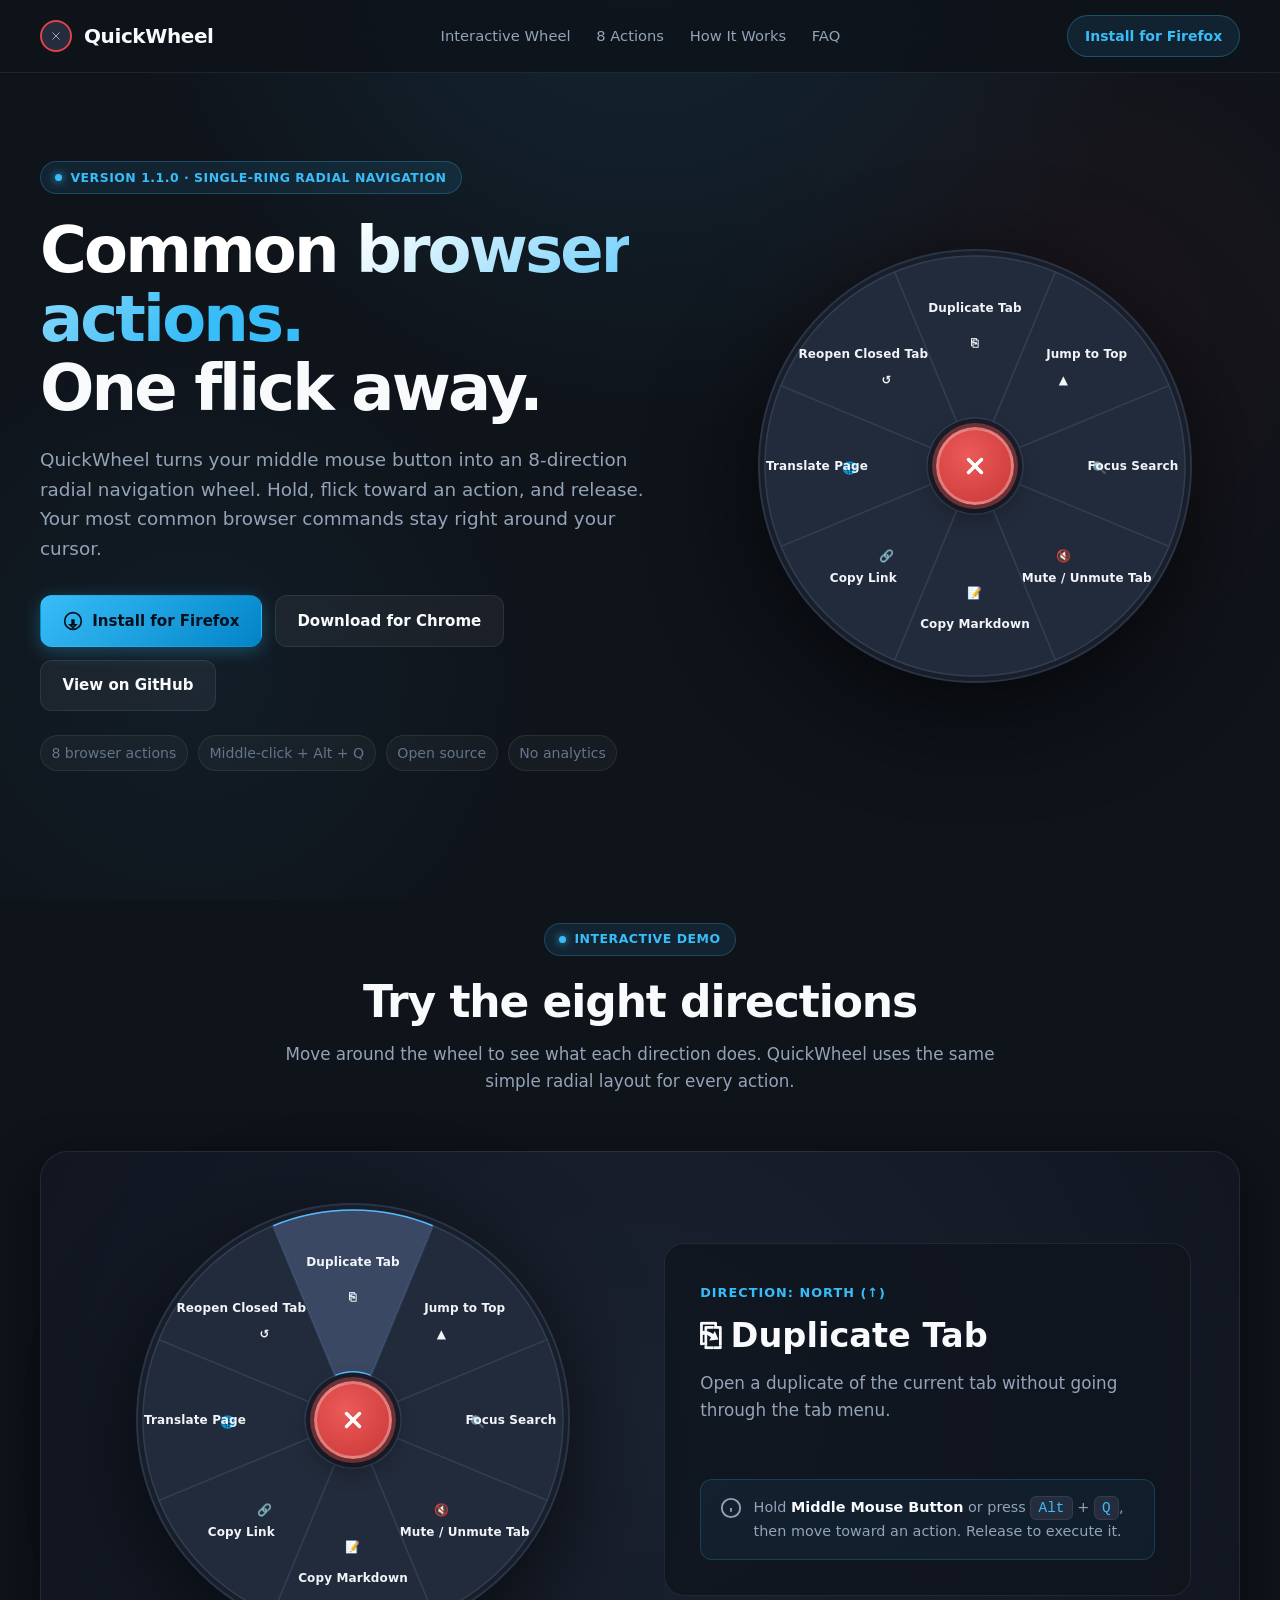
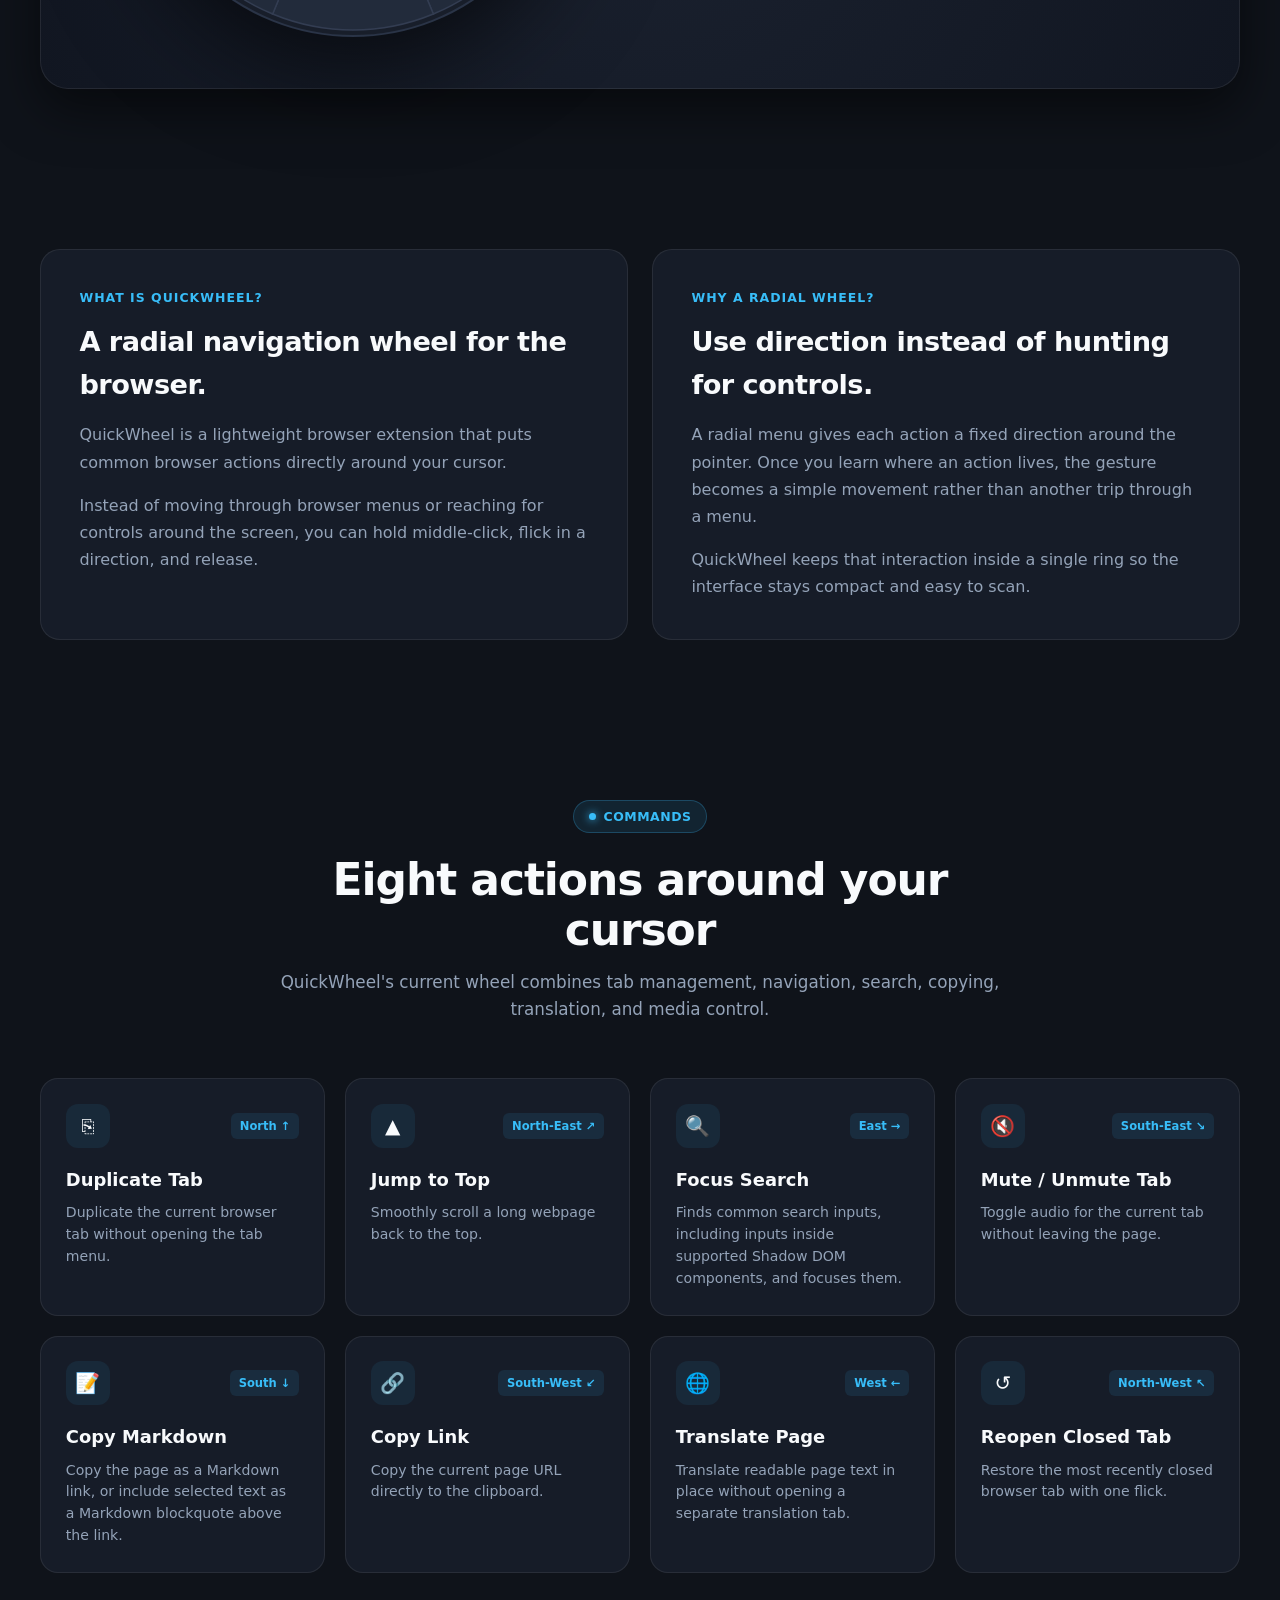
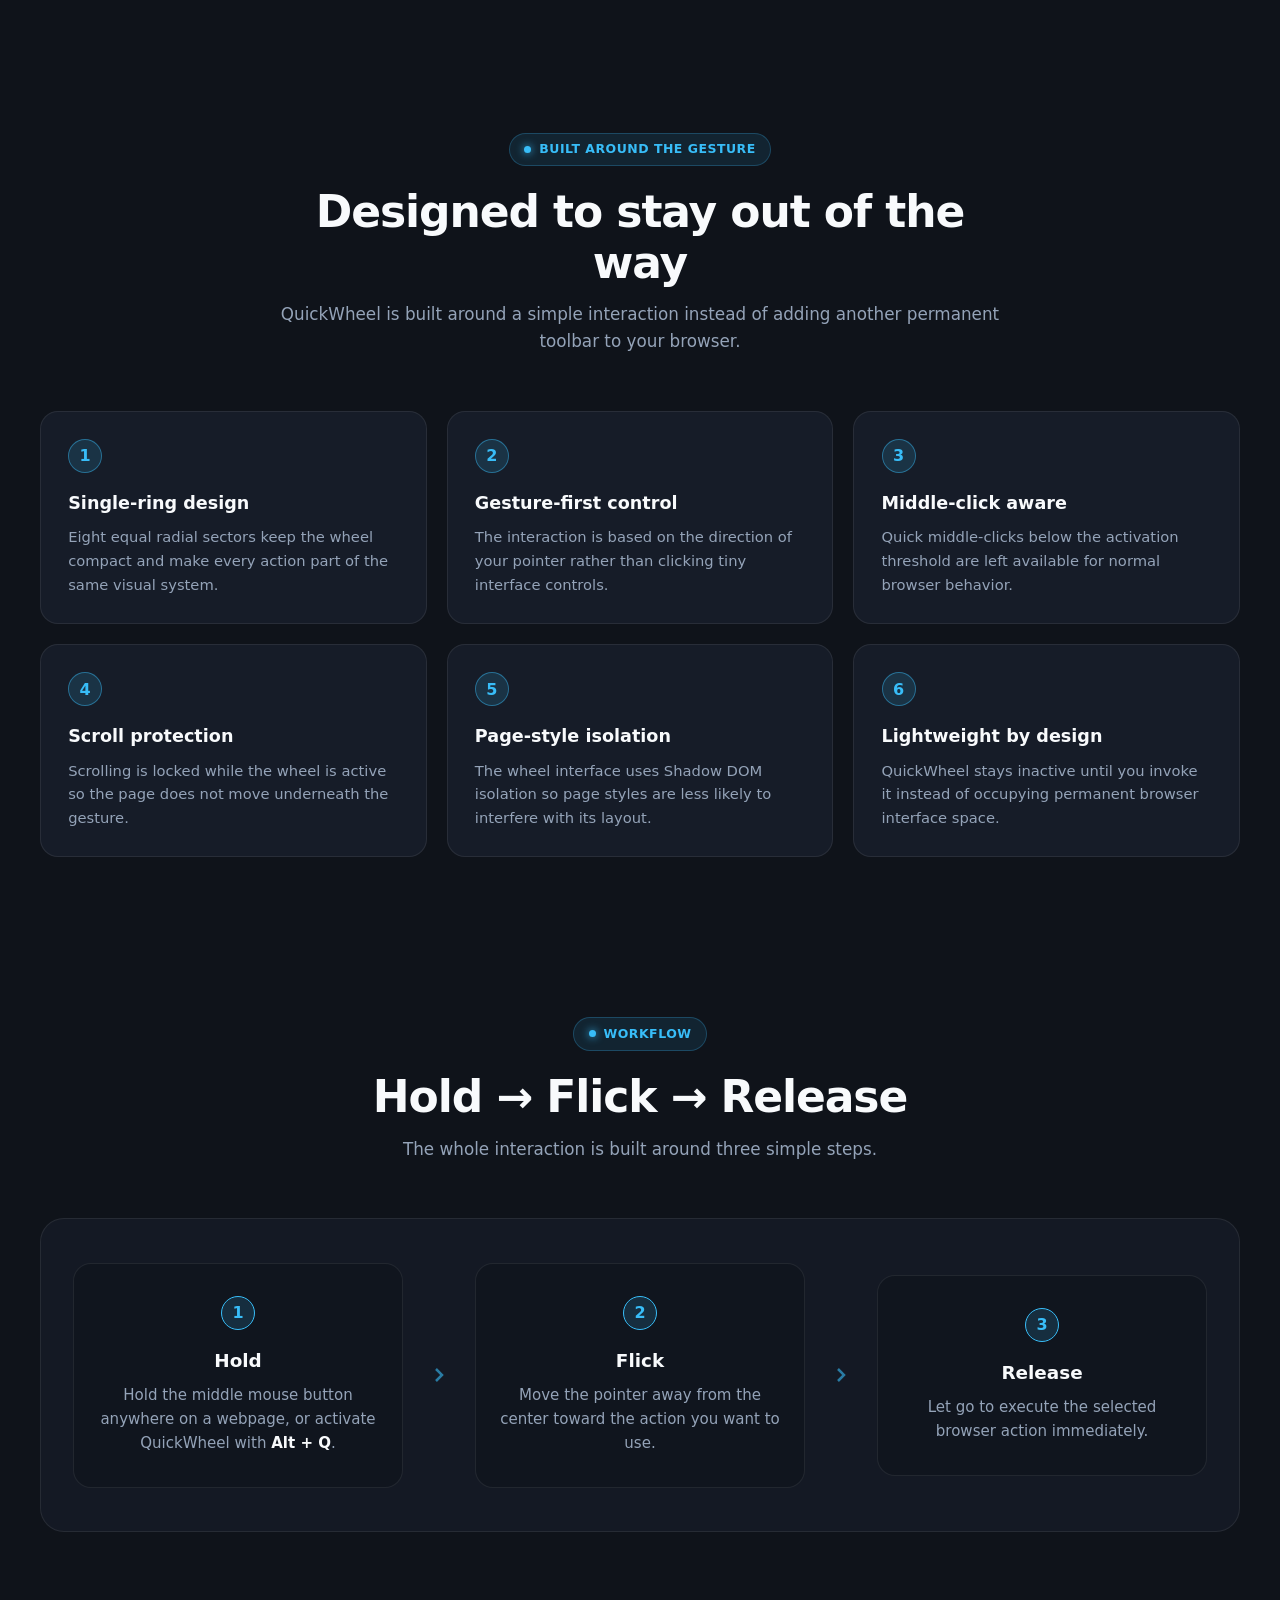
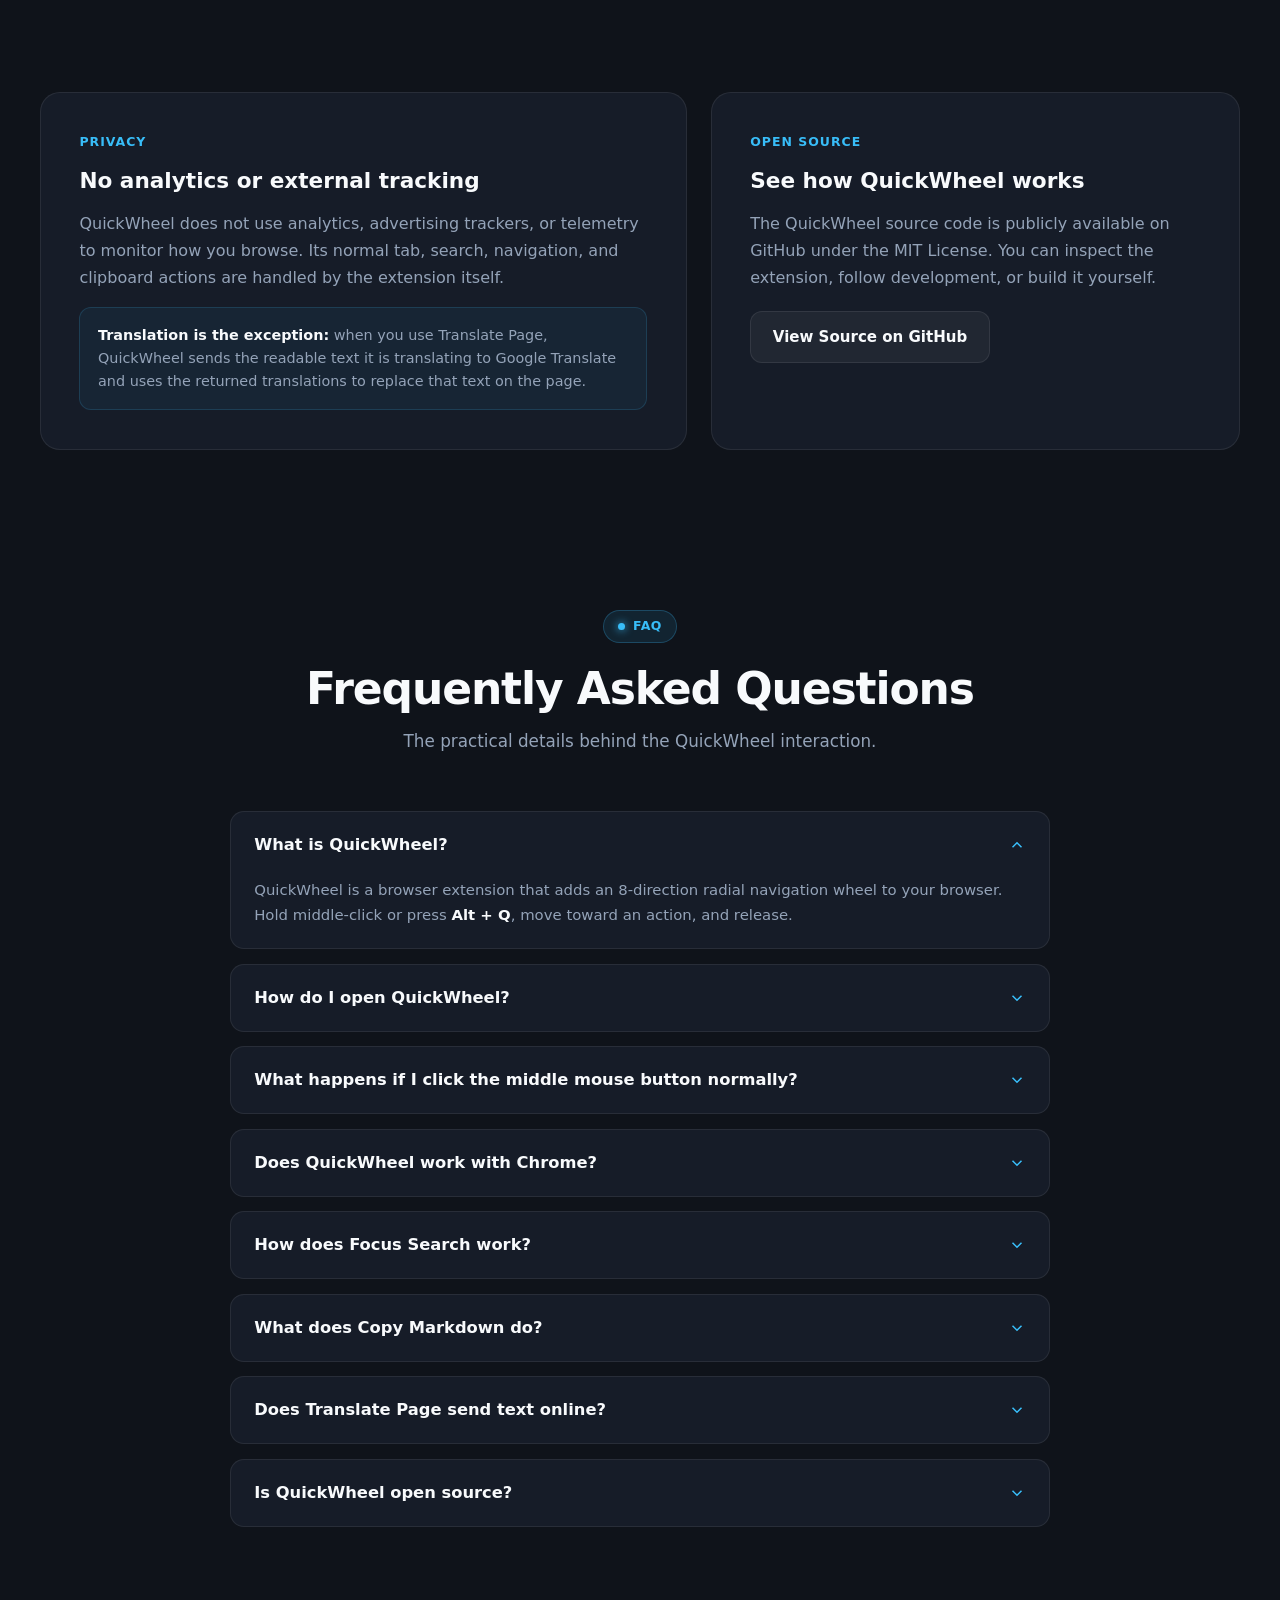
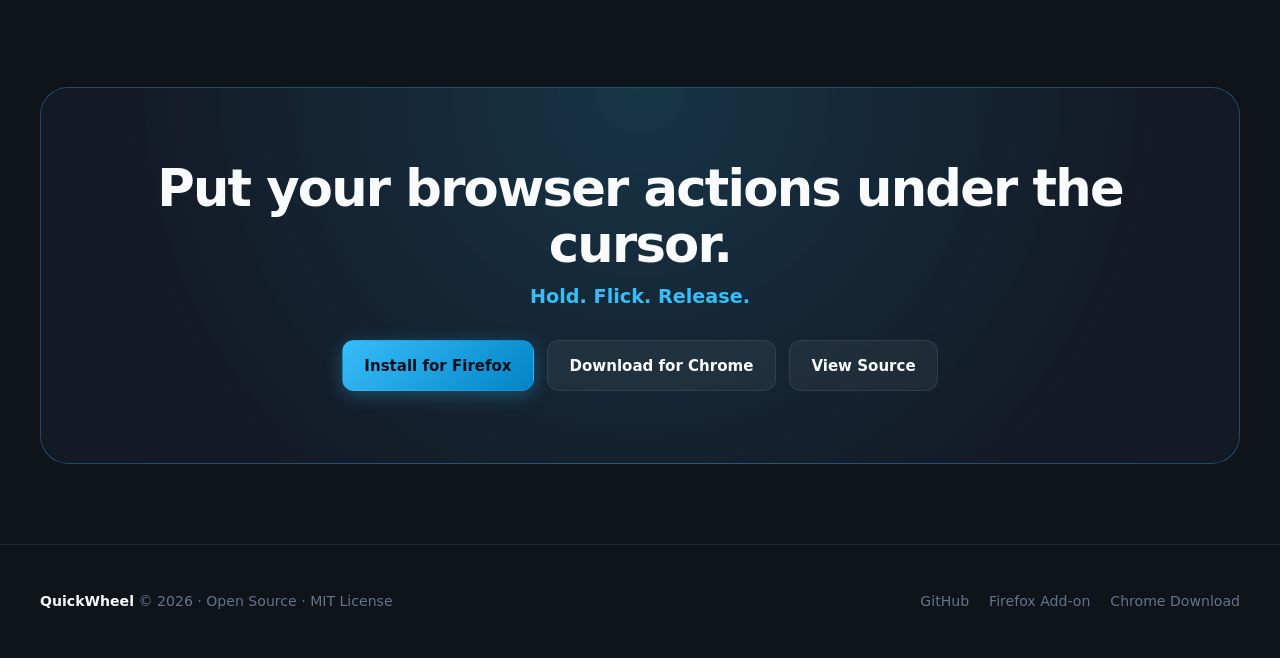
==== commit 28ebd18e: "Remove unnecessary code snippets from index.html" ====
--- a/index.html
+++ b/index.html
@@ -1026,7 +1026,7 @@
         <span>QuickWheel</span>
       </a>
 
-```
+
   <nav class="nav-links" aria-label="Primary navigation">
     <a href="#demo" class="nav-link">Interactive Wheel</a>
     <a href="#actions" class="nav-link">8 Actions</a>
@@ -1043,13 +1043,13 @@
     Install for Firefox
   </a>
 </div>
-```
+
 
   </header>
 
   <main>
 
-```
+
 <!-- HERO -->
 <section class="hero">
   <div class="container hero-grid">
@@ -1814,7 +1814,7 @@
     </div>
   </div>
 </section>
-```
+
 
   </main>
 
@@ -1827,7 +1827,7 @@
         &copy; 2026 · Open Source · MIT License
       </div>
 
-```
+
   <div class="footer-links">
     <a
       href="https://github.com/fluryjanis/QuickWheel"
@@ -1854,7 +1854,7 @@
     </a>
   </div>
 </div>
-```
+
 
   </footer>
 
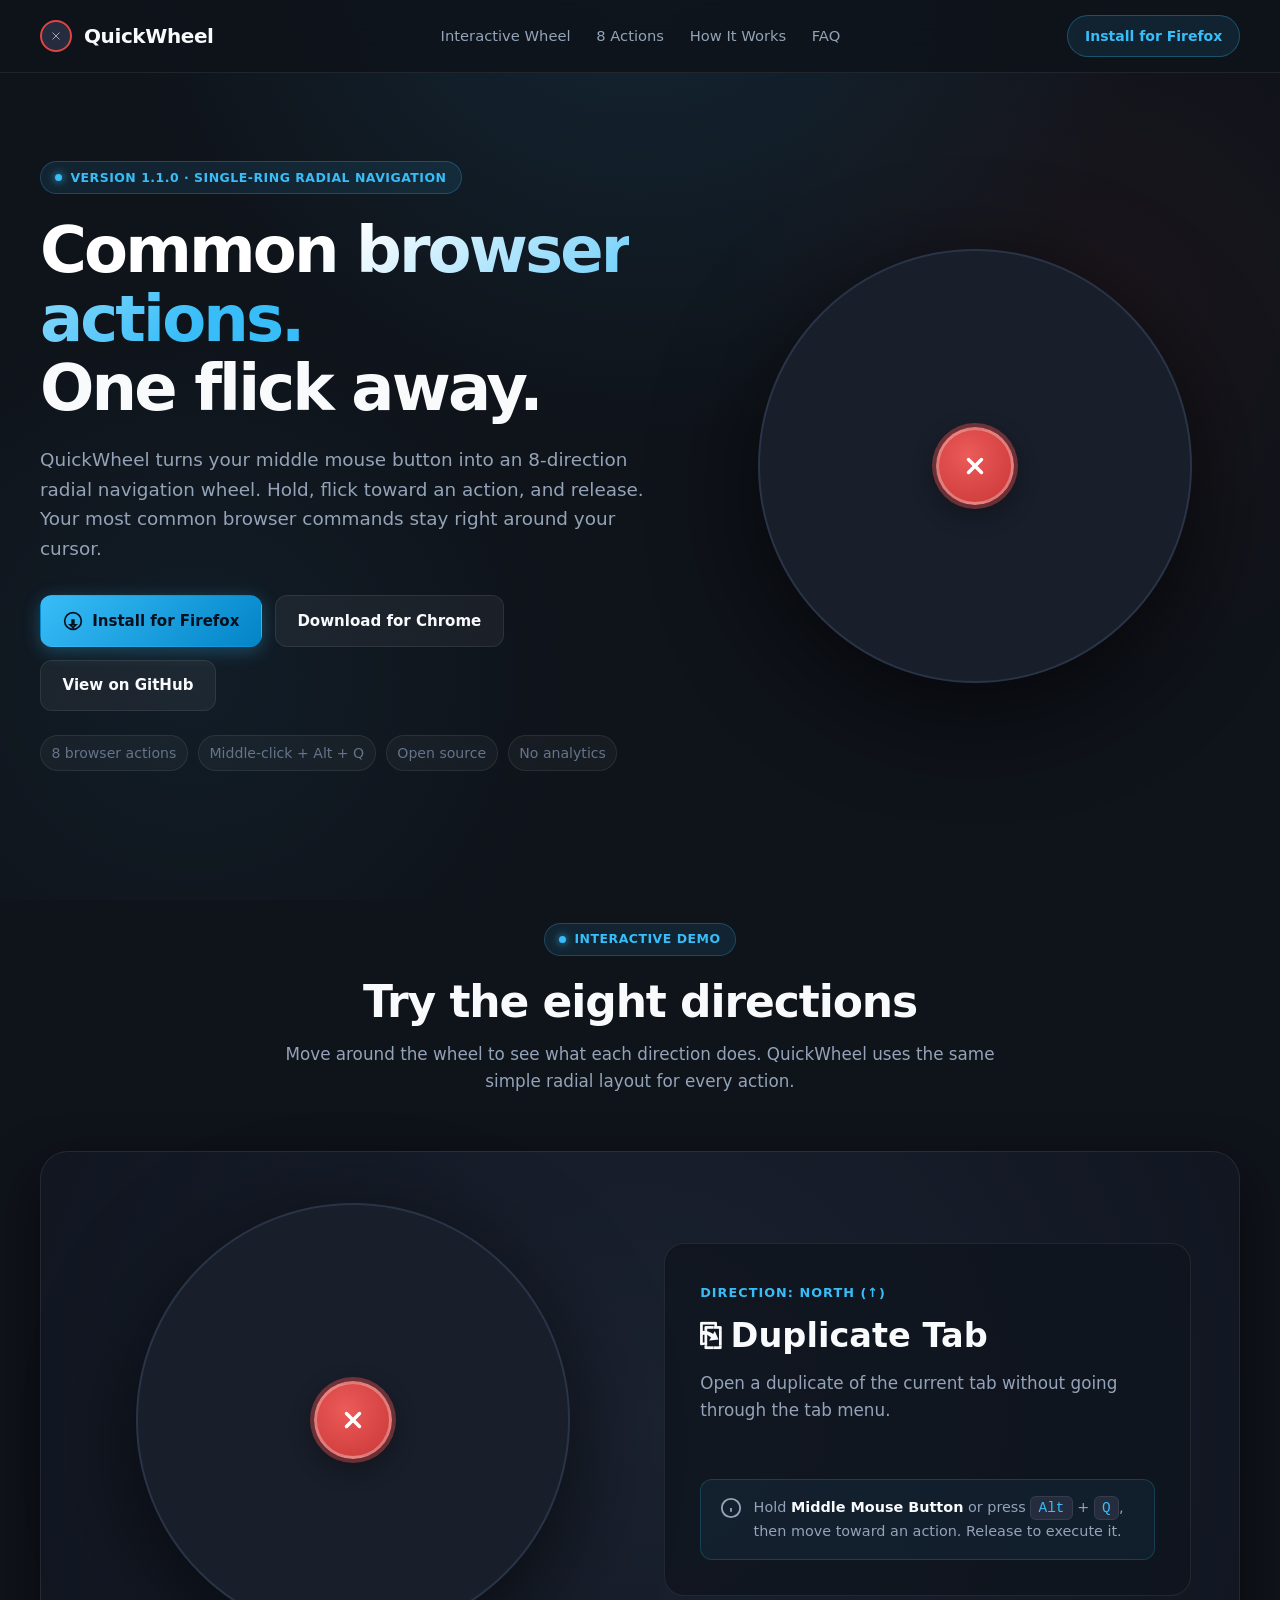
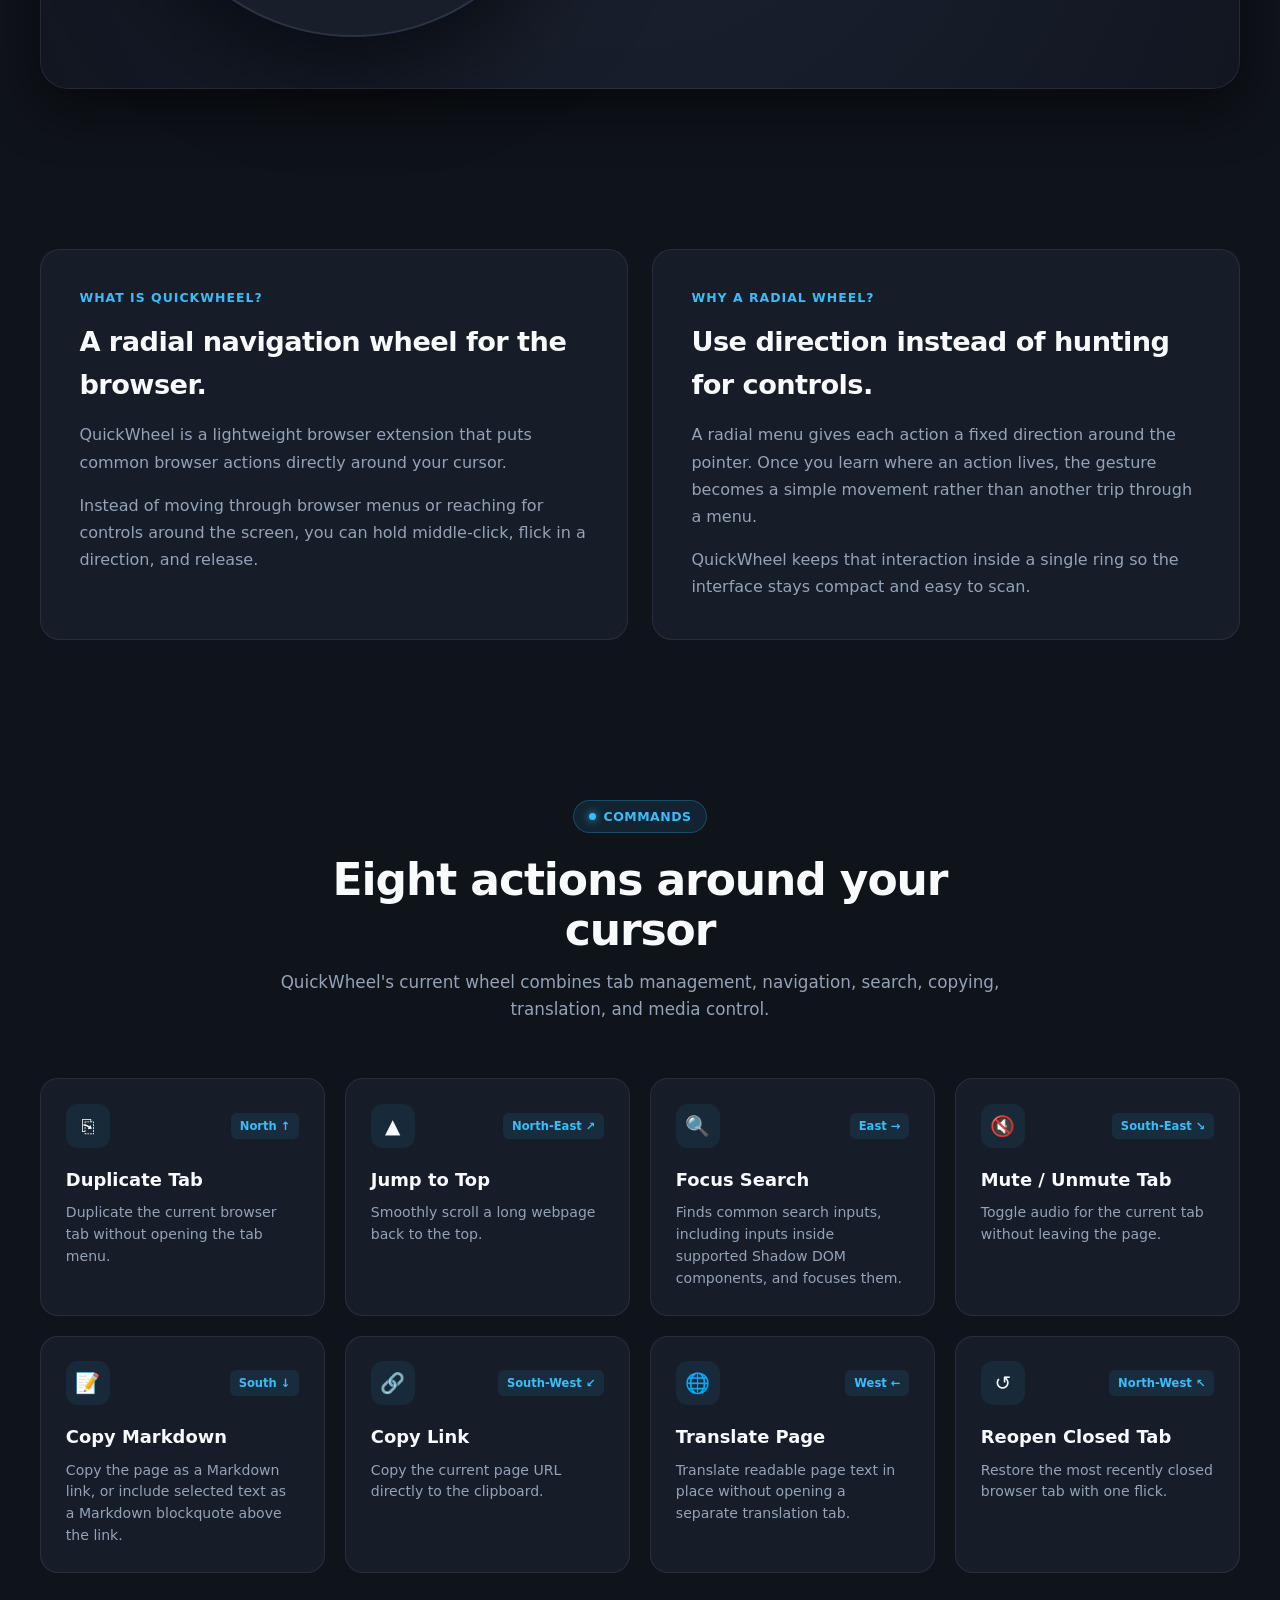
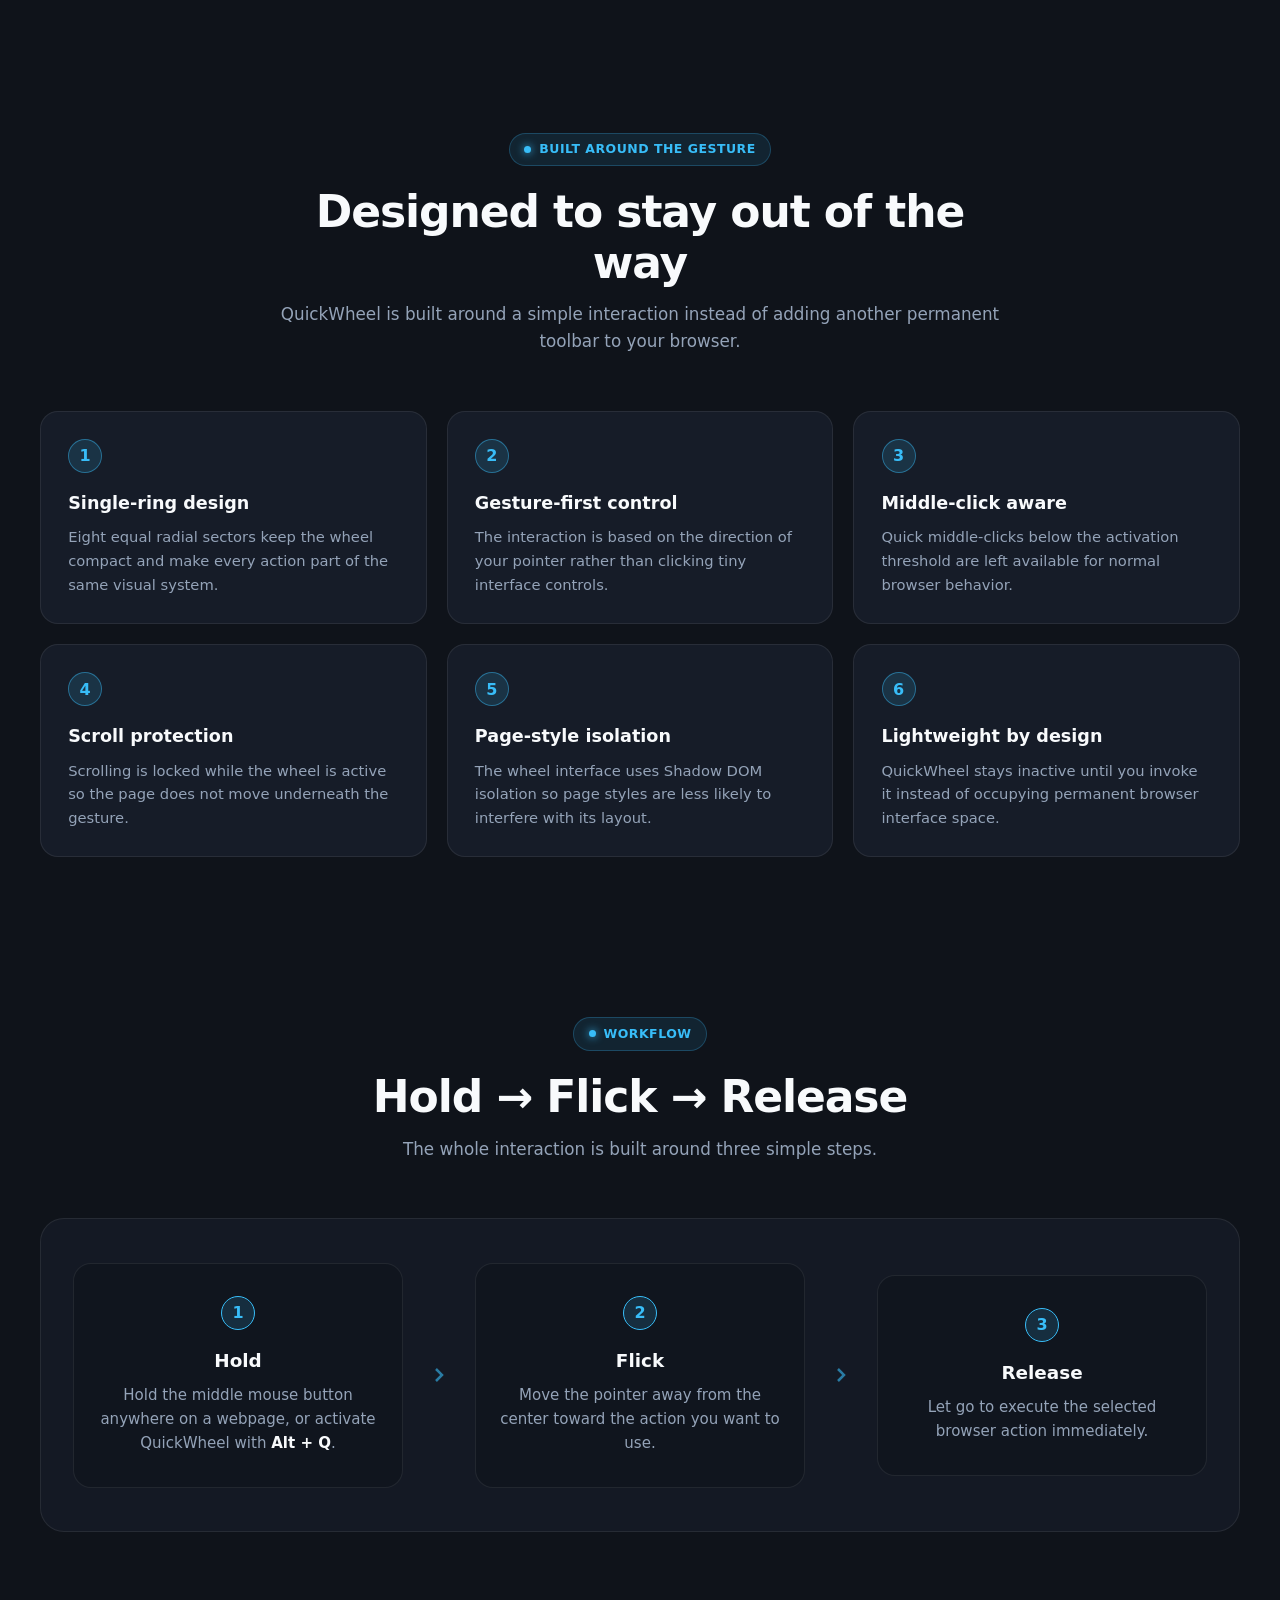
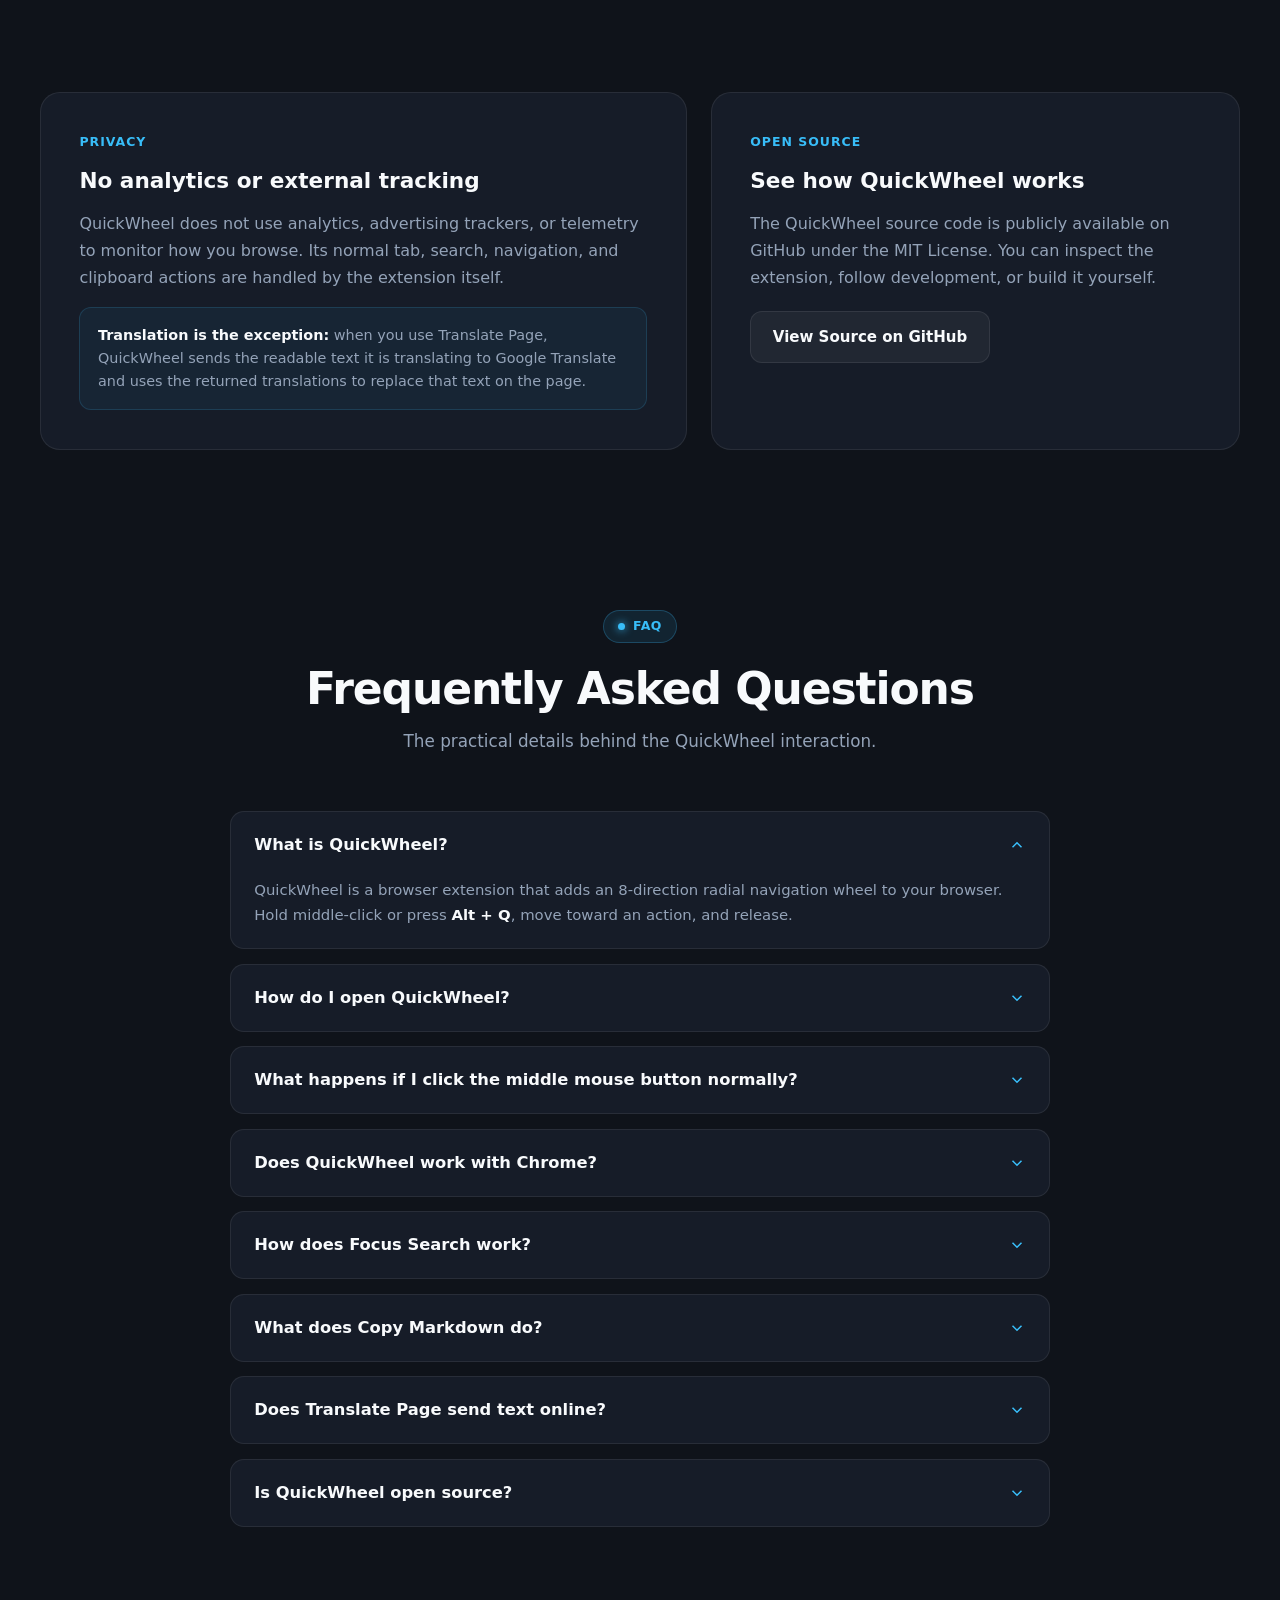
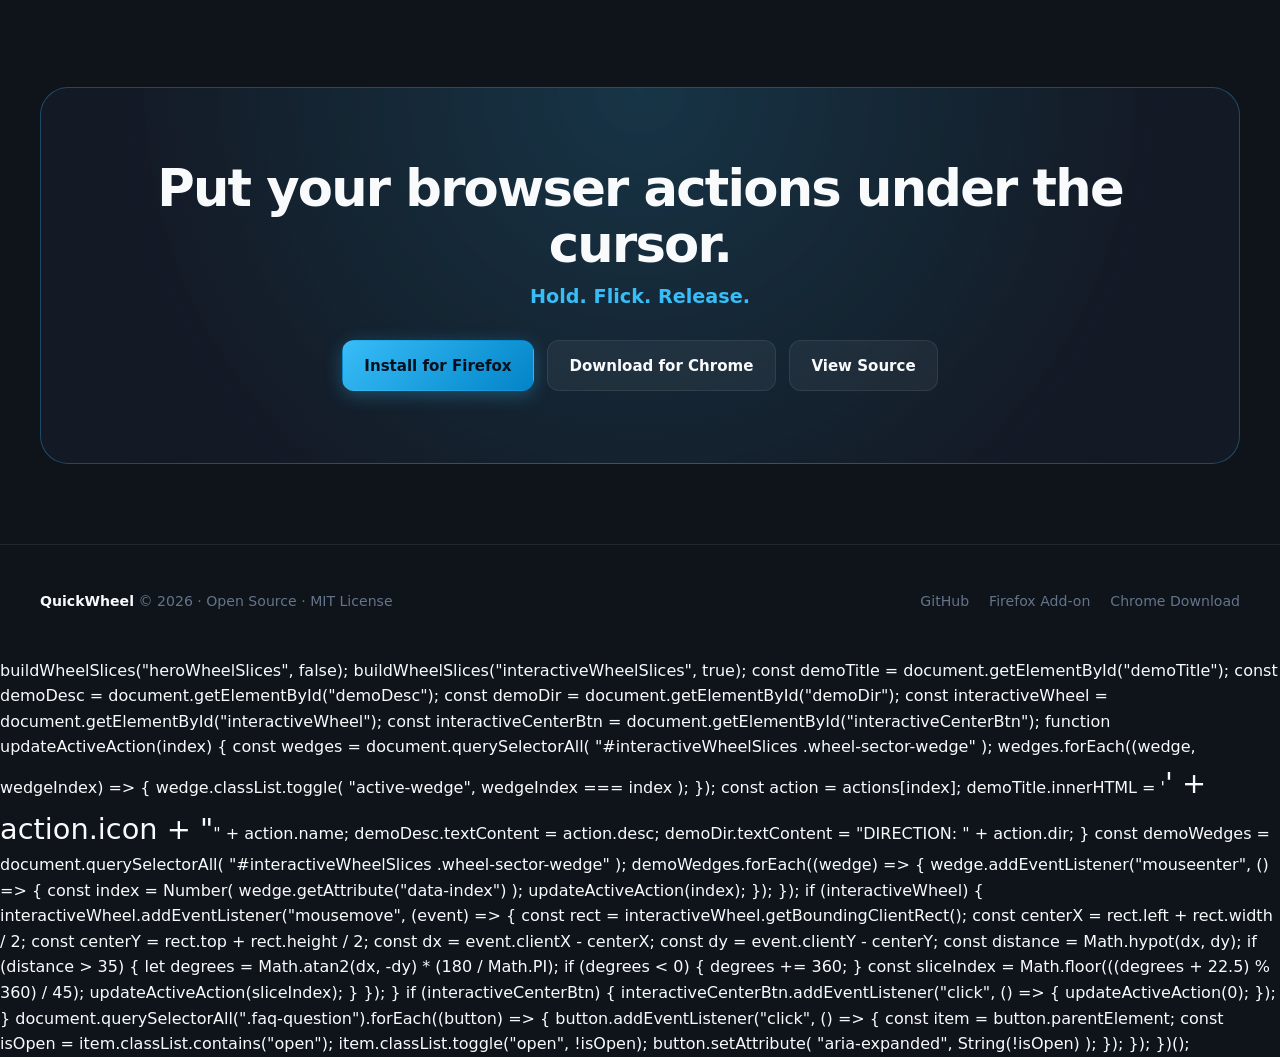
==== commit 0fbe8344: "Refactor buildWheelSlices and update action icons Refactor buildWheelSlices function to improve stru" ====
--- a/index.html
+++ b/index.html
@@ -1970,95 +1970,320 @@
         ].join(" ");
       }
 
-      function buildWheelSlices(containerId, isInteractive) {
-        const group = document.getElementById(containerId);
-
-        if (!group) {
-          return;
-        }
-
-        const cx = 220;
-        const cy = 220;
-        const innerR = 48;
-        const outerR = 210;
-        const iconR = 125;
-        const textR = 158;
-
-        actions.forEach((action, index) => {
-          const path = document.createElementNS(
-            "http://www.w3.org/2000/svg",
-            "path"
-          );
-
-          path.setAttribute(
-            "d",
-            describeDonutSegment(
-              cx,
-              cy,
-              innerR,
-              outerR,
-              action.startAngle,
-              action.endAngle
-            )
-          );
-
-          path.setAttribute(
-            "class",
-            "wheel-sector-wedge" +
-              (index === 0 && isInteractive ? " active-wedge" : "")
-          );
-
-          path.setAttribute("data-index", index);
-
-          group.appendChild(path);
-
-          const iconPosition = polarToCartesian(
+      html
+<script>
+  (function () {
+    "use strict";
+
+    const actions = [
+      {
+        name: "Duplicate Tab",
+        dir: "NORTH (↑)",
+        icon: "⎘",
+        desc: "Open a duplicate of the current tab without going through the tab menu.",
+        startAngle: -22.5,
+        endAngle: 22.5,
+        midAngle: 0
+      },
+      {
+        name: "Jump to Top",
+        dir: "NORTH-EAST (↗)",
+        icon: "▲",
+        desc: "Smoothly scroll a long webpage back to the top.",
+        startAngle: 22.5,
+        endAngle: 67.5,
+        midAngle: 45
+      },
+      {
+        name: "Focus Search",
+        dir: "EAST (→)",
+        icon: "🔍",
+        desc: "Find and focus a compatible search input on the current page.",
+        startAngle: 67.5,
+        endAngle: 112.5,
+        midAngle: 90
+      },
+      {
+        name: "Mute / Unmute Tab",
+        dir: "SOUTH-EAST (↘)",
+        icon: "🔇",
+        desc: "Toggle audio for the current browser tab.",
+        startAngle: 112.5,
+        endAngle: 157.5,
+        midAngle: 135
+      },
+      {
+        name: "Copy Markdown",
+        dir: "SOUTH (↓)",
+        icon: "📝",
+        desc: "Copy the page as a Markdown link, including selected text as a blockquote when applicable.",
+        startAngle: 157.5,
+        endAngle: 202.5,
+        midAngle: 180
+      },
+      {
+        name: "Copy Link",
+        dir: "SOUTH-WEST (↙)",
+        icon: "🔗",
+        desc: "Copy the current page URL directly to the clipboard.",
+        startAngle: 202.5,
+        endAngle: 247.5,
+        midAngle: 225
+      },
+      {
+        name: "Translate Page",
+        dir: "WEST (←)",
+        icon: "🌐",
+        desc: "Translate readable page text in place without opening a separate translation tab.",
+        startAngle: 247.5,
+        endAngle: 292.5,
+        midAngle: 270
+      },
+      {
+        name: "Reopen Closed Tab",
+        dir: "NORTH-WEST (↖)",
+        icon: "↺",
+        desc: "Restore the most recently closed browser tab.",
+        startAngle: 292.5,
+        endAngle: 337.5,
+        midAngle: 315
+      }
+    ];
+
+    function polarToCartesian(cx, cy, r, angleInDegrees) {
+      const radians = (angleInDegrees - 90) * Math.PI / 180;
+
+      return {
+        x: cx + (r * Math.cos(radians)),
+        y: cy + (r * Math.sin(radians))
+      };
+    }
+
+    function describeDonutSegment(
+      cx,
+      cy,
+      innerR,
+      outerR,
+      startAngle,
+      endAngle
+    ) {
+      const p1 = polarToCartesian(cx, cy, outerR, startAngle);
+      const p2 = polarToCartesian(cx, cy, outerR, endAngle);
+      const p3 = polarToCartesian(cx, cy, innerR, endAngle);
+      const p4 = polarToCartesian(cx, cy, innerR, startAngle);
+
+      return [
+        "M", p1.x, p1.y,
+        "A", outerR, outerR, 0, 0, 1, p2.x, p2.y,
+        "L", p3.x, p3.y,
+        "A", innerR, innerR, 0, 0, 0, p4.x, p4.y,
+        "Z"
+      ].join(" ");
+    }
+
+    function buildWheelSlices(containerId, isInteractive) {
+      const group = document.getElementById(containerId);
+
+      if (!group) {
+        return;
+      }
+
+      const cx = 220;
+      const cy = 220;
+
+      /*
+        Keep the icon and label separated.
+
+        Before:
+        iconR = 125
+        textR = 158
+
+        Now:
+        iconR = 108
+        textR = 162
+
+        This gives the icon more breathing room from the label,
+        especially for longer names such as "Mute / Unmute Tab".
+      */
+      const innerR = 48;
+      const outerR = 210;
+      const iconR = 108;
+      const textR = 162;
+
+      actions.forEach((action, index) => {
+        const path = document.createElementNS(
+          "http://www.w3.org/2000/svg",
+          "path"
+        );
+
+        path.setAttribute(
+          "d",
+          describeDonutSegment(
             cx,
             cy,
-            iconR,
-            action.midAngle
-          );
-
-          const textPosition = polarToCartesian(
-            cx,
-            cy,
-            textR,
-            action.midAngle
-          );
-
-          const itemGroup = document.createElementNS(
-            "http://www.w3.org/2000/svg",
-            "g"
-          );
-
-          itemGroup.setAttribute("class", "wheel-icon-item");
-
-          const iconText = document.createElementNS(
-            "http://www.w3.org/2000/svg",
-            "text"
-          );
-
-          iconText.setAttribute("x", iconPosition.x);
-          iconText.setAttribute("y", iconPosition.y + 6);
-          iconText.setAttribute("font-size", "22");
-          iconText.textContent = action.icon;
-
-          itemGroup.appendChild(iconText);
-
-          const labelText = document.createElementNS(
-            "http://www.w3.org/2000/svg",
-            "text"
-          );
-
-          labelText.setAttribute("x", textPosition.x);
-          labelText.setAttribute("y", textPosition.y + 4);
-          labelText.textContent = action.name;
-
-          itemGroup.appendChild(labelText);
-
-          group.appendChild(itemGroup);
-        });
-      }
+            innerR,
+            outerR,
+            action.startAngle,
+            action.endAngle
+          )
+        );
+
+        path.setAttribute(
+          "class",
+          "wheel-sector-wedge" +
+            (index === 0 && isInteractive ? " active-wedge" : "")
+        );
+
+        path.setAttribute("data-index", index);
+
+        group.appendChild(path);
+
+        /* ICON */
+        const iconPosition = polarToCartesian(
+          cx,
+          cy,
+          iconR,
+          action.midAngle
+        );
+
+        const iconText = document.createElementNS(
+          "http://www.w3.org/2000/svg",
+          "text"
+        );
+
+        iconText.setAttribute("x", iconPosition.x);
+        iconText.setAttribute("y", iconPosition.y + 6);
+        iconText.setAttribute("font-size", "20");
+        iconText.setAttribute("text-anchor", "middle");
+        iconText.textContent = action.icon;
+
+        group.appendChild(iconText);
+
+        /* LABEL */
+        const textPosition = polarToCartesian(
+          cx,
+          cy,
+          textR,
+          action.midAngle
+        );
+
+        const labelText = document.createElementNS(
+          "http://www.w3.org/2000/svg",
+          "text"
+        );
+
+        labelText.setAttribute("x", textPosition.x);
+        labelText.setAttribute("y", textPosition.y + 4);
+        labelText.setAttribute("font-size", "10");
+        labelText.setAttribute("font-weight", "650");
+        labelText.setAttribute("text-anchor", "middle");
+        labelText.setAttribute("fill", "#f1f5f9");
+        labelText.setAttribute(
+          "font-family",
+          "system-ui, -apple-system, BlinkMacSystemFont, 'Segoe UI', Roboto, sans-serif"
+        );
+        labelText.textContent = action.name;
+
+        group.appendChild(labelText);
+      });
+    }
+
+    buildWheelSlices("heroWheelSlices", false);
+    buildWheelSlices("interactiveWheelSlices", true);
+
+    const demoTitle = document.getElementById("demoTitle");
+    const demoDesc = document.getElementById("demoDesc");
+    const demoDir = document.getElementById("demoDir");
+    const interactiveWheel = document.getElementById("interactiveWheel");
+    const interactiveCenterBtn = document.getElementById("interactiveCenterBtn");
+
+    function updateActiveAction(index) {
+      const wedges = document.querySelectorAll(
+        "#interactiveWheelSlices .wheel-sector-wedge"
+      );
+
+      wedges.forEach((wedge, wedgeIndex) => {
+        wedge.classList.toggle(
+          "active-wedge",
+          wedgeIndex === index
+        );
+      });
+
+      const action = actions[index];
+
+      demoTitle.innerHTML =
+        '<span aria-hidden="true" style="font-size:1.8rem">' +
+        action.icon +
+        "</span>" +
+        action.name;
+
+      demoDesc.textContent = action.desc;
+      demoDir.textContent = "DIRECTION: " + action.dir;
+    }
+
+    const demoWedges = document.querySelectorAll(
+      "#interactiveWheelSlices .wheel-sector-wedge"
+    );
+
+    demoWedges.forEach((wedge) => {
+      wedge.addEventListener("mouseenter", () => {
+        const index = Number(
+          wedge.getAttribute("data-index")
+        );
+
+        updateActiveAction(index);
+      });
+    });
+
+    if (interactiveWheel) {
+      interactiveWheel.addEventListener("mousemove", (event) => {
+        const rect = interactiveWheel.getBoundingClientRect();
+
+        const centerX = rect.left + rect.width / 2;
+        const centerY = rect.top + rect.height / 2;
+
+        const dx = event.clientX - centerX;
+        const dy = event.clientY - centerY;
+
+        const distance = Math.hypot(dx, dy);
+
+        if (distance > 35) {
+          let degrees =
+            Math.atan2(dx, -dy) * (180 / Math.PI);
+
+          if (degrees < 0) {
+            degrees += 360;
+          }
+
+          const sliceIndex =
+            Math.floor(((degrees + 22.5) % 360) / 45);
+
+          updateActiveAction(sliceIndex);
+        }
+      });
+    }
+
+    if (interactiveCenterBtn) {
+      interactiveCenterBtn.addEventListener("click", () => {
+        updateActiveAction(0);
+      });
+    }
+
+    document.querySelectorAll(".faq-question").forEach((button) => {
+      button.addEventListener("click", () => {
+        const item = button.parentElement;
+        const isOpen = item.classList.contains("open");
+
+        item.classList.toggle("open", !isOpen);
+        button.setAttribute(
+          "aria-expanded",
+          String(!isOpen)
+        );
+      });
+    });
+  })();
+</script>
+
 
       buildWheelSlices("heroWheelSlices", false);
       buildWheelSlices("interactiveWheelSlices", true);
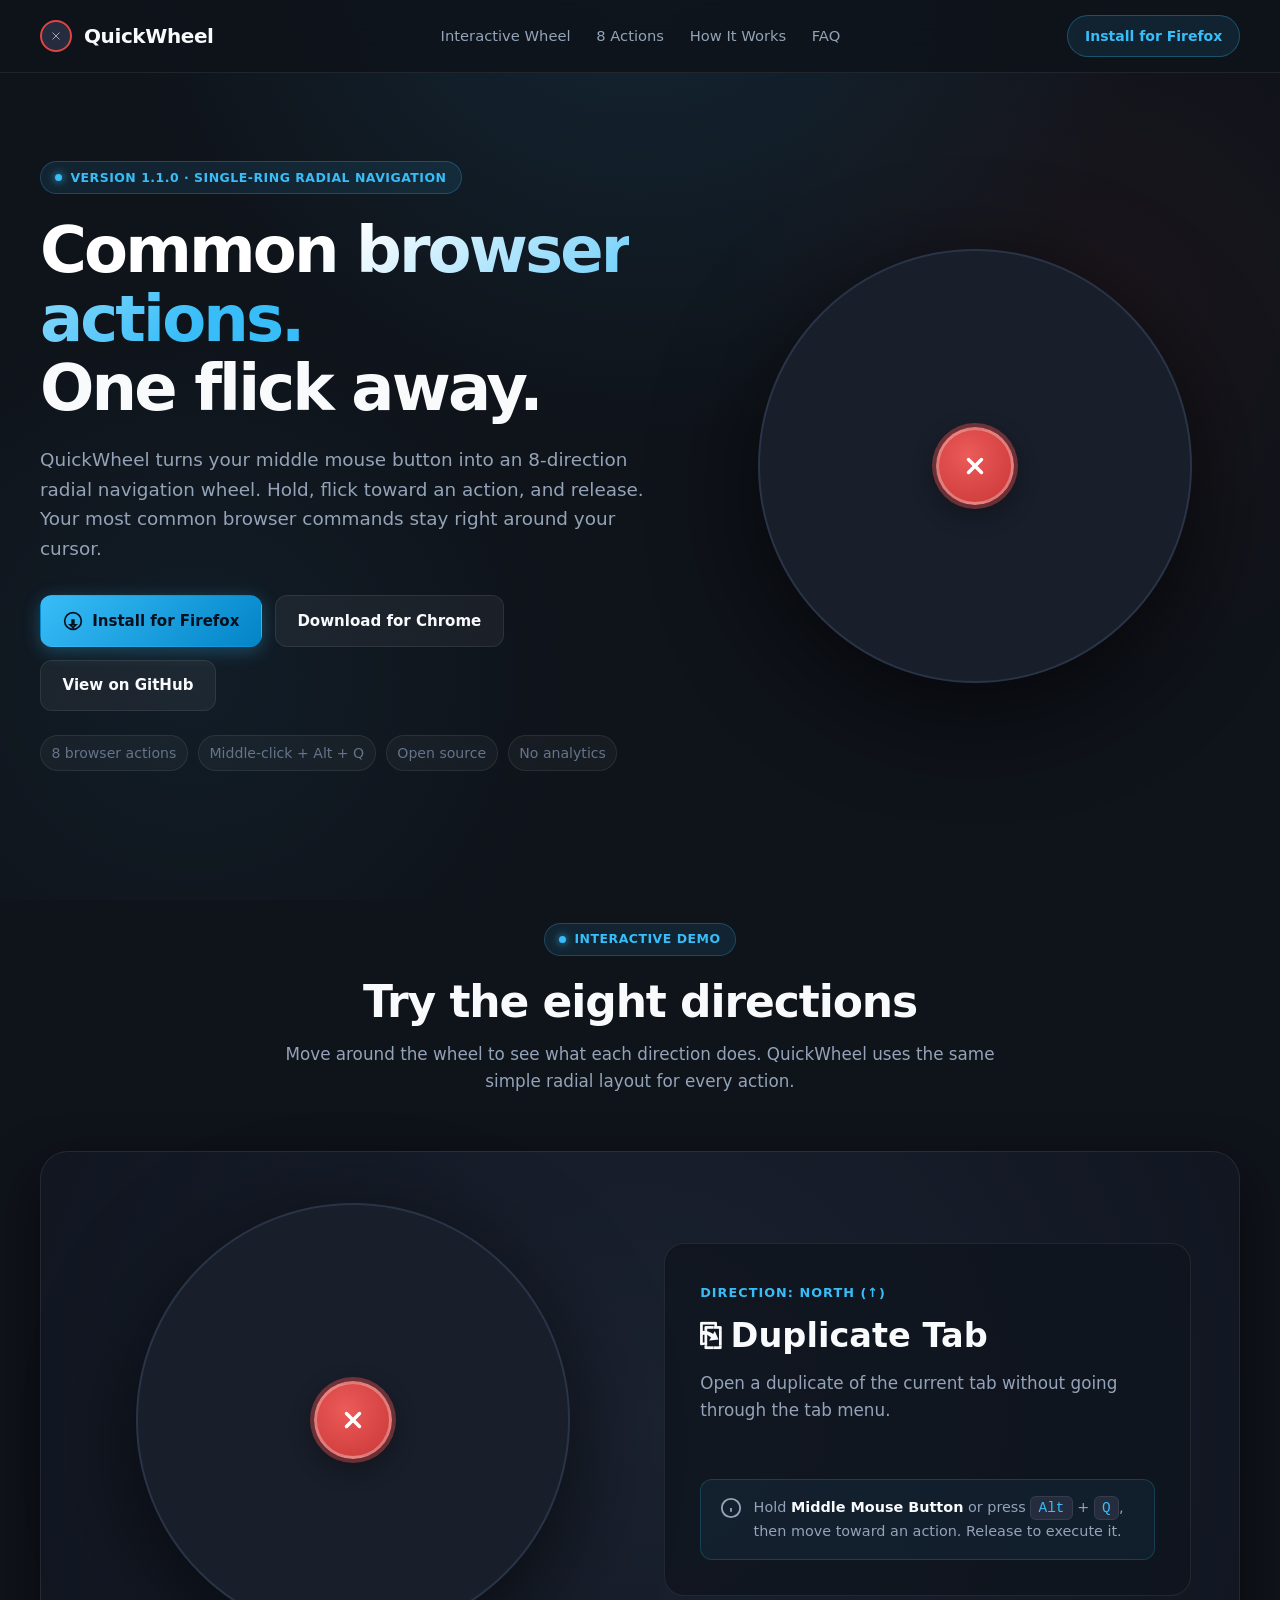
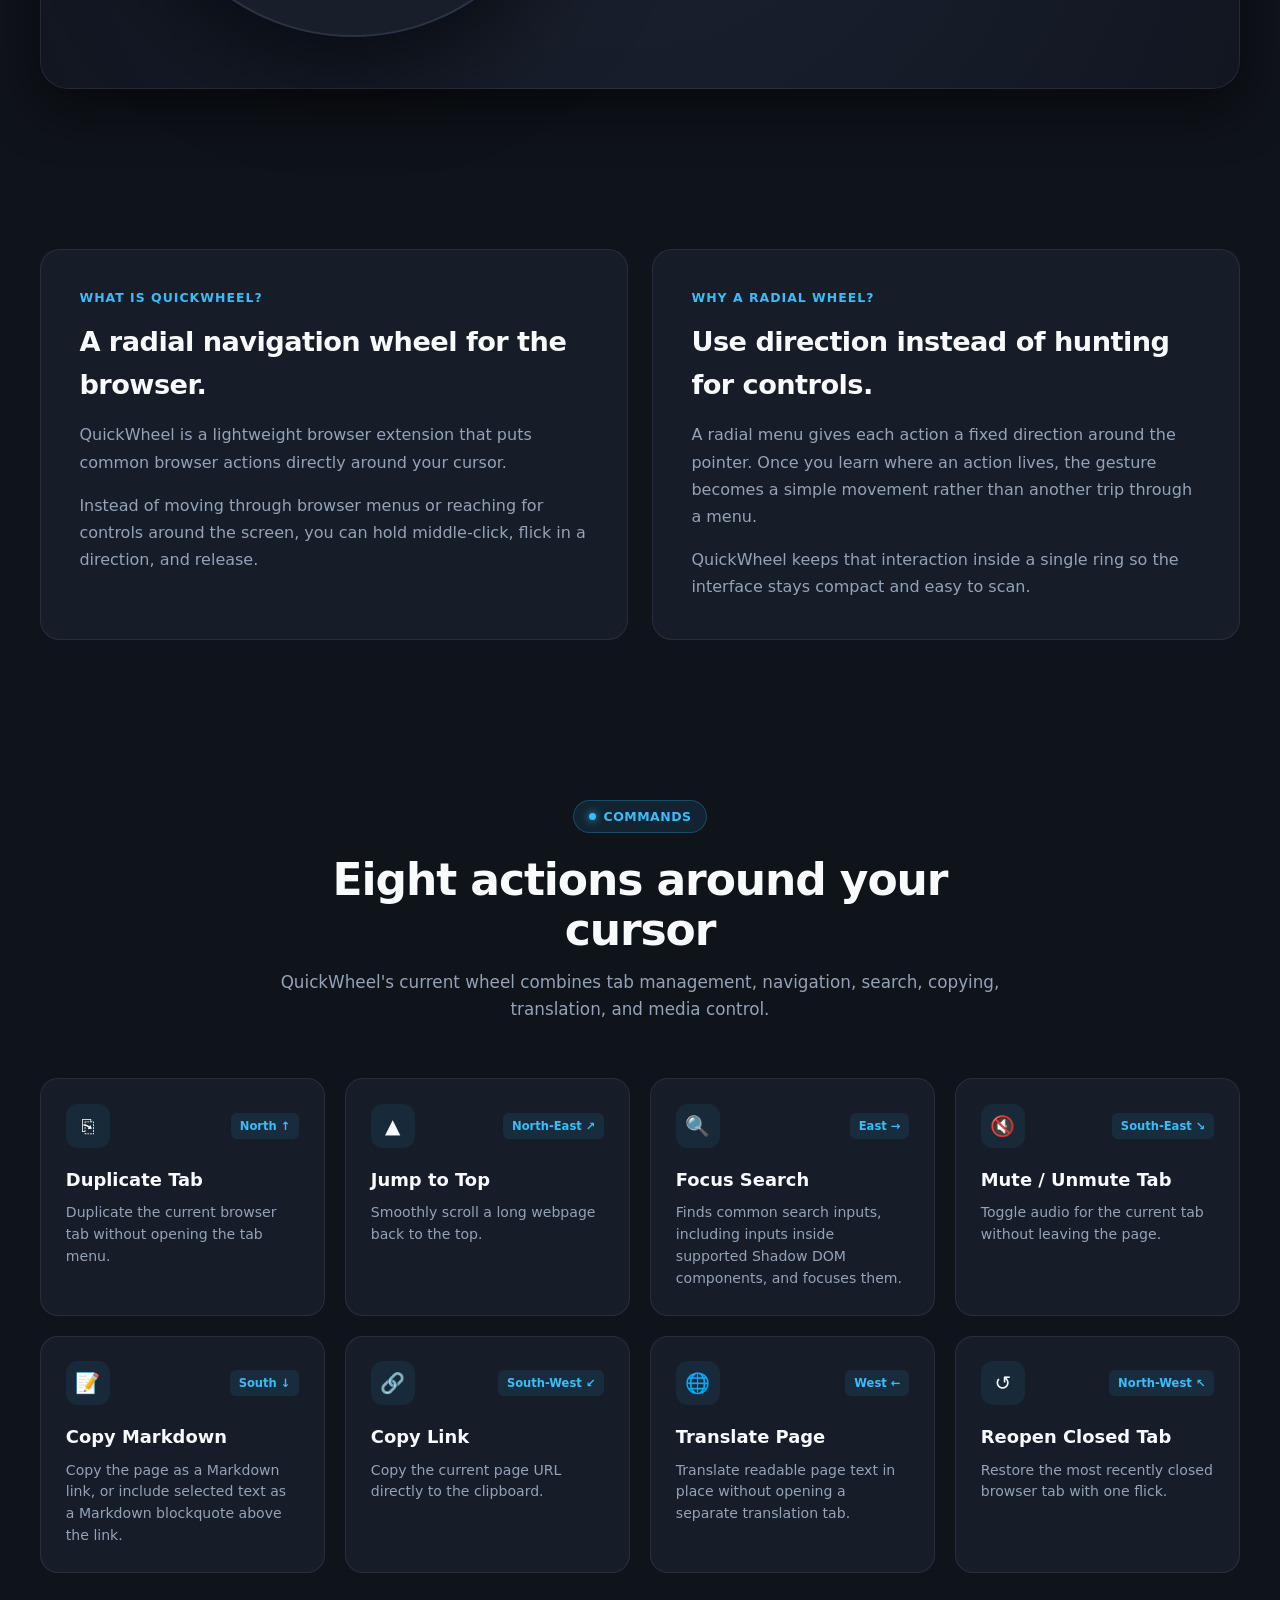
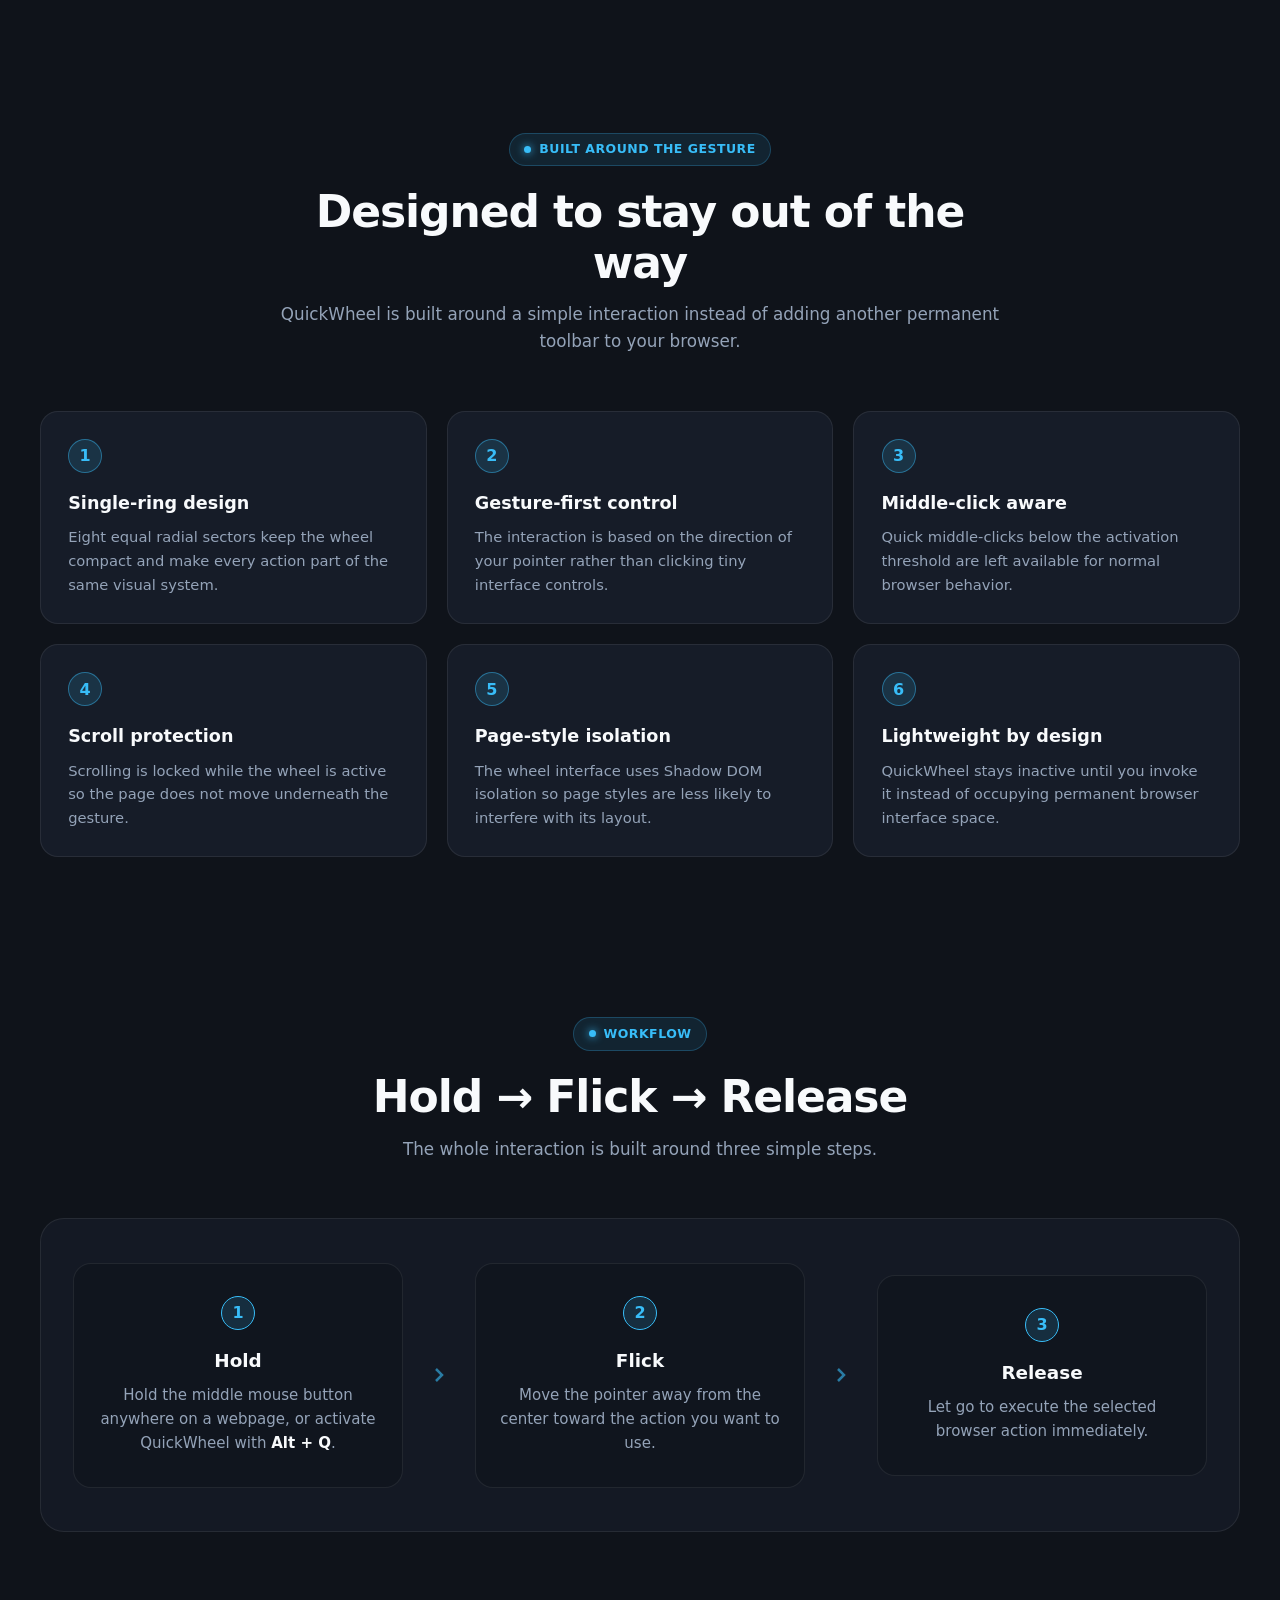
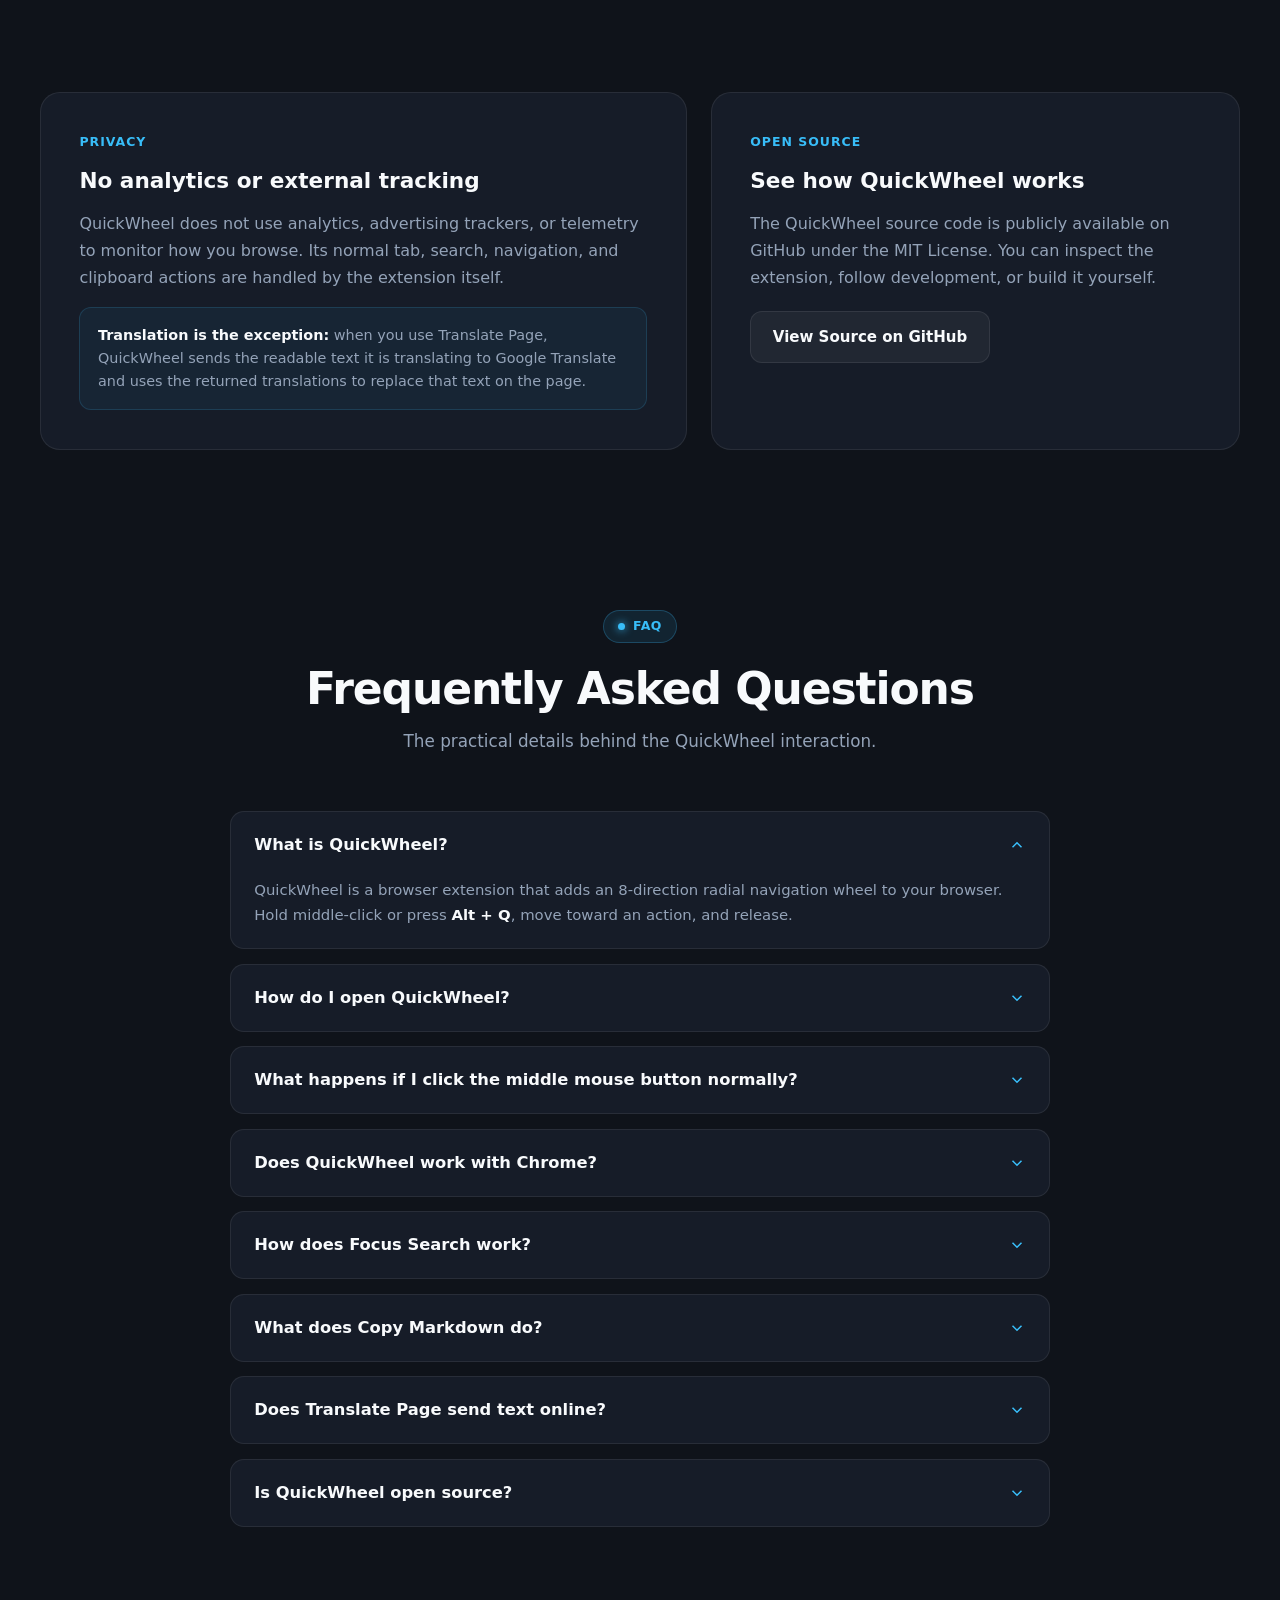
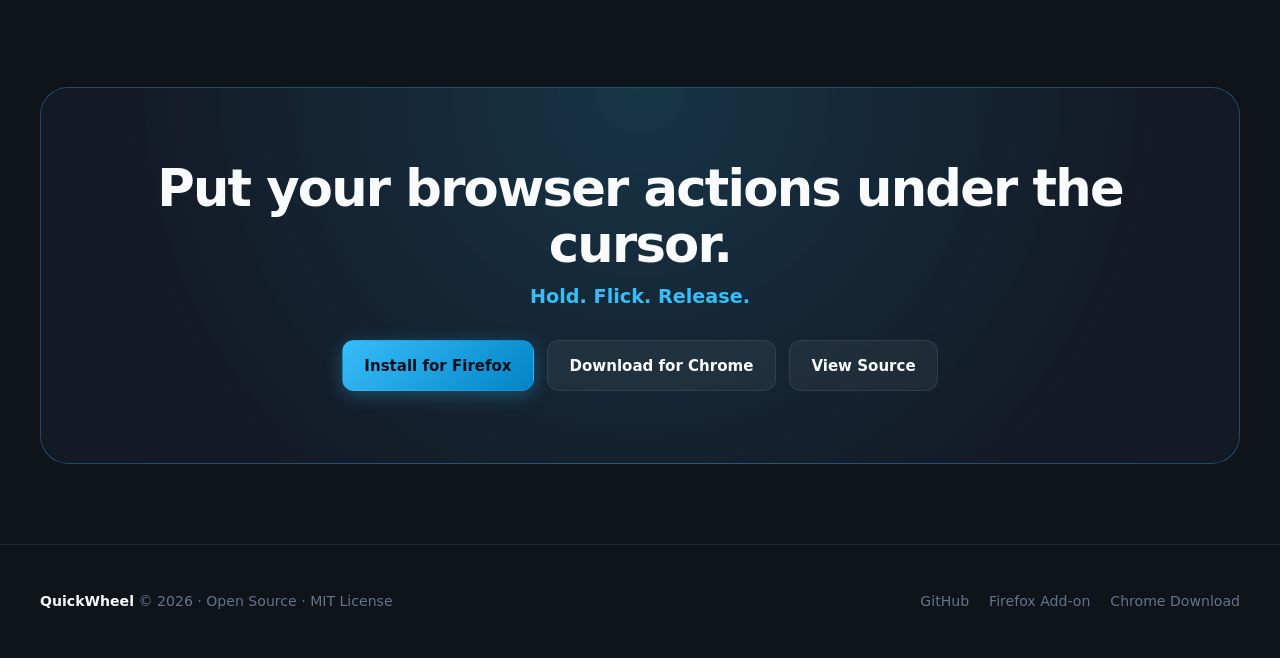
==== commit 250ed8a1: "Add user action script and remove old functionality Added a script to define actions for user intera" ====
--- a/index.html
+++ b/index.html
@@ -2081,6 +2081,117 @@
       ].join(" ");
     }
 
+    html
+<script>
+  (function () {
+    "use strict";
+
+    const actions = [
+      {
+        name: "Duplicate Tab",
+        dir: "NORTH (↑)",
+        icon: "⎘",
+        desc: "Open a duplicate of the current tab without going through the tab menu.",
+        startAngle: -22.5,
+        endAngle: 22.5,
+        midAngle: 0
+      },
+      {
+        name: "Jump to Top",
+        dir: "NORTH-EAST (↗)",
+        icon: "▲",
+        desc: "Smoothly scroll a long webpage back to the top.",
+        startAngle: 22.5,
+        endAngle: 67.5,
+        midAngle: 45
+      },
+      {
+        name: "Focus Search",
+        dir: "EAST (→)",
+        icon: "🔍",
+        desc: "Find and focus a compatible search input on the current page.",
+        startAngle: 67.5,
+        endAngle: 112.5,
+        midAngle: 90
+      },
+      {
+        name: "Mute / Unmute Tab",
+        dir: "SOUTH-EAST (↘)",
+        icon: "🔇",
+        desc: "Toggle audio for the current browser tab.",
+        startAngle: 112.5,
+        endAngle: 157.5,
+        midAngle: 135
+      },
+      {
+        name: "Copy Markdown",
+        dir: "SOUTH (↓)",
+        icon: "📝",
+        desc: "Copy the page as a Markdown link, including selected text as a blockquote when applicable.",
+        startAngle: 157.5,
+        endAngle: 202.5,
+        midAngle: 180
+      },
+      {
+        name: "Copy Link",
+        dir: "SOUTH-WEST (↙)",
+        icon: "🔗",
+        desc: "Copy the current page URL directly to the clipboard.",
+        startAngle: 202.5,
+        endAngle: 247.5,
+        midAngle: 225
+      },
+      {
+        name: "Translate Page",
+        dir: "WEST (←)",
+        icon: "🌐",
+        desc: "Translate readable page text in place without opening a separate translation tab.",
+        startAngle: 247.5,
+        endAngle: 292.5,
+        midAngle: 270
+      },
+      {
+        name: "Reopen Closed Tab",
+        dir: "NORTH-WEST (↖)",
+        icon: "↺",
+        desc: "Restore the most recently closed browser tab.",
+        startAngle: 292.5,
+        endAngle: 337.5,
+        midAngle: 315
+      }
+    ];
+
+    function polarToCartesian(cx, cy, r, angleInDegrees) {
+      const radians = (angleInDegrees - 90) * Math.PI / 180;
+
+      return {
+        x: cx + (r * Math.cos(radians)),
+        y: cy + (r * Math.sin(radians))
+      };
+    }
+
+    function describeDonutSegment(
+      cx,
+      cy,
+      innerR,
+      outerR,
+      startAngle,
+      endAngle
+    ) {
+      const p1 = polarToCartesian(cx, cy, outerR, startAngle);
+      const p2 = polarToCartesian(cx, cy, outerR, endAngle);
+      const p3 = polarToCartesian(cx, cy, innerR, endAngle);
+      const p4 = polarToCartesian(cx, cy, innerR, startAngle);
+
+      return [
+        "M", p1.x, p1.y,
+        "A", outerR, outerR, 0, 0, 1, p2.x, p2.y,
+        "L", p3.x, p3.y,
+        "A", innerR, innerR, 0, 0, 0, p4.x, p4.y,
+        "Z"
+      ].join(" ");
+    }
+
     function buildWheelSlices(containerId, isInteractive) {
       const group = document.getElementById(containerId);
 
@@ -2285,101 +2396,6 @@
 </script>
 
 
-      buildWheelSlices("heroWheelSlices", false);
-      buildWheelSlices("interactiveWheelSlices", true);
-
-      const demoTitle = document.getElementById("demoTitle");
-      const demoDesc = document.getElementById("demoDesc");
-      const demoDir = document.getElementById("demoDir");
-      const interactiveWheel = document.getElementById("interactiveWheel");
-      const interactiveCenterBtn = document.getElementById("interactiveCenterBtn");
-
-      function updateActiveAction(index) {
-        const wedges = document.querySelectorAll(
-          "#interactiveWheelSlices .wheel-sector-wedge"
-        );
-
-        wedges.forEach((wedge, wedgeIndex) => {
-          wedge.classList.toggle(
-            "active-wedge",
-            wedgeIndex === index
-          );
-        });
-
-        const action = actions[index];
-
-        demoTitle.innerHTML =
-          '<span aria-hidden="true" style="font-size:1.8rem">' +
-          action.icon +
-          "</span>" +
-          action.name;
-
-        demoDesc.textContent = action.desc;
-        demoDir.textContent = "DIRECTION: " + action.dir;
-      }
-
-      const demoWedges = document.querySelectorAll(
-        "#interactiveWheelSlices .wheel-sector-wedge"
-      );
-
-      demoWedges.forEach((wedge) => {
-        wedge.addEventListener("mouseenter", () => {
-          const index = Number(
-            wedge.getAttribute("data-index")
-          );
-
-          updateActiveAction(index);
-        });
-      });
-
-      if (interactiveWheel) {
-        interactiveWheel.addEventListener("mousemove", (event) => {
-          const rect = interactiveWheel.getBoundingClientRect();
-
-          const centerX = rect.left + rect.width / 2;
-          const centerY = rect.top + rect.height / 2;
-
-          const dx = event.clientX - centerX;
-          const dy = event.clientY - centerY;
-
-          const distance = Math.hypot(dx, dy);
-
-          if (distance > 35) {
-            let degrees =
-              Math.atan2(dx, -dy) * (180 / Math.PI);
-
-            if (degrees < 0) {
-              degrees += 360;
-            }
-
-            const sliceIndex =
-              Math.floor(((degrees + 22.5) % 360) / 45);
-
-            updateActiveAction(sliceIndex);
-          }
-        });
-      }
-
-      if (interactiveCenterBtn) {
-        interactiveCenterBtn.addEventListener("click", () => {
-          updateActiveAction(0);
-        });
-      }
-
-      document.querySelectorAll(".faq-question").forEach((button) => {
-        button.addEventListener("click", () => {
-          const item = button.parentElement;
-          const isOpen = item.classList.contains("open");
-
-          item.classList.toggle("open", !isOpen);
-          button.setAttribute(
-            "aria-expanded",
-            String(!isOpen)
-          );
-        });
-      });
-    })();
-  </script>
 
 </body>
 </html>
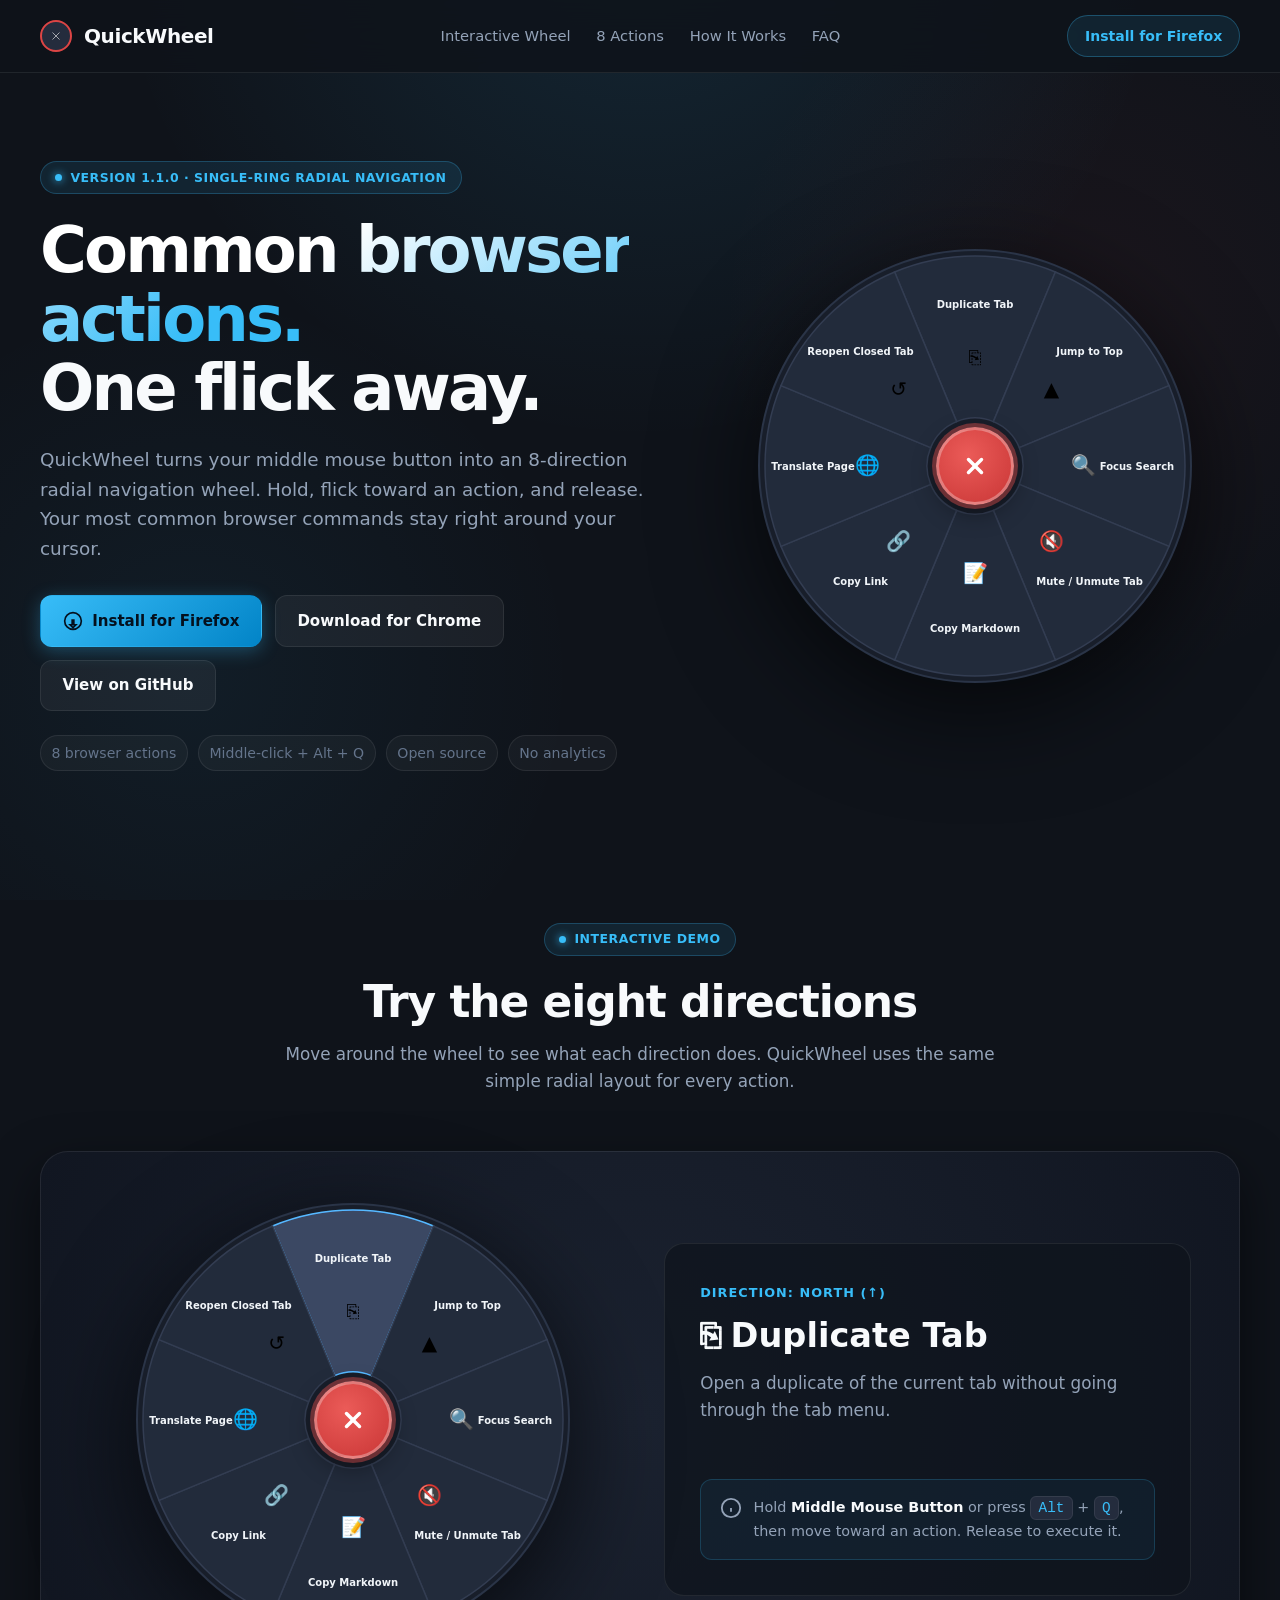
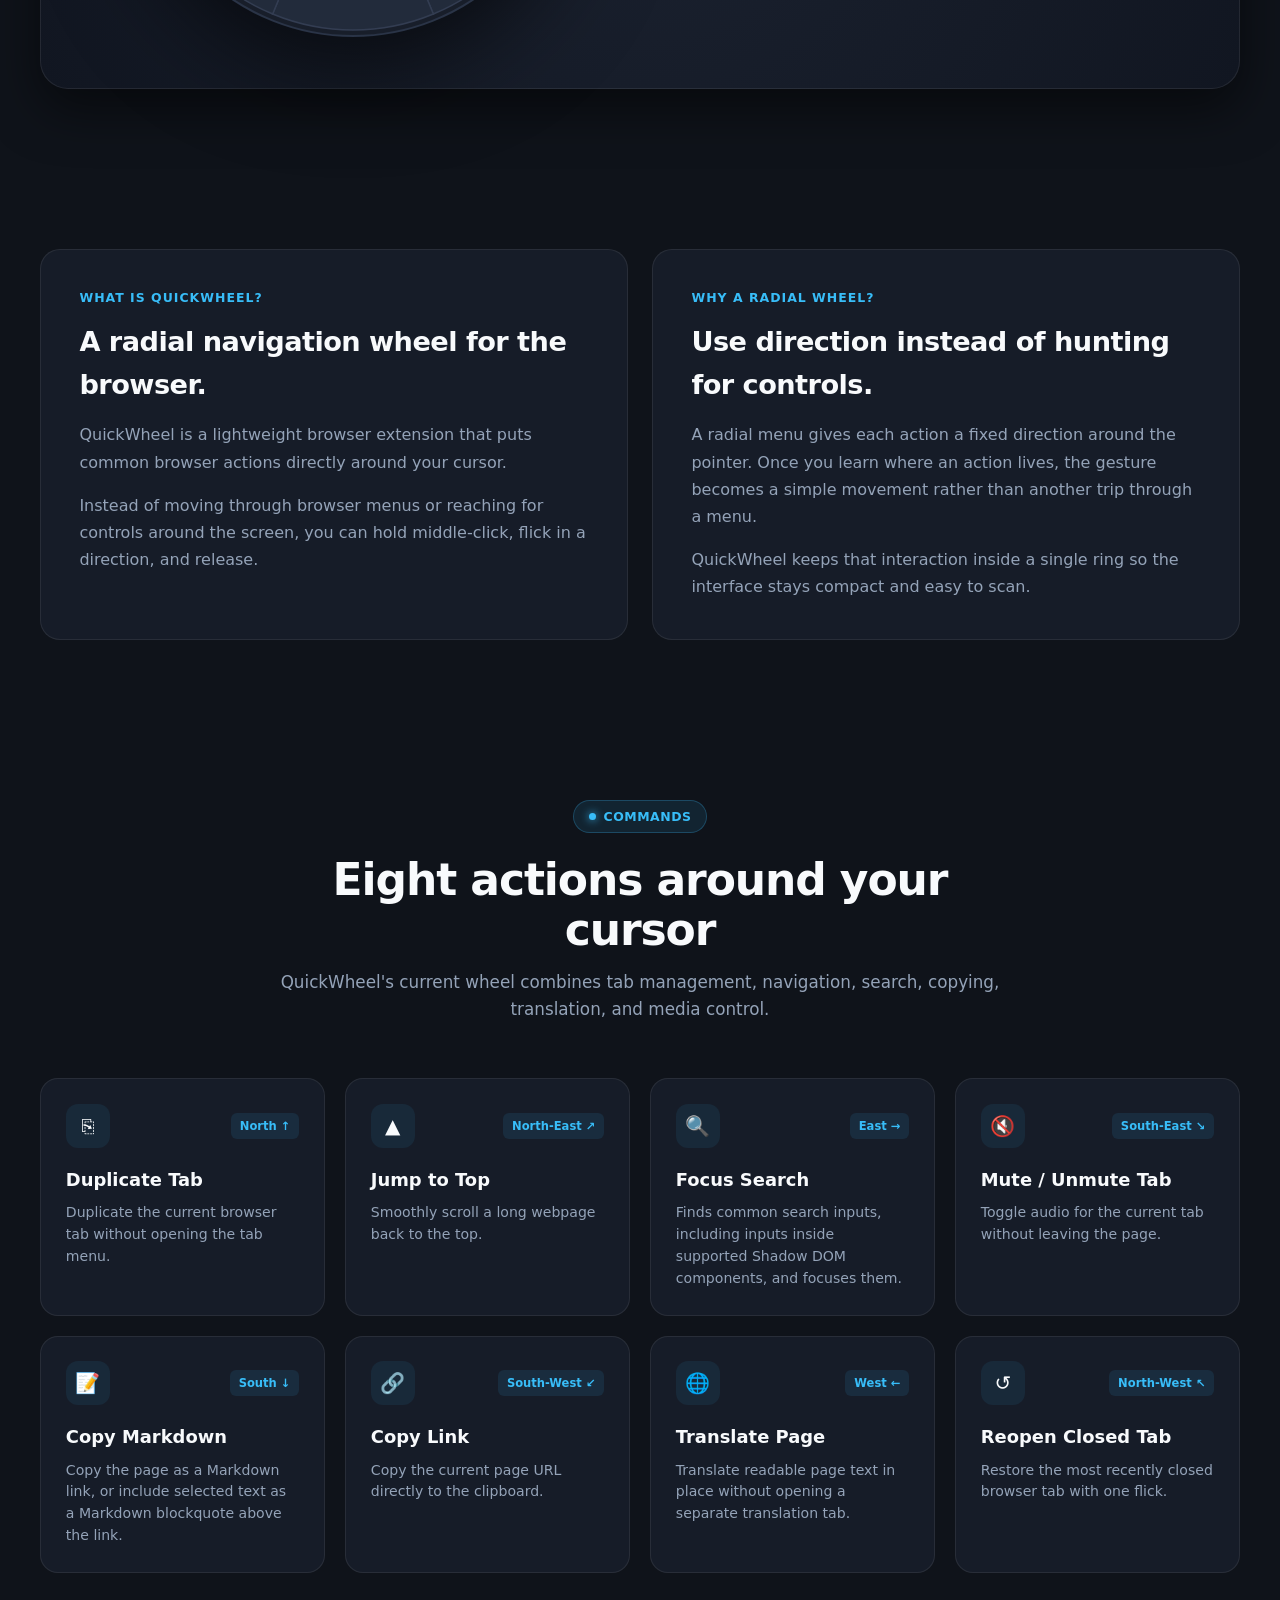
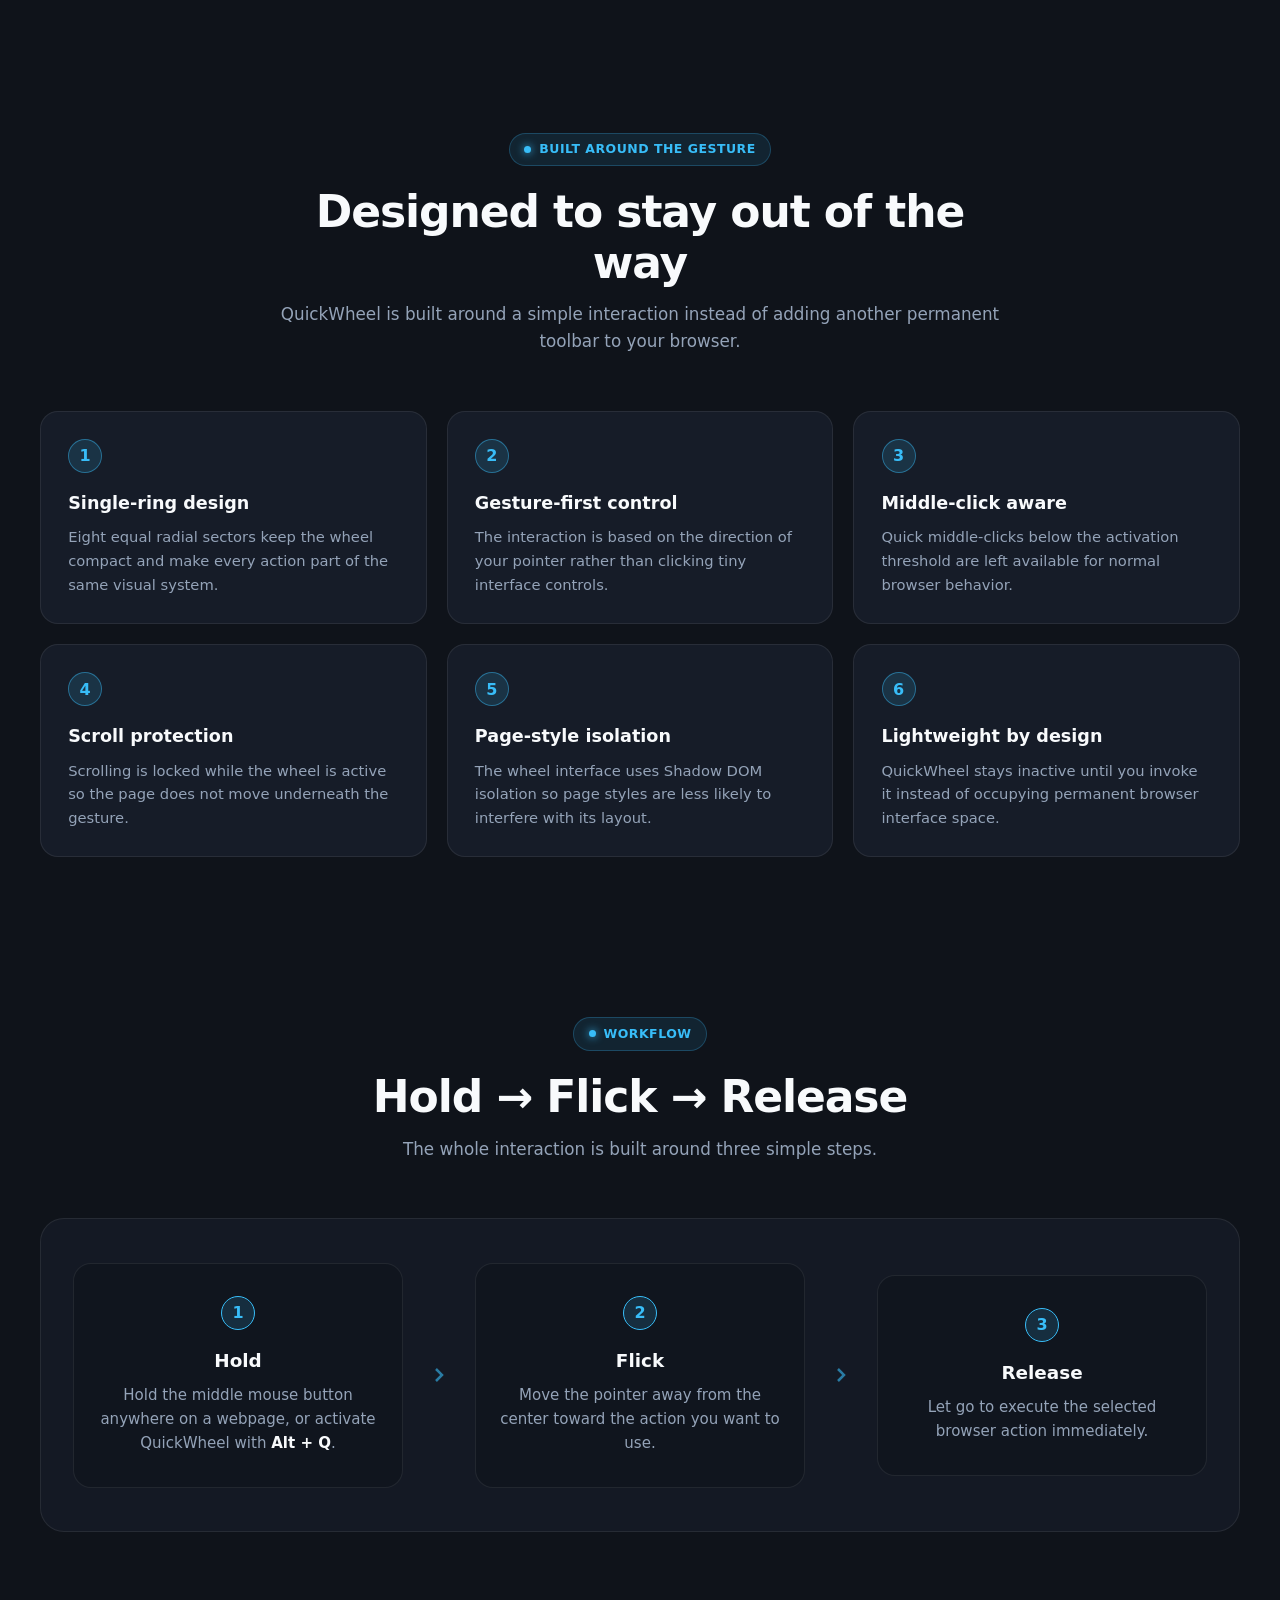
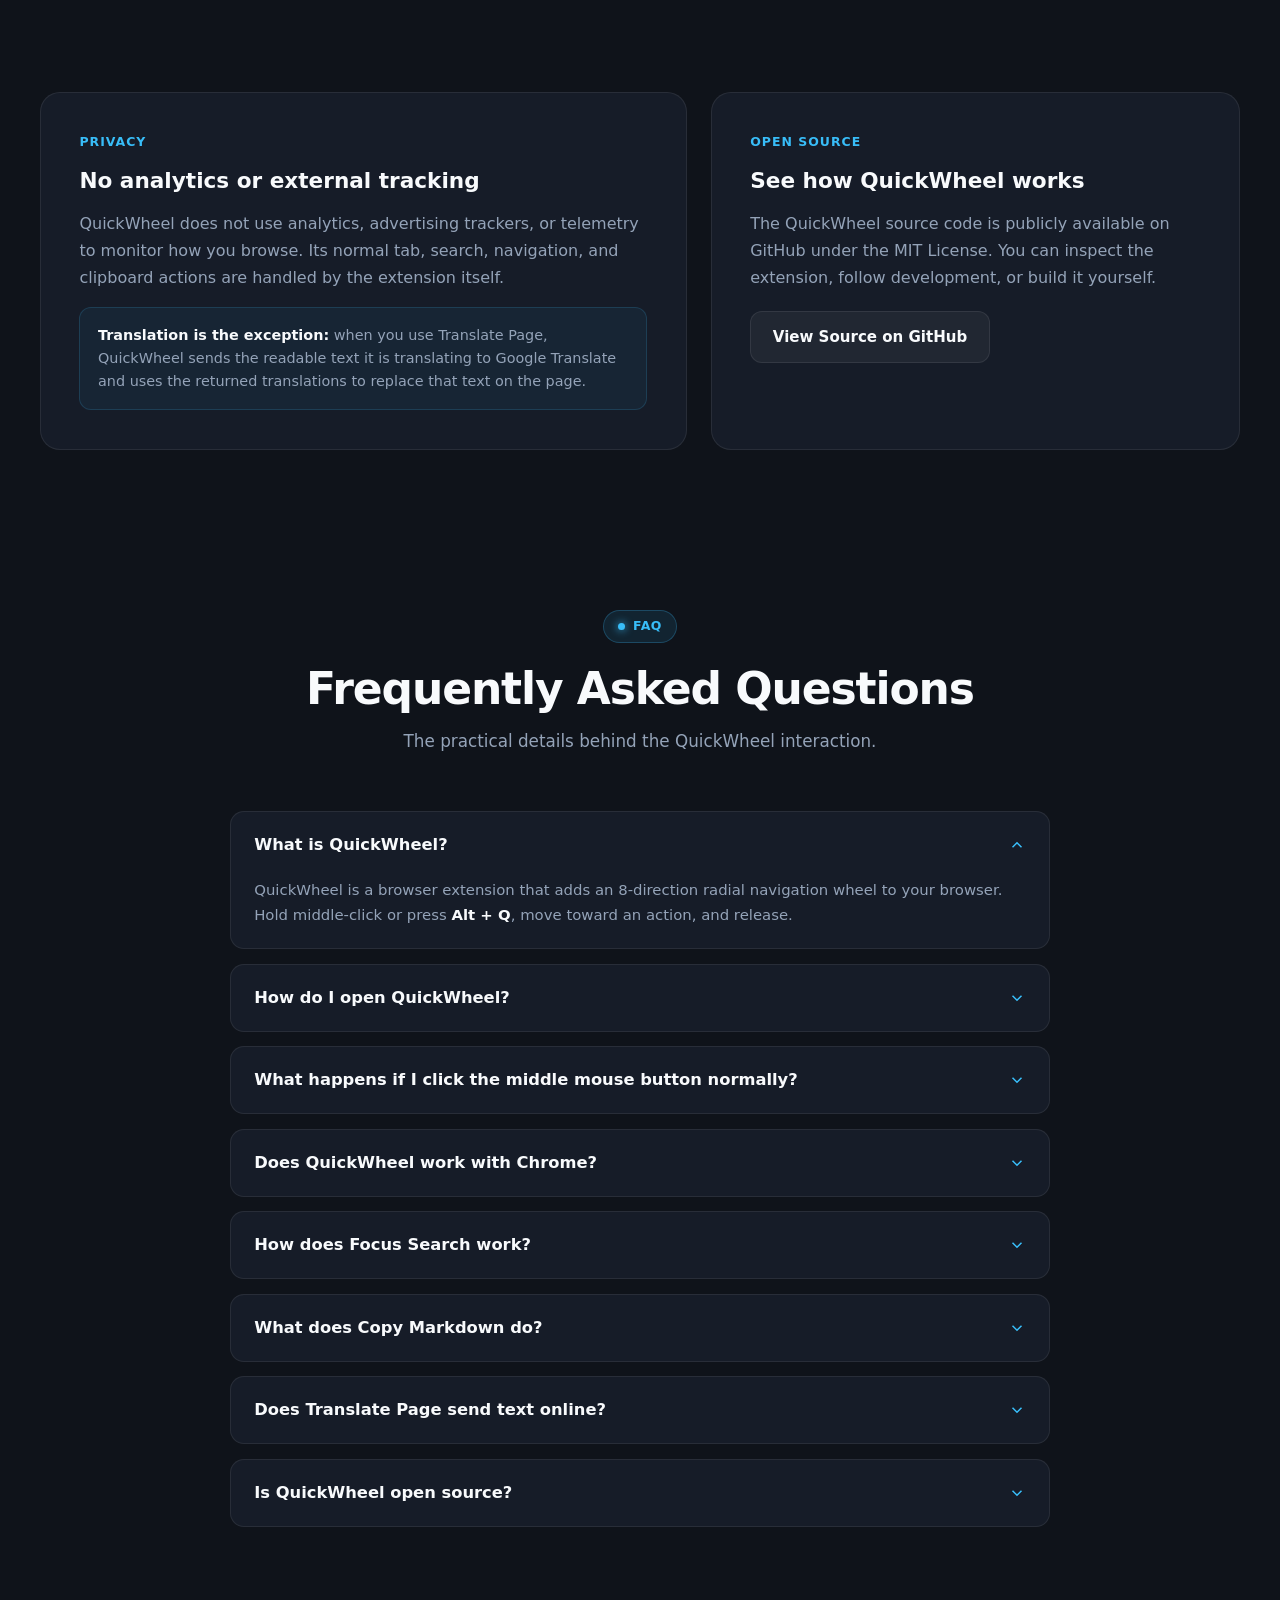
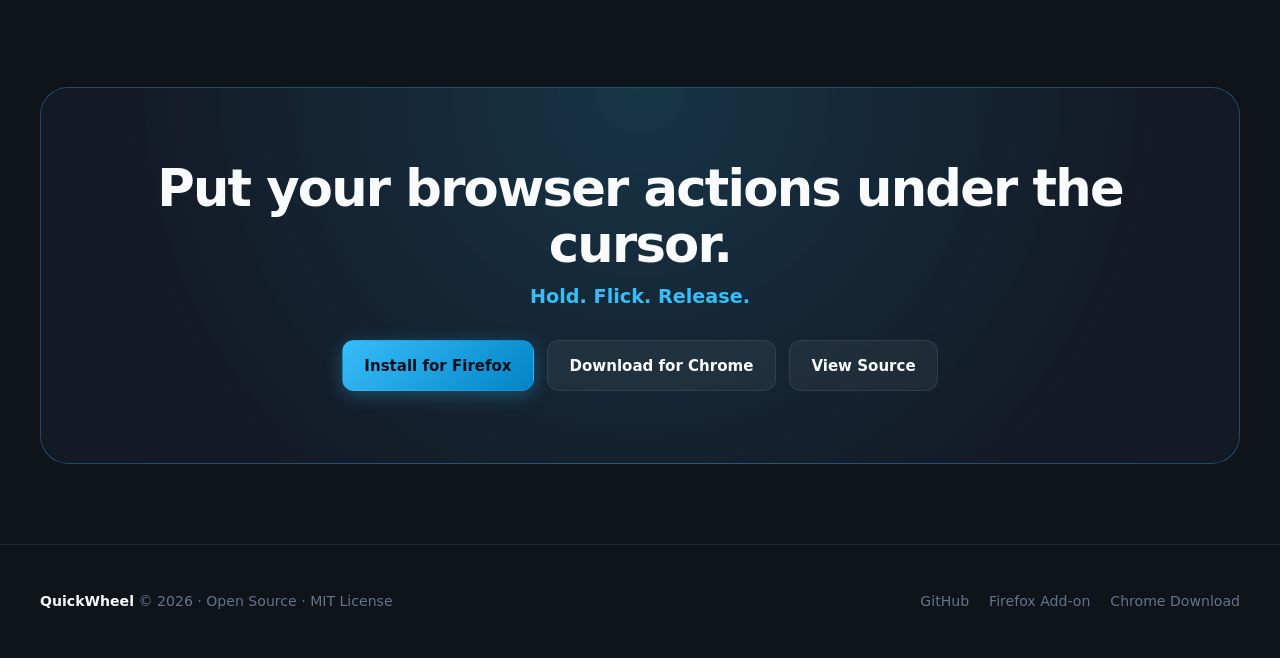
==== commit 754c1744: "Refactor interaction script in index.html Refactor interaction script and update wheel slice functio" ====
--- a/index.html
+++ b/index.html
@@ -1858,7 +1858,7 @@
 
   </footer>
 
-  <!-- INTERACTION SCRIPT -->
+    <!-- INTERACTION SCRIPT -->
 
   <script>
     (function () {
@@ -1970,432 +1970,234 @@
         ].join(" ");
       }
 
-      html
-<script>
-  (function () {
-    "use strict";
-
-    const actions = [
-      {
-        name: "Duplicate Tab",
-        dir: "NORTH (↑)",
-        icon: "⎘",
-        desc: "Open a duplicate of the current tab without going through the tab menu.",
-        startAngle: -22.5,
-        endAngle: 22.5,
-        midAngle: 0
-      },
-      {
-        name: "Jump to Top",
-        dir: "NORTH-EAST (↗)",
-        icon: "▲",
-        desc: "Smoothly scroll a long webpage back to the top.",
-        startAngle: 22.5,
-        endAngle: 67.5,
-        midAngle: 45
-      },
-      {
-        name: "Focus Search",
-        dir: "EAST (→)",
-        icon: "🔍",
-        desc: "Find and focus a compatible search input on the current page.",
-        startAngle: 67.5,
-        endAngle: 112.5,
-        midAngle: 90
-      },
-      {
-        name: "Mute / Unmute Tab",
-        dir: "SOUTH-EAST (↘)",
-        icon: "🔇",
-        desc: "Toggle audio for the current browser tab.",
-        startAngle: 112.5,
-        endAngle: 157.5,
-        midAngle: 135
-      },
-      {
-        name: "Copy Markdown",
-        dir: "SOUTH (↓)",
-        icon: "📝",
-        desc: "Copy the page as a Markdown link, including selected text as a blockquote when applicable.",
-        startAngle: 157.5,
-        endAngle: 202.5,
-        midAngle: 180
-      },
-      {
-        name: "Copy Link",
-        dir: "SOUTH-WEST (↙)",
-        icon: "🔗",
-        desc: "Copy the current page URL directly to the clipboard.",
-        startAngle: 202.5,
-        endAngle: 247.5,
-        midAngle: 225
-      },
-      {
-        name: "Translate Page",
-        dir: "WEST (←)",
-        icon: "🌐",
-        desc: "Translate readable page text in place without opening a separate translation tab.",
-        startAngle: 247.5,
-        endAngle: 292.5,
-        midAngle: 270
-      },
-      {
-        name: "Reopen Closed Tab",
-        dir: "NORTH-WEST (↖)",
-        icon: "↺",
-        desc: "Restore the most recently closed browser tab.",
-        startAngle: 292.5,
-        endAngle: 337.5,
-        midAngle: 315
-      }
-    ];
-
-    function polarToCartesian(cx, cy, r, angleInDegrees) {
-      const radians = (angleInDegrees - 90) * Math.PI / 180;
-
-      return {
-        x: cx + (r * Math.cos(radians)),
-        y: cy + (r * Math.sin(radians))
-      };
-    }
-
-    function describeDonutSegment(
-      cx,
-      cy,
-      innerR,
-      outerR,
-      startAngle,
-      endAngle
-    ) {
-      const p1 = polarToCartesian(cx, cy, outerR, startAngle);
-      const p2 = polarToCartesian(cx, cy, outerR, endAngle);
-      const p3 = polarToCartesian(cx, cy, innerR, endAngle);
-      const p4 = polarToCartesian(cx, cy, innerR, startAngle);
-
-      return [
-        "M", p1.x, p1.y,
-        "A", outerR, outerR, 0, 0, 1, p2.x, p2.y,
-        "L", p3.x, p3.y,
-        "A", innerR, innerR, 0, 0, 0, p4.x, p4.y,
-        "Z"
-      ].join(" ");
-    }
-
-    html
-<script>
-  (function () {
-    "use strict";
-
-    const actions = [
-      {
-        name: "Duplicate Tab",
-        dir: "NORTH (↑)",
-        icon: "⎘",
-        desc: "Open a duplicate of the current tab without going through the tab menu.",
-        startAngle: -22.5,
-        endAngle: 22.5,
-        midAngle: 0
-      },
-      {
-        name: "Jump to Top",
-        dir: "NORTH-EAST (↗)",
-        icon: "▲",
-        desc: "Smoothly scroll a long webpage back to the top.",
-        startAngle: 22.5,
-        endAngle: 67.5,
-        midAngle: 45
-      },
-      {
-        name: "Focus Search",
-        dir: "EAST (→)",
-        icon: "🔍",
-        desc: "Find and focus a compatible search input on the current page.",
-        startAngle: 67.5,
-        endAngle: 112.5,
-        midAngle: 90
-      },
-      {
-        name: "Mute / Unmute Tab",
-        dir: "SOUTH-EAST (↘)",
-        icon: "🔇",
-        desc: "Toggle audio for the current browser tab.",
-        startAngle: 112.5,
-        endAngle: 157.5,
-        midAngle: 135
-      },
-      {
-        name: "Copy Markdown",
-        dir: "SOUTH (↓)",
-        icon: "📝",
-        desc: "Copy the page as a Markdown link, including selected text as a blockquote when applicable.",
-        startAngle: 157.5,
-        endAngle: 202.5,
-        midAngle: 180
-      },
-      {
-        name: "Copy Link",
-        dir: "SOUTH-WEST (↙)",
-        icon: "🔗",
-        desc: "Copy the current page URL directly to the clipboard.",
-        startAngle: 202.5,
-        endAngle: 247.5,
-        midAngle: 225
-      },
-      {
-        name: "Translate Page",
-        dir: "WEST (←)",
-        icon: "🌐",
-        desc: "Translate readable page text in place without opening a separate translation tab.",
-        startAngle: 247.5,
-        endAngle: 292.5,
-        midAngle: 270
-      },
-      {
-        name: "Reopen Closed Tab",
-        dir: "NORTH-WEST (↖)",
-        icon: "↺",
-        desc: "Restore the most recently closed browser tab.",
-        startAngle: 292.5,
-        endAngle: 337.5,
-        midAngle: 315
-      }
-    ];
-
-    function polarToCartesian(cx, cy, r, angleInDegrees) {
-      const radians = (angleInDegrees - 90) * Math.PI / 180;
-
-      return {
-        x: cx + (r * Math.cos(radians)),
-        y: cy + (r * Math.sin(radians))
-      };
-    }
-
-    function describeDonutSegment(
-      cx,
-      cy,
-      innerR,
-      outerR,
-      startAngle,
-      endAngle
-    ) {
-      const p1 = polarToCartesian(cx, cy, outerR, startAngle);
-      const p2 = polarToCartesian(cx, cy, outerR, endAngle);
-      const p3 = polarToCartesian(cx, cy, innerR, endAngle);
-      const p4 = polarToCartesian(cx, cy, innerR, startAngle);
-
-      return [
-        "M", p1.x, p1.y,
-        "A", outerR, outerR, 0, 0, 1, p2.x, p2.y,
-        "L", p3.x, p3.y,
-        "A", innerR, innerR, 0, 0, 0, p4.x, p4.y,
-        "Z"
-      ].join(" ");
-    }
-
-    function buildWheelSlices(containerId, isInteractive) {
-      const group = document.getElementById(containerId);
-
-      if (!group) {
-        return;
-      }
-
-      const cx = 220;
-      const cy = 220;
-
-      /*
-        Keep the icon and label separated.
-
-        Before:
-        iconR = 125
-        textR = 158
-
-        Now:
-        iconR = 108
-        textR = 162
-
-        This gives the icon more breathing room from the label,
-        especially for longer names such as "Mute / Unmute Tab".
-      */
-      const innerR = 48;
-      const outerR = 210;
-      const iconR = 108;
-      const textR = 162;
-
-      actions.forEach((action, index) => {
-        const path = document.createElementNS(
-          "http://www.w3.org/2000/svg",
-          "path"
-        );
-
-        path.setAttribute(
-          "d",
-          describeDonutSegment(
+      function buildWheelSlices(containerId, isInteractive) {
+        const group = document.getElementById(containerId);
+
+        if (!group) {
+          return;
+        }
+
+        const cx = 220;
+        const cy = 220;
+        const innerR = 48;
+        const outerR = 210;
+
+        /*
+          Icon and label are intentionally separated.
+
+          The icon sits closer to the center.
+          The label sits farther toward the outside edge.
+        */
+        const iconR = 108;
+        const textR = 162;
+
+        actions.forEach((action, index) => {
+          /* WEDGE */
+          const path = document.createElementNS(
+            "http://www.w3.org/2000/svg",
+            "path"
+          );
+
+          path.setAttribute(
+            "d",
+            describeDonutSegment(
+              cx,
+              cy,
+              innerR,
+              outerR,
+              action.startAngle,
+              action.endAngle
+            )
+          );
+
+          path.setAttribute(
+            "class",
+            "wheel-sector-wedge" +
+              (index === 0 && isInteractive ? " active-wedge" : "")
+          );
+
+          path.setAttribute("data-index", index);
+
+          group.appendChild(path);
+
+          /* ICON */
+          const iconPosition = polarToCartesian(
             cx,
             cy,
-            innerR,
-            outerR,
-            action.startAngle,
-            action.endAngle
-          )
+            iconR,
+            action.midAngle
+          );
+
+          const iconText = document.createElementNS(
+            "http://www.w3.org/2000/svg",
+            "text"
+          );
+
+          iconText.setAttribute("x", iconPosition.x);
+          iconText.setAttribute("y", iconPosition.y + 6);
+          iconText.setAttribute("font-size", "20");
+          iconText.setAttribute("text-anchor", "middle");
+          iconText.setAttribute("font-family", "system-ui, sans-serif");
+          iconText.textContent = action.icon;
+
+          /*
+            Labels and icons are independent now.
+            This prevents the icon from visually colliding
+            with longer action names.
+          */
+          group.appendChild(iconText);
+
+          /* LABEL */
+          const textPosition = polarToCartesian(
+            cx,
+            cy,
+            textR,
+            action.midAngle
+          );
+
+          const labelText = document.createElementNS(
+            "http://www.w3.org/2000/svg",
+            "text"
+          );
+
+          labelText.setAttribute("x", textPosition.x);
+          labelText.setAttribute("y", textPosition.y + 4);
+          labelText.setAttribute("font-size", "10");
+          labelText.setAttribute("font-weight", "650");
+          labelText.setAttribute("text-anchor", "middle");
+          labelText.setAttribute("fill", "#f1f5f9");
+          labelText.setAttribute(
+            "font-family",
+            "system-ui, sans-serif"
+          );
+
+          labelText.textContent = action.name;
+
+          group.appendChild(labelText);
+        });
+      }
+
+      /* BUILD BOTH WHEELS */
+      buildWheelSlices("heroWheelSlices", false);
+      buildWheelSlices("interactiveWheelSlices", true);
+
+      /* DEMO ELEMENTS */
+      const demoTitle = document.getElementById("demoTitle");
+      const demoDesc = document.getElementById("demoDesc");
+      const demoDir = document.getElementById("demoDir");
+      const interactiveWheel =
+        document.getElementById("interactiveWheel");
+      const interactiveCenterBtn =
+        document.getElementById("interactiveCenterBtn");
+
+      function updateActiveAction(index) {
+        const wedges = document.querySelectorAll(
+          "#interactiveWheelSlices .wheel-sector-wedge"
         );
 
-        path.setAttribute(
-          "class",
-          "wheel-sector-wedge" +
-            (index === 0 && isInteractive ? " active-wedge" : "")
-        );
-
-        path.setAttribute("data-index", index);
-
-        group.appendChild(path);
-
-        /* ICON */
-        const iconPosition = polarToCartesian(
-          cx,
-          cy,
-          iconR,
-          action.midAngle
-        );
-
-        const iconText = document.createElementNS(
-          "http://www.w3.org/2000/svg",
-          "text"
-        );
-
-        iconText.setAttribute("x", iconPosition.x);
-        iconText.setAttribute("y", iconPosition.y + 6);
-        iconText.setAttribute("font-size", "20");
-        iconText.setAttribute("text-anchor", "middle");
-        iconText.textContent = action.icon;
-
-        group.appendChild(iconText);
-
-        /* LABEL */
-        const textPosition = polarToCartesian(
-          cx,
-          cy,
-          textR,
-          action.midAngle
-        );
-
-        const labelText = document.createElementNS(
-          "http://www.w3.org/2000/svg",
-          "text"
-        );
-
-        labelText.setAttribute("x", textPosition.x);
-        labelText.setAttribute("y", textPosition.y + 4);
-        labelText.setAttribute("font-size", "10");
-        labelText.setAttribute("font-weight", "650");
-        labelText.setAttribute("text-anchor", "middle");
-        labelText.setAttribute("fill", "#f1f5f9");
-        labelText.setAttribute(
-          "font-family",
-          "system-ui, -apple-system, BlinkMacSystemFont, 'Segoe UI', Roboto, sans-serif"
-        );
-        labelText.textContent = action.name;
-
-        group.appendChild(labelText);
-      });
-    }
-
-    buildWheelSlices("heroWheelSlices", false);
-    buildWheelSlices("interactiveWheelSlices", true);
-
-    const demoTitle = document.getElementById("demoTitle");
-    const demoDesc = document.getElementById("demoDesc");
-    const demoDir = document.getElementById("demoDir");
-    const interactiveWheel = document.getElementById("interactiveWheel");
-    const interactiveCenterBtn = document.getElementById("interactiveCenterBtn");
-
-    function updateActiveAction(index) {
-      const wedges = document.querySelectorAll(
+        wedges.forEach((wedge, wedgeIndex) => {
+          wedge.classList.toggle(
+            "active-wedge",
+            wedgeIndex === index
+          );
+        });
+
+        const action = actions[index];
+
+        demoTitle.innerHTML =
+          '<span aria-hidden="true" style="font-size:1.8rem">' +
+          action.icon +
+          "</span>" +
+          action.name;
+
+        demoDesc.textContent = action.desc;
+        demoDir.textContent =
+          "DIRECTION: " + action.dir;
+      }
+
+      /* HOVER OVER SECTORS */
+      const demoWedges = document.querySelectorAll(
         "#interactiveWheelSlices .wheel-sector-wedge"
       );
 
-      wedges.forEach((wedge, wedgeIndex) => {
-        wedge.classList.toggle(
-          "active-wedge",
-          wedgeIndex === index
+      demoWedges.forEach((wedge) => {
+        wedge.addEventListener("mouseenter", () => {
+          const index = Number(
+            wedge.getAttribute("data-index")
+          );
+
+          updateActiveAction(index);
+        });
+      });
+
+      /* TRACK MOUSE DIRECTION */
+      if (interactiveWheel) {
+        interactiveWheel.addEventListener("mousemove", (event) => {
+          const rect =
+            interactiveWheel.getBoundingClientRect();
+
+          const centerX =
+            rect.left + rect.width / 2;
+
+          const centerY =
+            rect.top + rect.height / 2;
+
+          const dx = event.clientX - centerX;
+          const dy = event.clientY - centerY;
+
+          const distance = Math.hypot(dx, dy);
+
+          if (distance > 35) {
+            let degrees =
+              Math.atan2(dx, -dy) *
+              (180 / Math.PI);
+
+            if (degrees < 0) {
+              degrees += 360;
+            }
+
+            const sliceIndex =
+              Math.floor(
+                ((degrees + 22.5) % 360) / 45
+              );
+
+            updateActiveAction(sliceIndex);
+          }
+        });
+      }
+
+      /* CENTER BUTTON */
+      if (interactiveCenterBtn) {
+        interactiveCenterBtn.addEventListener(
+          "click",
+          () => {
+            updateActiveAction(0);
+          }
         );
-      });
-
-      const action = actions[index];
-
-      demoTitle.innerHTML =
-        '<span aria-hidden="true" style="font-size:1.8rem">' +
-        action.icon +
-        "</span>" +
-        action.name;
-
-      demoDesc.textContent = action.desc;
-      demoDir.textContent = "DIRECTION: " + action.dir;
-    }
-
-    const demoWedges = document.querySelectorAll(
-      "#interactiveWheelSlices .wheel-sector-wedge"
-    );
-
-    demoWedges.forEach((wedge) => {
-      wedge.addEventListener("mouseenter", () => {
-        const index = Number(
-          wedge.getAttribute("data-index")
-        );
-
-        updateActiveAction(index);
-      });
-    });
-
-    if (interactiveWheel) {
-      interactiveWheel.addEventListener("mousemove", (event) => {
-        const rect = interactiveWheel.getBoundingClientRect();
-
-        const centerX = rect.left + rect.width / 2;
-        const centerY = rect.top + rect.height / 2;
-
-        const dx = event.clientX - centerX;
-        const dy = event.clientY - centerY;
-
-        const distance = Math.hypot(dx, dy);
-
-        if (distance > 35) {
-          let degrees =
-            Math.atan2(dx, -dy) * (180 / Math.PI);
-
-          if (degrees < 0) {
-            degrees += 360;
-          }
-
-          const sliceIndex =
-            Math.floor(((degrees + 22.5) % 360) / 45);
-
-          updateActiveAction(sliceIndex);
+      }
+
+      /* FAQ */
+      document.querySelectorAll(".faq-question").forEach(
+        (button) => {
+          button.addEventListener("click", () => {
+            const item = button.parentElement;
+            const isOpen =
+              item.classList.contains("open");
+
+            item.classList.toggle(
+              "open",
+              !isOpen
+            );
+
+            button.setAttribute(
+              "aria-expanded",
+              String(!isOpen)
+            );
+          });
         }
-      });
-    }
-
-    if (interactiveCenterBtn) {
-      interactiveCenterBtn.addEventListener("click", () => {
-        updateActiveAction(0);
-      });
-    }
-
-    document.querySelectorAll(".faq-question").forEach((button) => {
-      button.addEventListener("click", () => {
-        const item = button.parentElement;
-        const isOpen = item.classList.contains("open");
-
-        item.classList.toggle("open", !isOpen);
-        button.setAttribute(
-          "aria-expanded",
-          String(!isOpen)
-        );
-      });
-    });
-  })();
-</script>
-
-
+      );
+    })();
+  </script>
 
 </body>
 </html>
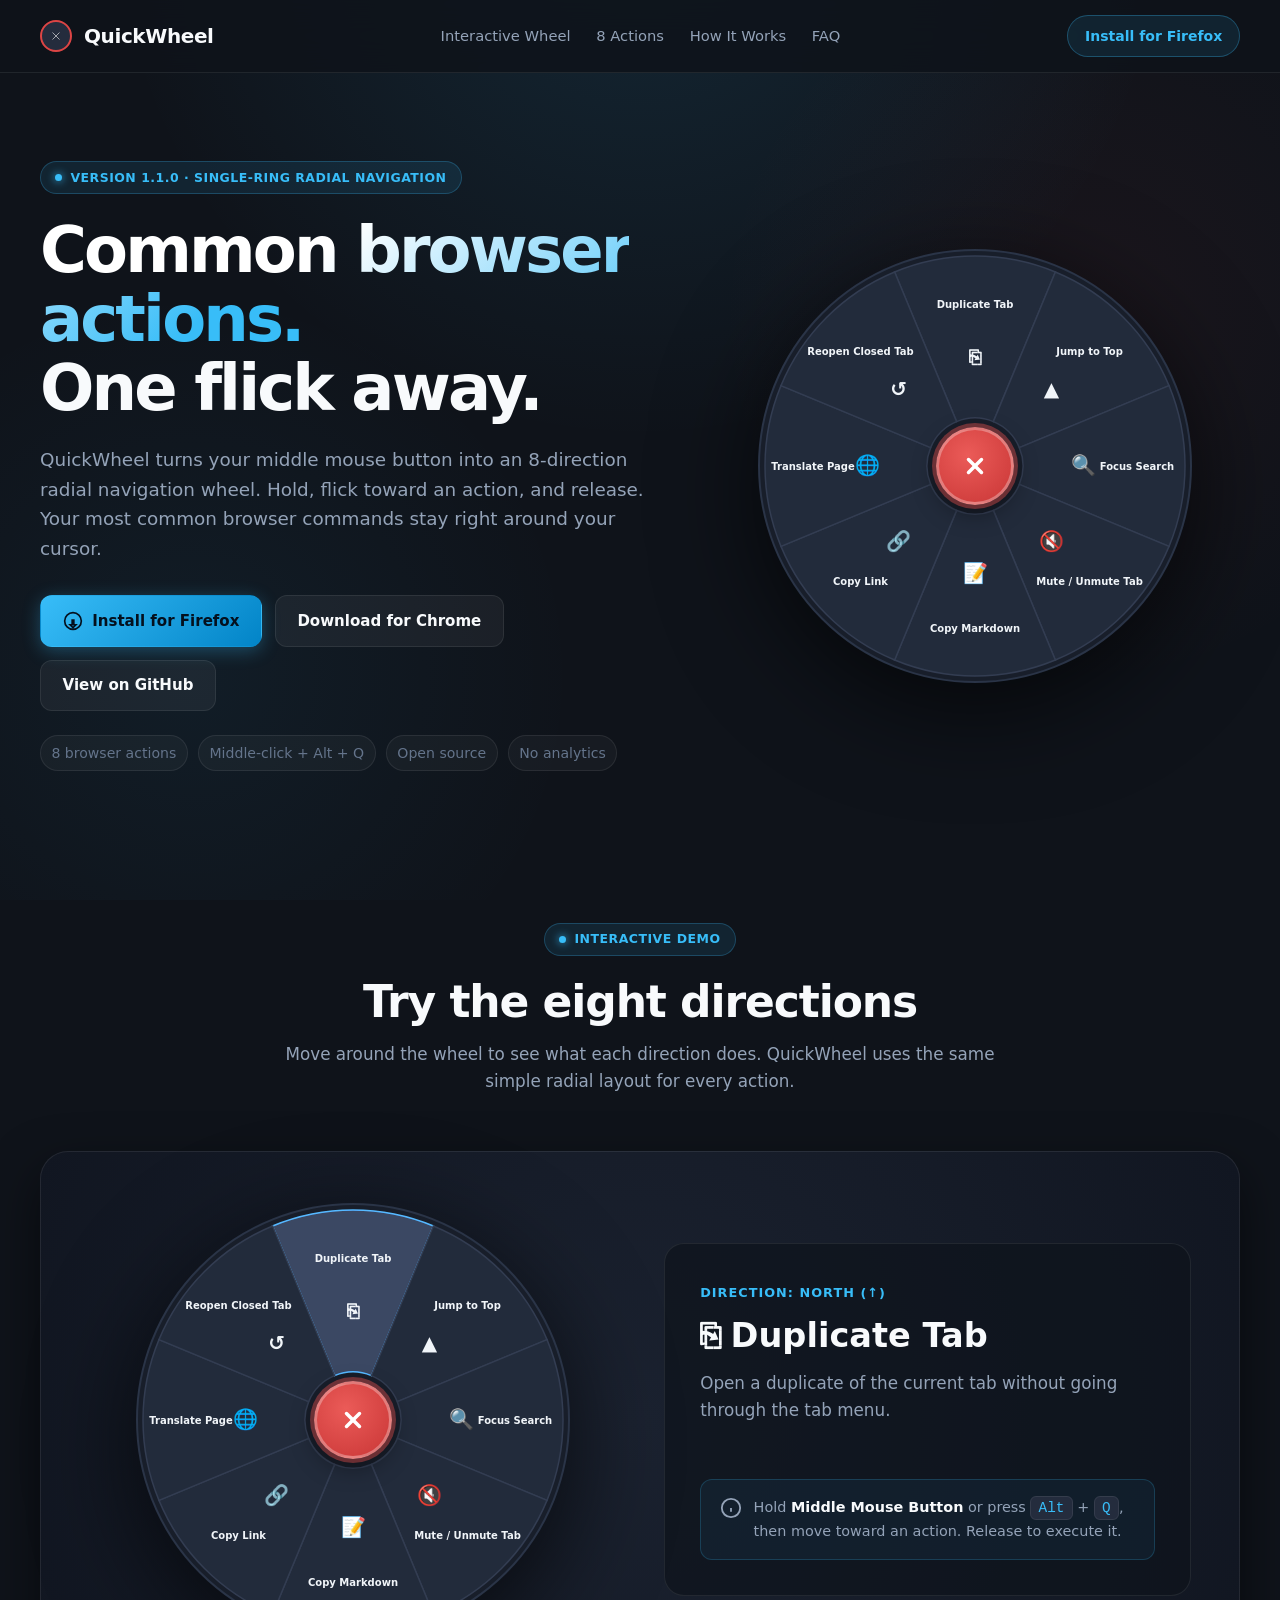
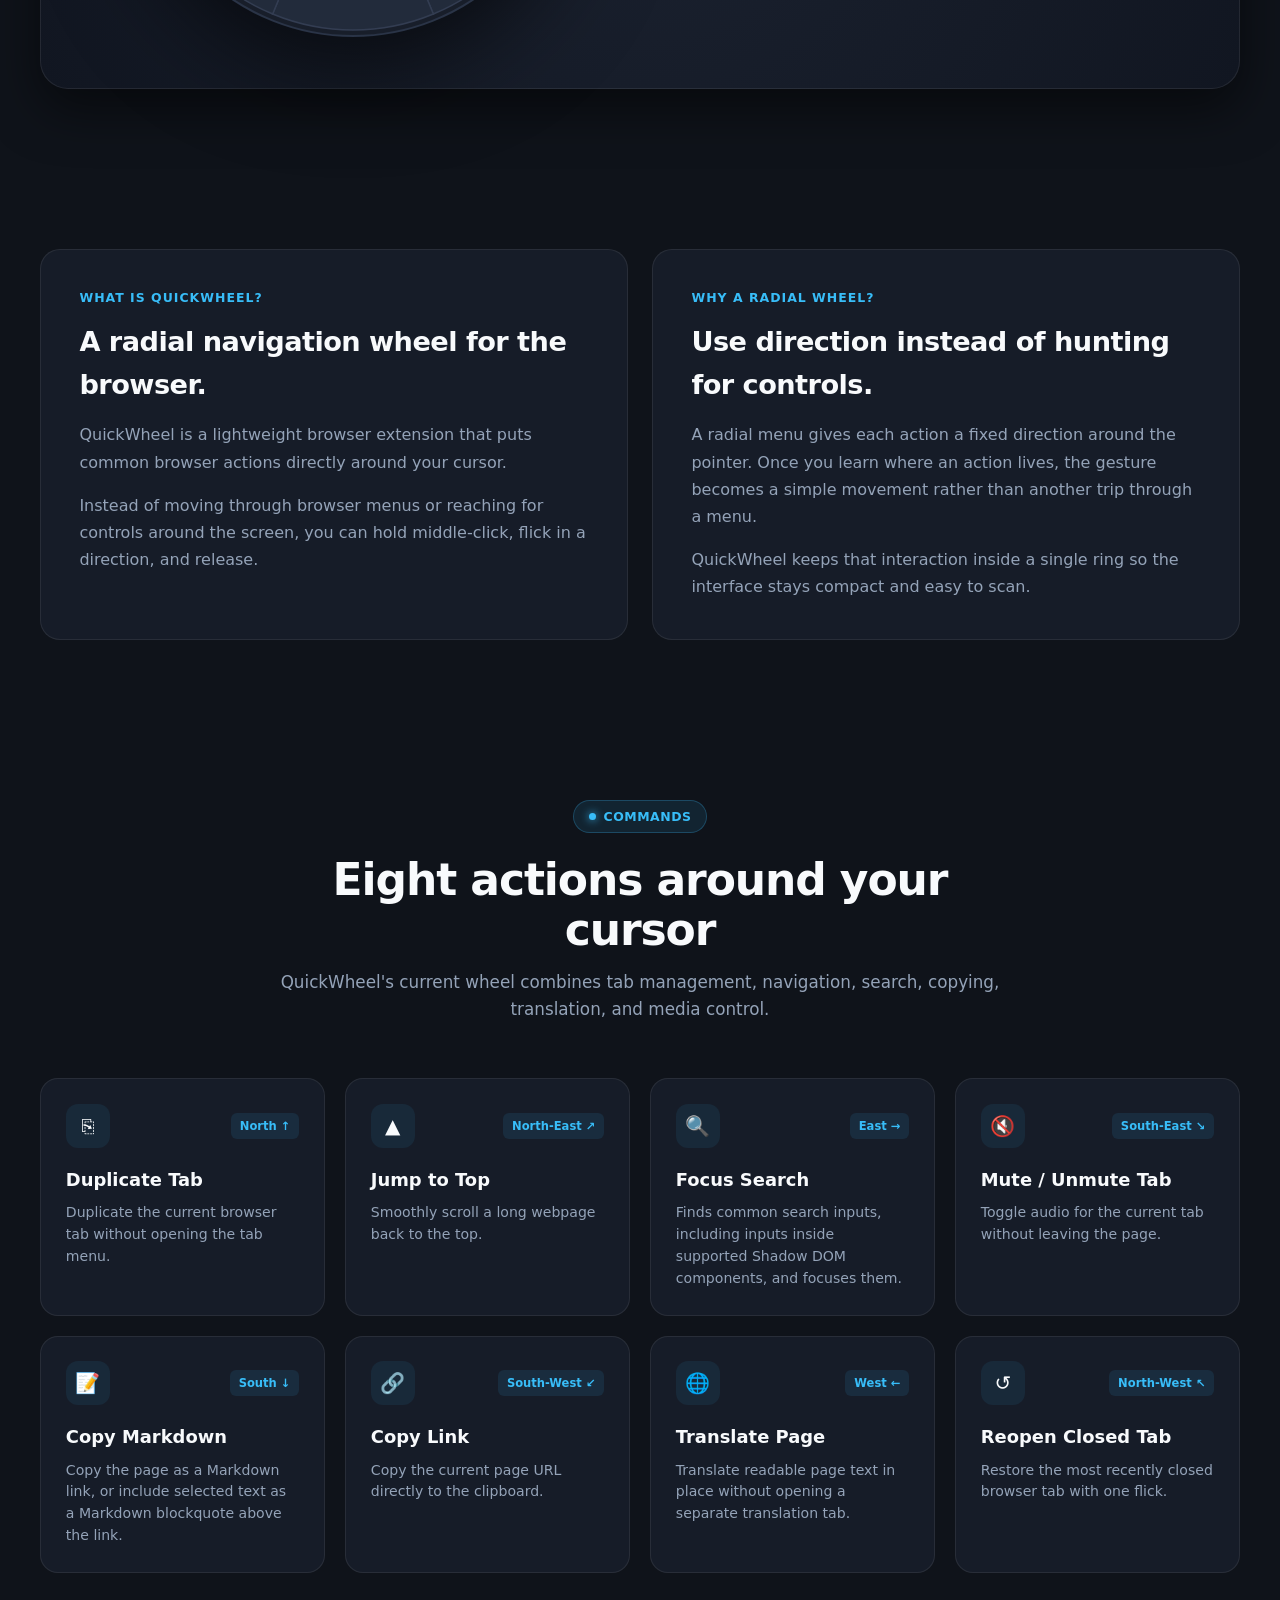
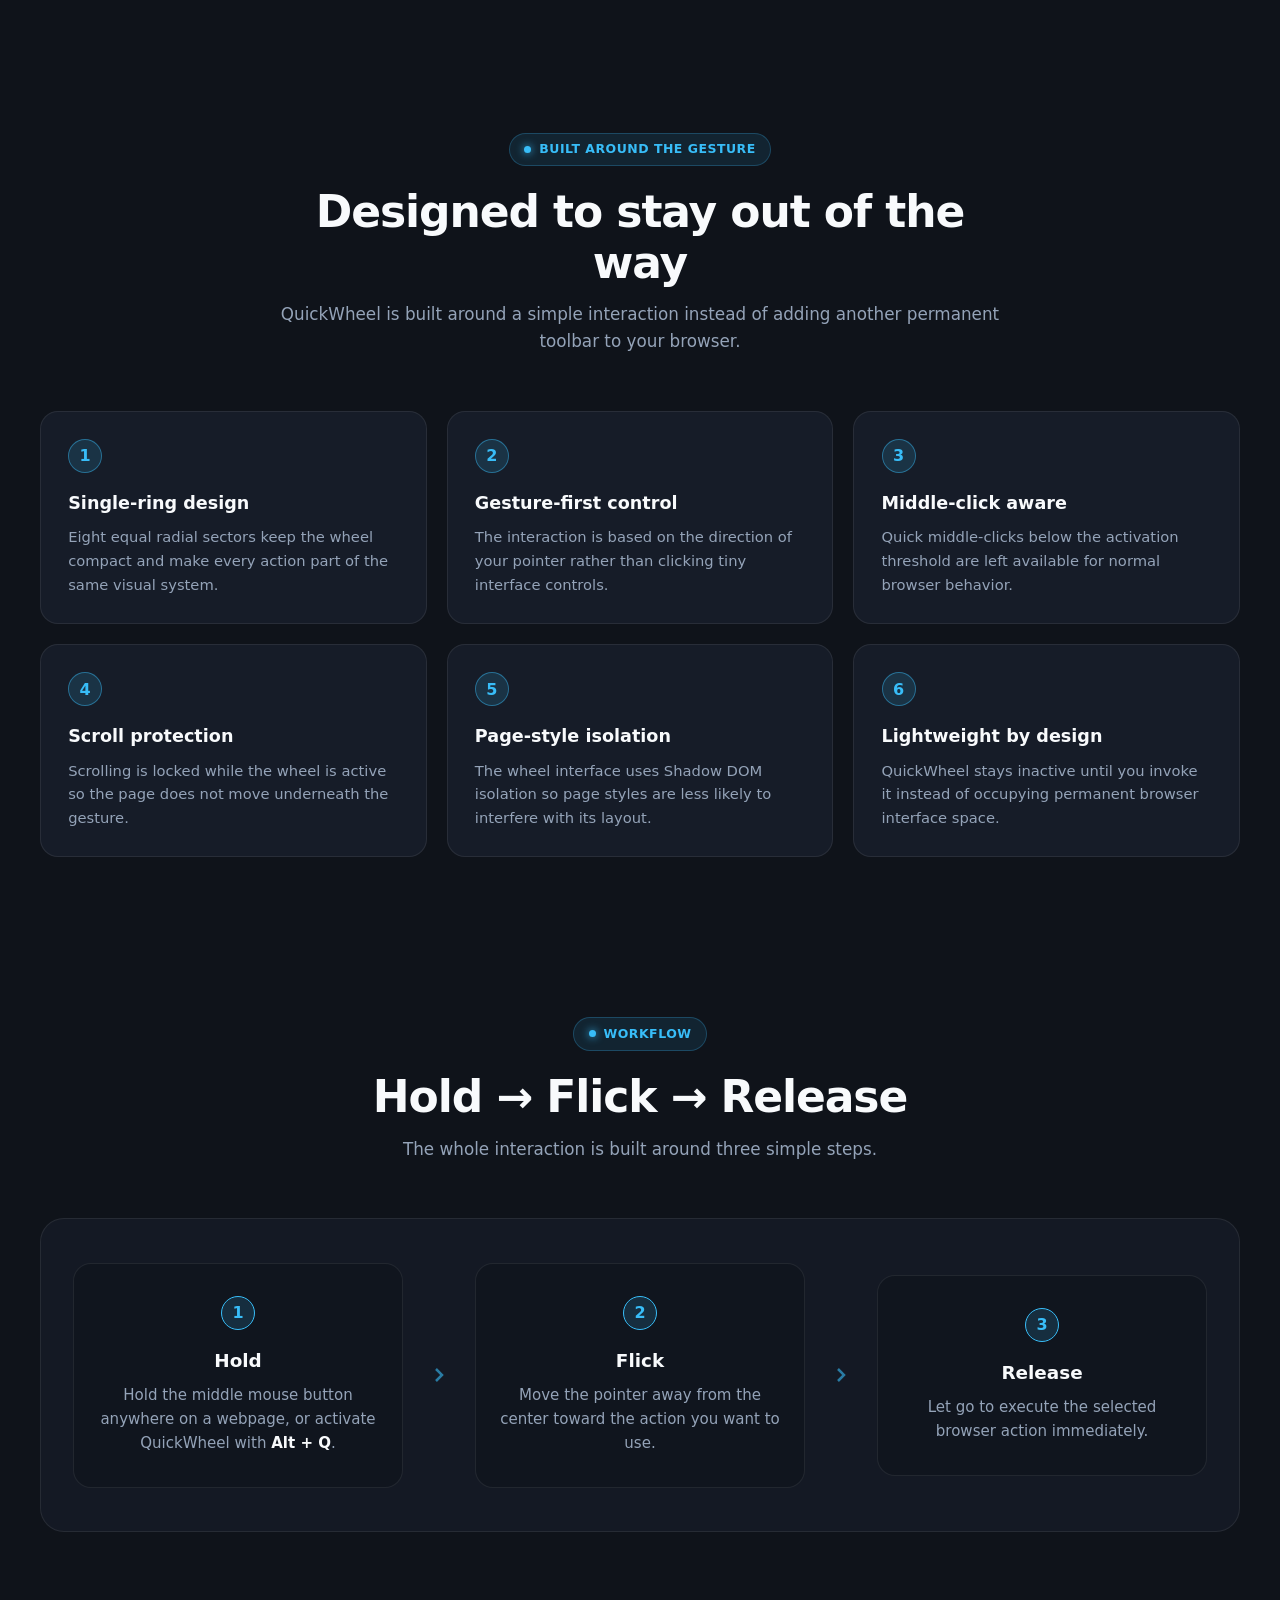
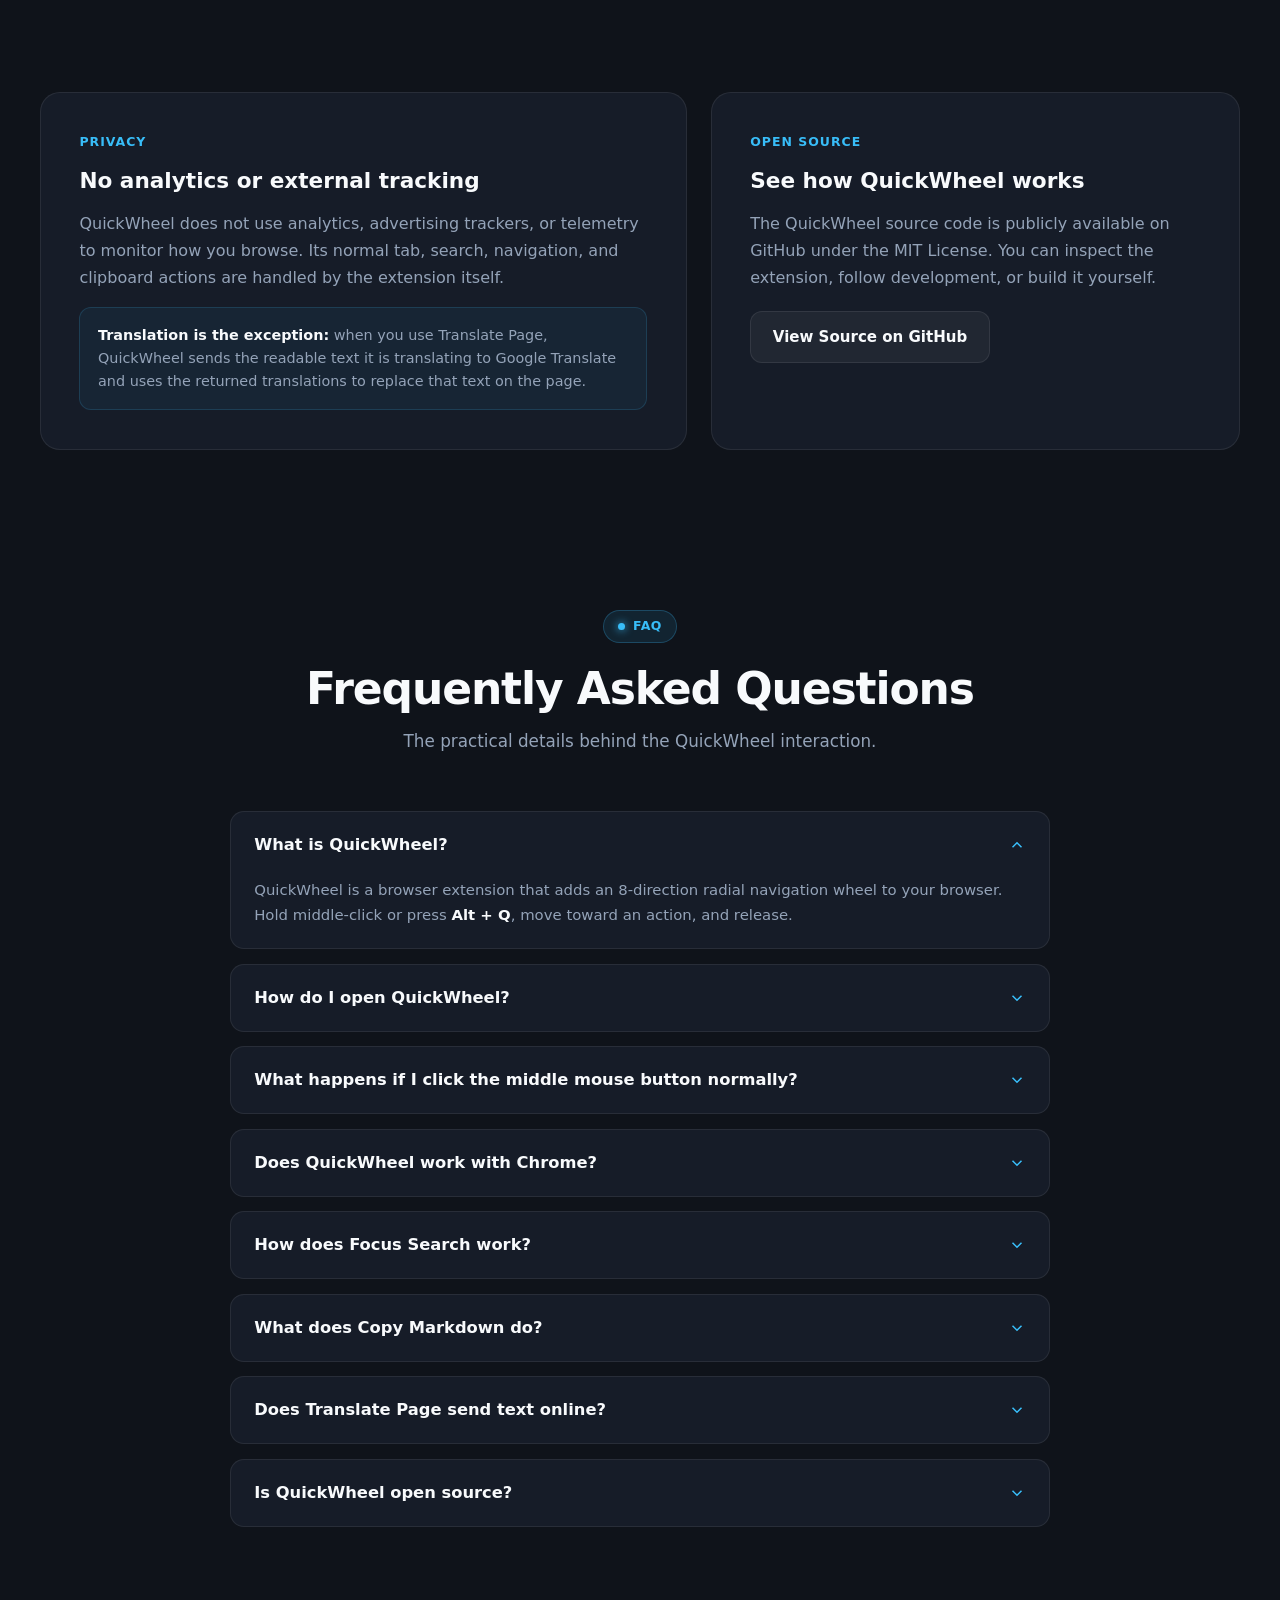
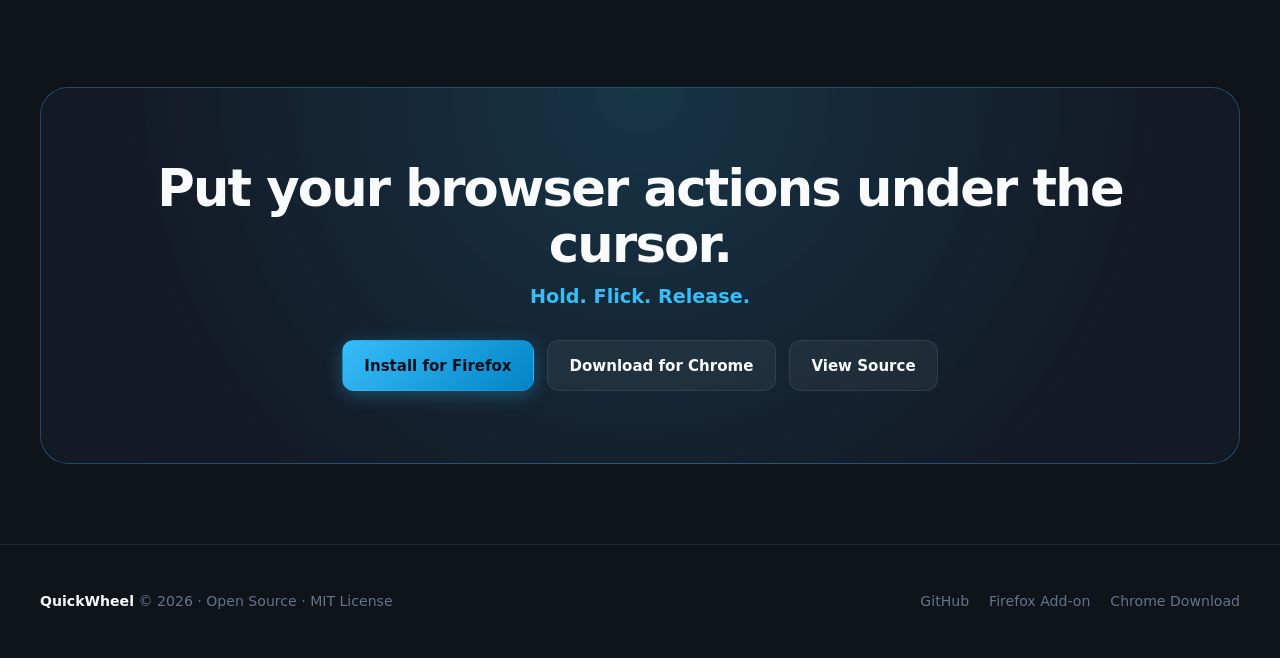
==== commit 6b588f1c: "Improve icon text creation in SVG Refactor icon creation for better readability and styling." ====
--- a/index.html
+++ b/index.html
@@ -2020,32 +2020,29 @@
 
           group.appendChild(path);
 
-          /* ICON */
-          const iconPosition = polarToCartesian(
-            cx,
-            cy,
-            iconR,
-            action.midAngle
-          );
-
-          const iconText = document.createElementNS(
-            "http://www.w3.org/2000/svg",
-            "text"
-          );
-
-          iconText.setAttribute("x", iconPosition.x);
-          iconText.setAttribute("y", iconPosition.y + 6);
-          iconText.setAttribute("font-size", "20");
-          iconText.setAttribute("text-anchor", "middle");
-          iconText.setAttribute("font-family", "system-ui, sans-serif");
-          iconText.textContent = action.icon;
-
-          /*
-            Labels and icons are independent now.
-            This prevents the icon from visually colliding
-            with longer action names.
-          */
-          group.appendChild(iconText);
+/* ICON */
+const iconPosition = polarToCartesian(
+  cx,
+  cy,
+  iconR,
+  action.midAngle
+);
+
+const iconText = document.createElementNS(
+  "http://www.w3.org/2000/svg",
+  "text"
+);
+
+iconText.setAttribute("x", iconPosition.x);
+iconText.setAttribute("y", iconPosition.y + 6);
+iconText.setAttribute("font-size", "20");
+iconText.setAttribute("font-weight", "700");
+iconText.setAttribute("text-anchor", "middle");
+iconText.setAttribute("fill", "#f1f5f9");
+iconText.setAttribute("font-family", "system-ui, sans-serif");
+iconText.textContent = action.icon;
+
+group.appendChild(iconText);
 
           /* LABEL */
           const textPosition = polarToCartesian(
